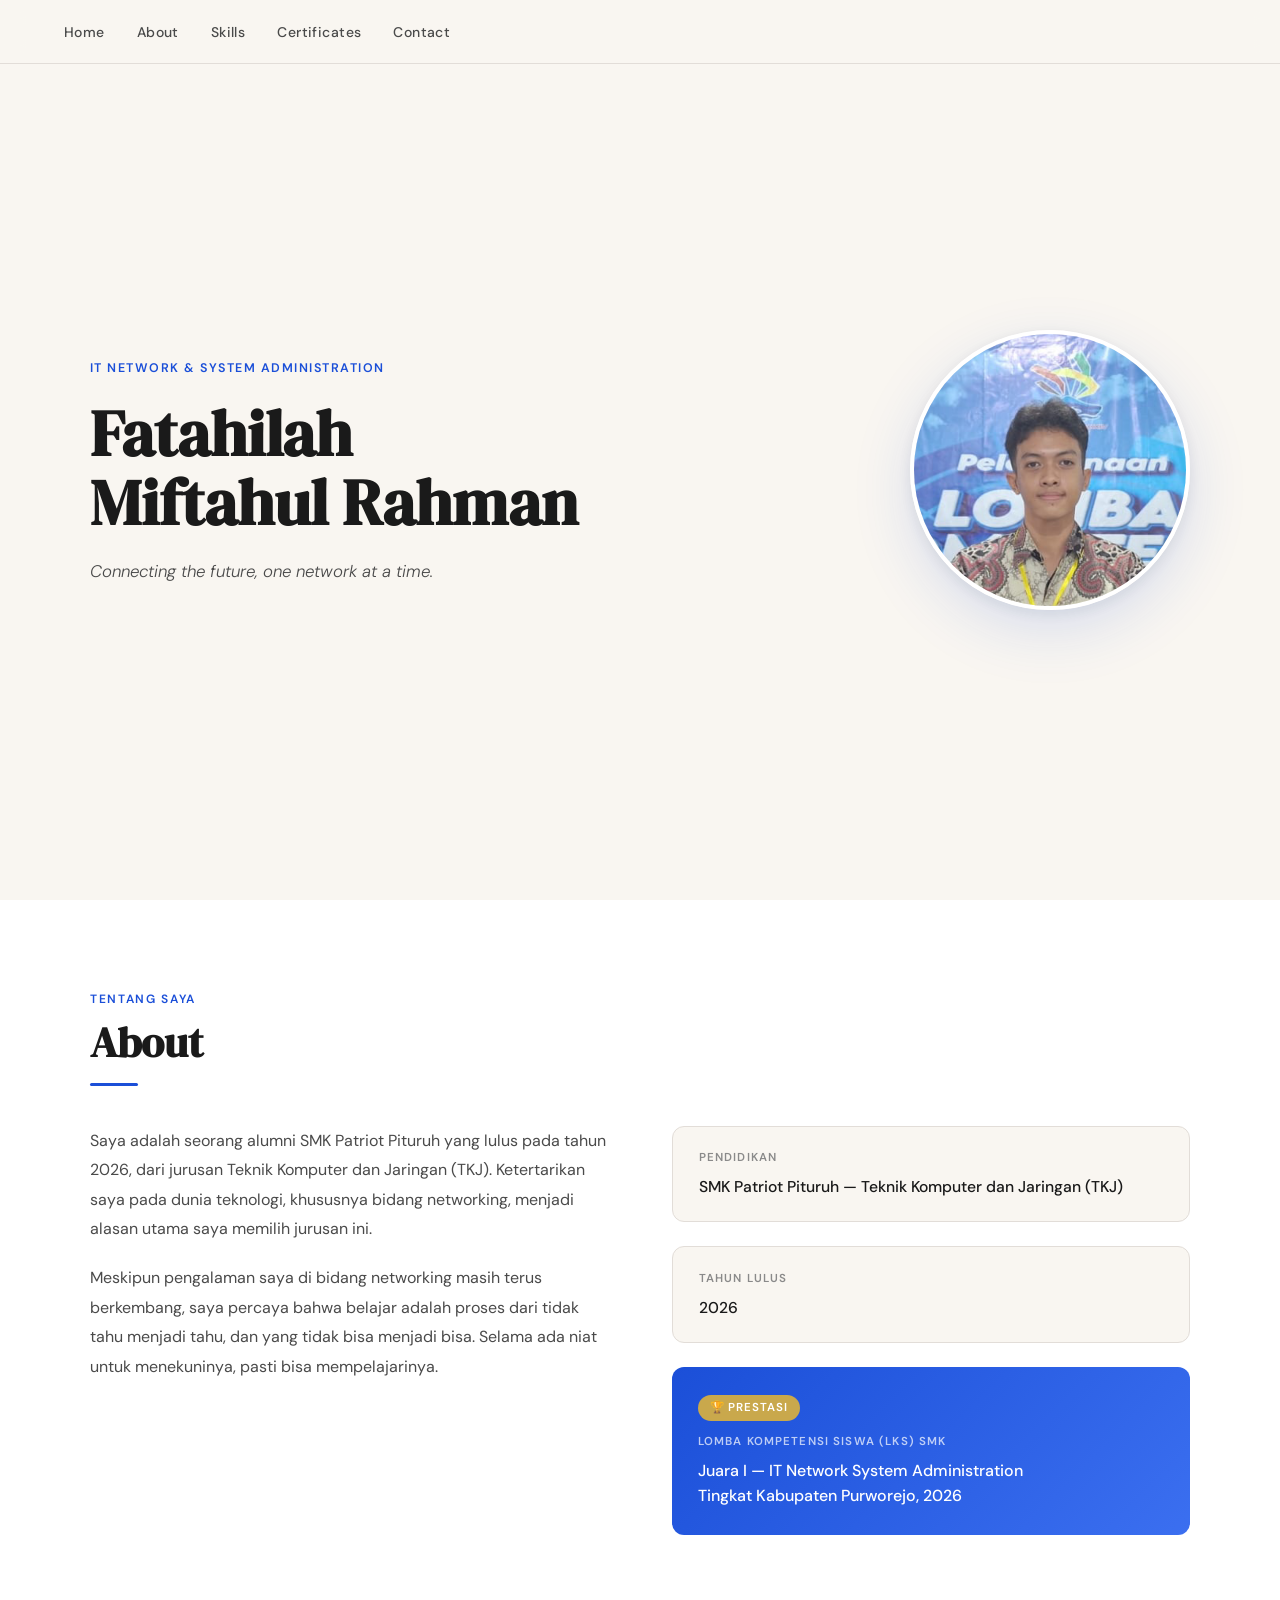
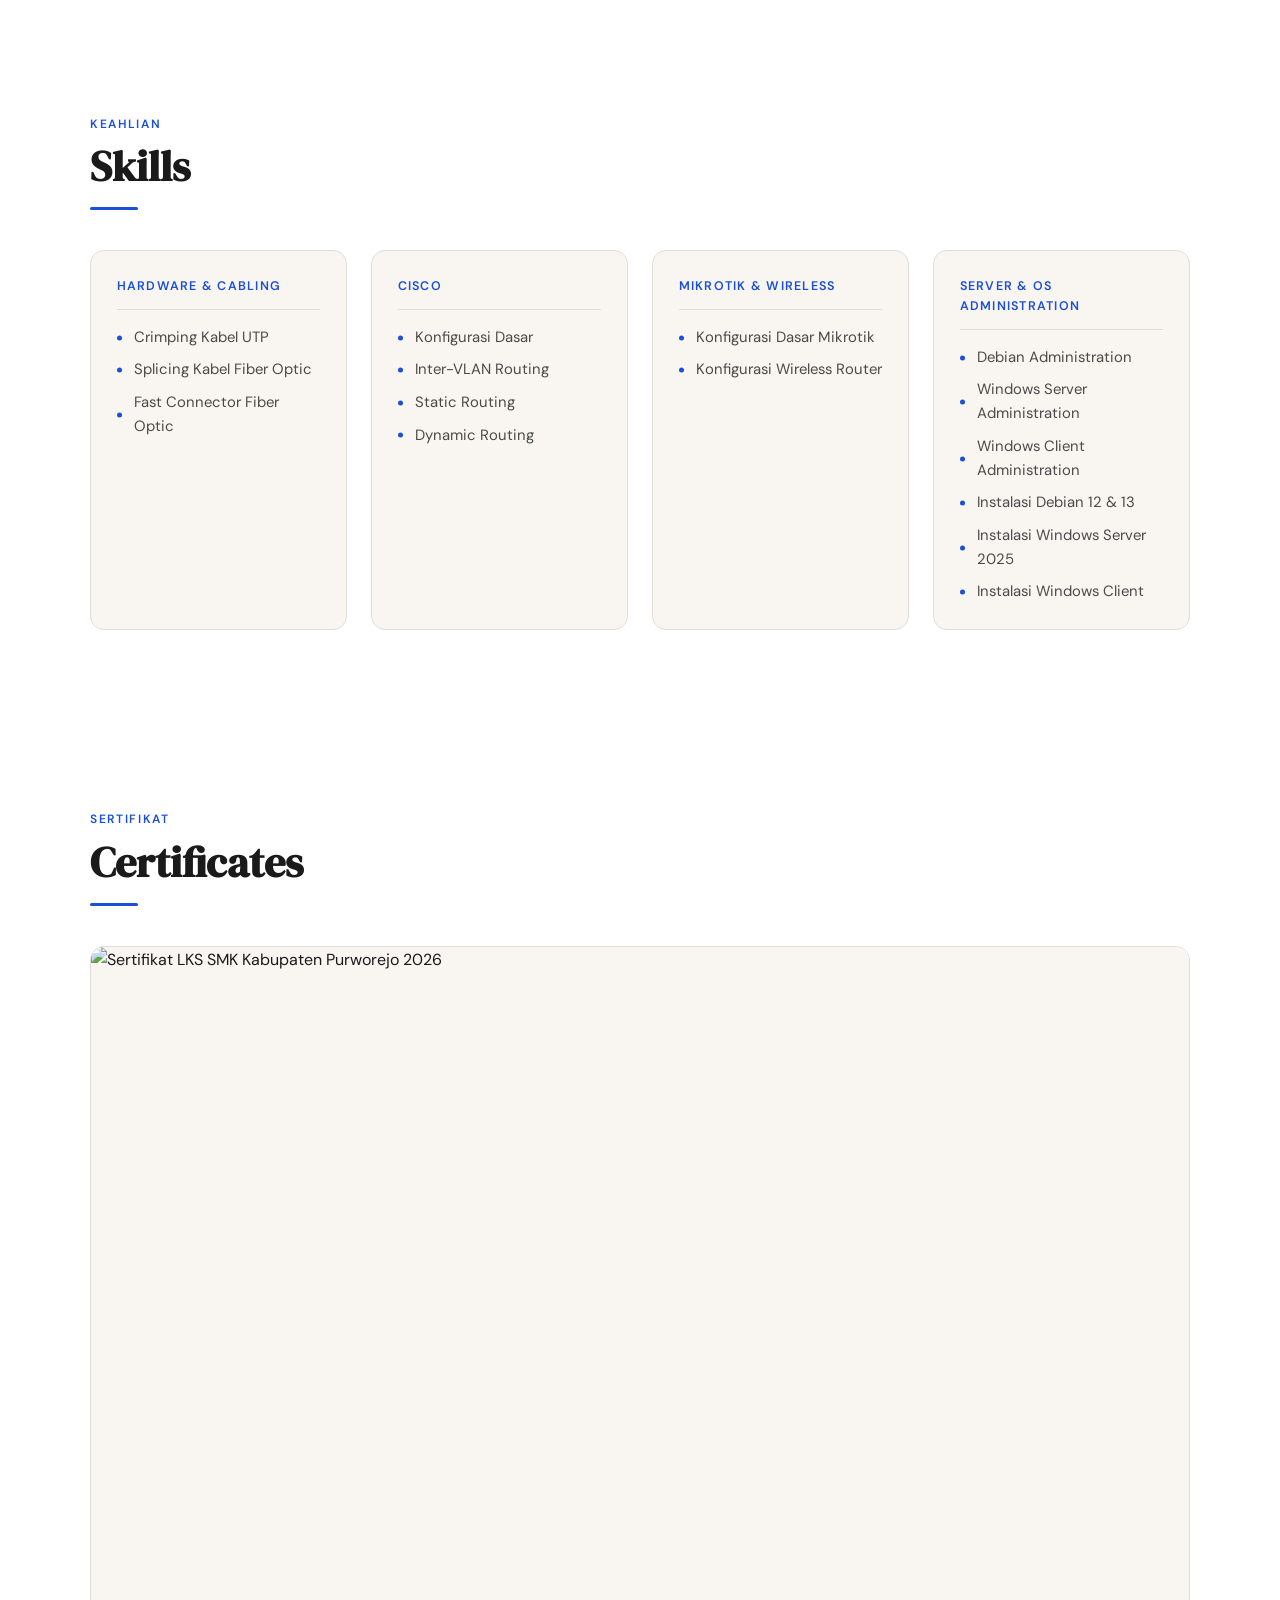
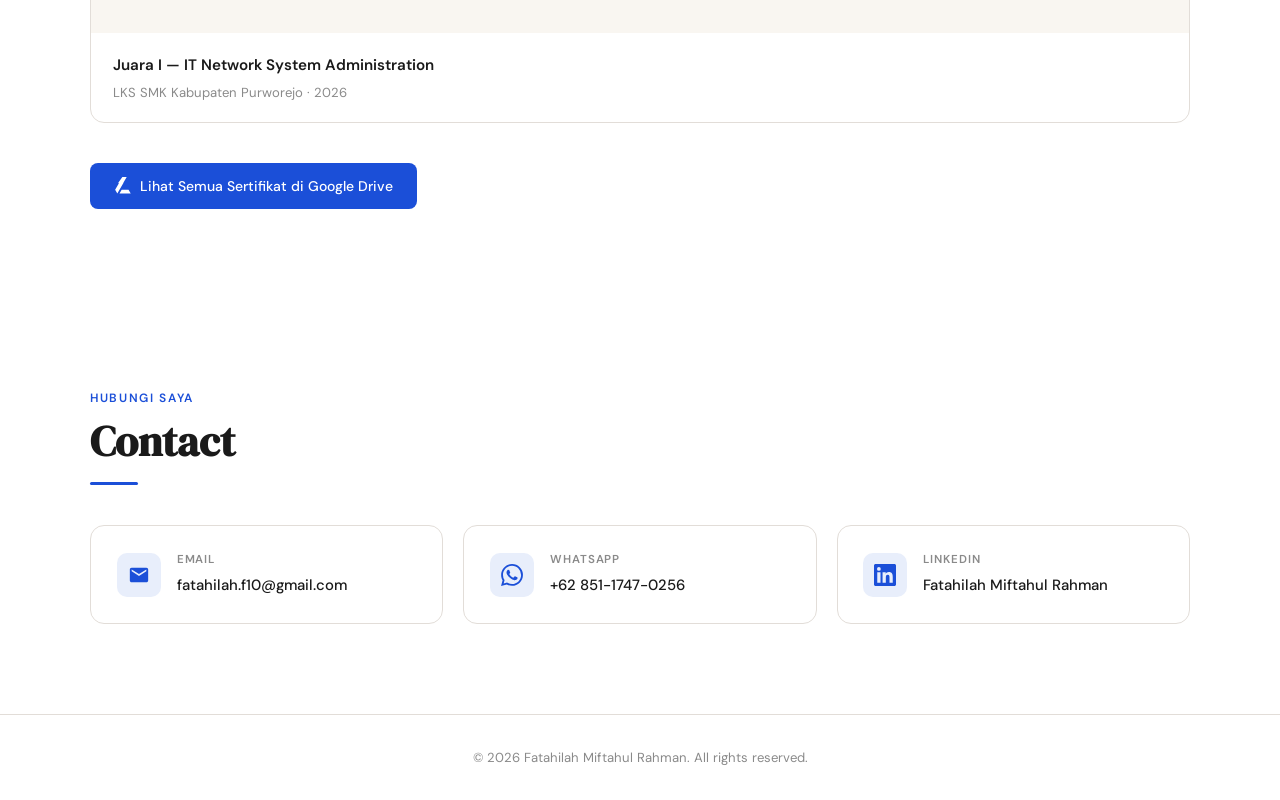
==== index.html @ d247dea3 "Update portfolio title in index.html" ====
<!DOCTYPE html>
<html lang="id">
<head>
  <meta charset="UTF-8" />
  <meta name="viewport" content="width=device-width, initial-scale=1.0" />
  <title>Fatahilah M.R — Portfolio</title>
  <link href="https://fonts.googleapis.com/css2?family=DM+Serif+Display:ital@0;1&family=DM+Sans:wght@300;400;500;600&display=swap" rel="stylesheet" />
  <style>
    *, *::before, *::after { box-sizing: border-box; margin: 0; padding: 0; }

    :root {
      --cream: #F9F6F1;
      --white: #FFFFFF;
      --ink: #1A1A1A;
      --ink-soft: #4A4A4A;
      --ink-muted: #8A8A8A;
      --accent: #1B4FD8;
      --accent-light: #E8EEFB;
      --accent-soft: #3B6FF0;
      --border: #E2DDD8;
      --gold: #C9A84C;
    }

    html { scroll-behavior: smooth; }

    body {
      font-family: 'DM Sans', sans-serif;
      background-color: var(--cream);
      color: var(--ink);
      line-height: 1.6;
      overflow-x: hidden;
    }

    /* NAVBAR */
    nav {
      position: fixed;
      top: 0; left: 0; right: 0;
      z-index: 100;
      background: rgba(249,246,241,0.88);
      backdrop-filter: blur(12px);
      border-bottom: 1px solid var(--border);
      padding: 0 5%;
      display: flex;
      align-items: center;
      justify-content: space-between;
      height: 64px;
    }

    .nav-logo {
      font-family: 'DM Serif Display', serif;
      font-size: 1.15rem;
      color: var(--ink);
      text-decoration: none;
    }

    .nav-links {
      display: flex;
      gap: 2rem;
      list-style: none;
    }

    .nav-links a {
      text-decoration: none;
      font-size: 0.875rem;
      font-weight: 500;
      color: var(--ink-soft);
      letter-spacing: 0.03em;
      transition: color 0.2s;
    }

    .nav-links a:hover { color: var(--accent); }

    /* HERO */
    #home {
      min-height: 100vh;
      display: flex;
      align-items: center;
      padding: 100px 5% 60px;
      position: relative;
      overflow: hidden;
    }

    .hero-bg-line { display: none; }

    .hero-content {
      position: relative;
      z-index: 1;
      display: flex;
      align-items: center;
      gap: 5rem;
      max-width: 1100px;
      margin: 0 auto;
      width: 100%;
    }

    .hero-text { flex: 1; }

    .hero-eyebrow {
      display: inline-block;
      font-size: 0.78rem;
      font-weight: 600;
      letter-spacing: 0.12em;
      text-transform: uppercase;
      color: var(--accent);
      margin-bottom: 1.25rem;
    }

    .hero-name {
      font-family: 'DM Serif Display', serif;
      font-size: clamp(2.8rem, 5vw, 4.2rem);
      line-height: 1.08;
      color: var(--ink);
      margin-bottom: 1.25rem;
    }

    .hero-tagline {
      font-size: 1.05rem;
      font-weight: 300;
      color: var(--ink-soft);
      max-width: 440px;
      line-height: 1.7;
      font-style: italic;
    }

    .hero-photo-wrap {
      flex-shrink: 0;
      width: 280px;
      height: 280px;
      border-radius: 50%;
      overflow: hidden;
      border: 4px solid var(--white);
      box-shadow: 0 20px 60px rgba(27,79,216,0.15), 0 4px 16px rgba(0,0,0,0.08);
      animation: floatUp 0.9s ease both;
    }

    .hero-photo-wrap img {
      width: 100%;
      height: 100%;
      object-fit: cover;
      object-position: center top;
      display: block;
    }

    @keyframes floatUp {
      from { opacity: 0; transform: translateY(30px); }
      to   { opacity: 1; transform: translateY(0); }
    }

    /* SECTION BASE */
    section { padding: 90px 5%; }

    .section-inner {
      max-width: 1100px;
      margin: 0 auto;
    }

    .section-label {
      font-size: 0.75rem;
      font-weight: 600;
      letter-spacing: 0.14em;
      text-transform: uppercase;
      color: var(--accent);
      margin-bottom: 0.6rem;
    }

    .section-title {
      font-family: 'DM Serif Display', serif;
      font-size: clamp(1.9rem, 3.5vw, 2.6rem);
      color: var(--ink);
      margin-bottom: 0;
      line-height: 1.15;
    }

    .divider {
      width: 48px;
      height: 3px;
      background: var(--accent);
      margin: 1rem 0 2.5rem;
      border-radius: 2px;
    }

    #about { background: var(--white); }
    #skills { background: var(--white); }
    #certificates { background: var(--white); }
    #contact { background: var(--white); }
    footer { background: var(--white); }

    .about-grid {
      display: grid;
      grid-template-columns: 1fr 1fr;
      gap: 4rem;
      align-items: start;
    }

    .about-body p {
      font-size: 1rem;
      color: var(--ink-soft);
      line-height: 1.85;
      margin-bottom: 1.2rem;
    }

    .about-meta {
      display: flex;
      flex-direction: column;
      gap: 1.5rem;
    }

    .meta-card {
      background: var(--cream);
      border: 1px solid var(--border);
      border-radius: 12px;
      padding: 1.4rem 1.6rem;
    }

    .meta-card-label {
      font-size: 0.72rem;
      font-weight: 600;
      letter-spacing: 0.1em;
      text-transform: uppercase;
      color: var(--ink-muted);
      margin-bottom: 0.4rem;
    }

    .meta-card-value {
      font-size: 0.98rem;
      font-weight: 500;
      color: var(--ink);
    }

    .achievement-card {
      background: linear-gradient(135deg, var(--accent) 0%, var(--accent-soft) 100%);
      border-radius: 12px;
      padding: 1.6rem;
      color: var(--white);
    }

    .achievement-card .meta-card-label { color: rgba(255,255,255,0.7); }
    .achievement-card .meta-card-value { color: var(--white); font-size: 1rem; }

    .achievement-badge {
      display: inline-block;
      background: var(--gold);
      color: var(--white);
      font-size: 0.72rem;
      font-weight: 600;
      letter-spacing: 0.08em;
      text-transform: uppercase;
      padding: 0.25rem 0.75rem;
      border-radius: 20px;
      margin-bottom: 0.75rem;
    }

    #skills { background: var(--white); }

    .skills-grid {
      display: grid;
      grid-template-columns: repeat(auto-fit, minmax(240px, 1fr));
      gap: 1.5rem;
    }

    .skill-category {
      background: var(--cream);
      border: 1px solid var(--border);
      border-radius: 14px;
      padding: 1.6rem;
      transition: box-shadow 0.25s, transform 0.25s;
    }

    .skill-category:hover {
      box-shadow: 0 8px 30px rgba(27,79,216,0.1);
      transform: translateY(-3px);
    }

    .skill-cat-title {
      font-size: 0.78rem;
      font-weight: 600;
      letter-spacing: 0.1em;
      text-transform: uppercase;
      color: var(--accent);
      margin-bottom: 1rem;
      padding-bottom: 0.75rem;
      border-bottom: 1px solid var(--border);
    }

    .skill-list {
      list-style: none;
      display: flex;
      flex-direction: column;
      gap: 0.55rem;
    }

    .skill-list li {
      font-size: 0.93rem;
      color: var(--ink-soft);
      padding-left: 1.1rem;
      position: relative;
    }

    .skill-list li::before {
      content: '';
      position: absolute;
      left: 0;
      top: 50%;
      transform: translateY(-50%);
      width: 5px;
      height: 5px;
      background: var(--accent);
      border-radius: 50%;
    }

    /* CERTIFICATES */
    #certificates { background: var(--white); }

    .cert-grid {
      display: grid;
      grid-template-columns: repeat(auto-fit, minmax(300px, 1fr));
      gap: 1.75rem;
      margin-bottom: 2.5rem;
    }

    .cert-card {
      border: 1px solid var(--border);
      border-radius: 14px;
      overflow: hidden;
      transition: box-shadow 0.25s, transform 0.25s;
      background: var(--white);
    }

    .cert-card:hover {
      box-shadow: 0 10px 36px rgba(0,0,0,0.1);
      transform: translateY(-4px);
    }

    .cert-img-wrap {
      width: 100%;
      aspect-ratio: 16/10;
      overflow: hidden;
      background: var(--cream);
    }

    .cert-img-wrap img {
      width: 100%;
      height: 100%;
      object-fit: cover;
      display: block;
      transition: transform 0.4s;
    }

    .cert-card:hover .cert-img-wrap img { transform: scale(1.03); }

    .cert-info {
      padding: 1.2rem 1.4rem;
    }

    .cert-name {
      font-weight: 600;
      font-size: 0.95rem;
      color: var(--ink);
      margin-bottom: 0.3rem;
    }

    .cert-year {
      font-size: 0.82rem;
      color: var(--ink-muted);
    }

    .cert-drive-btn {
      display: inline-flex;
      align-items: center;
      gap: 0.5rem;
      background: var(--accent);
      color: var(--white);
      text-decoration: none;
      font-size: 0.875rem;
      font-weight: 500;
      padding: 0.75rem 1.5rem;
      border-radius: 8px;
      transition: background 0.2s, transform 0.2s;
    }

    .cert-drive-btn:hover {
      background: var(--accent-soft);
      transform: translateY(-1px);
    }

    .cert-drive-btn svg {
      width: 18px;
      height: 18px;
      fill: currentColor;
    }

    /* CONTACT */
    #contact { background: var(--white); }

    .contact-grid {
      display: grid;
      grid-template-columns: repeat(auto-fit, minmax(260px, 1fr));
      gap: 1.25rem;
    }

    .contact-card {
      background: var(--white);
      border: 1px solid var(--border);
      border-radius: 14px;
      padding: 1.6rem;
      display: flex;
      align-items: center;
      gap: 1rem;
      text-decoration: none;
      color: var(--ink);
      transition: box-shadow 0.25s, transform 0.25s, border-color 0.25s;
    }

    .contact-card:hover {
      box-shadow: 0 8px 28px rgba(27,79,216,0.1);
      transform: translateY(-3px);
      border-color: var(--accent);
    }

    .contact-icon {
      width: 44px;
      height: 44px;
      border-radius: 10px;
      background: var(--accent-light);
      display: flex;
      align-items: center;
      justify-content: center;
      flex-shrink: 0;
    }

    .contact-icon svg {
      width: 22px;
      height: 22px;
      fill: var(--accent);
    }

    .contact-label {
      font-size: 0.72rem;
      font-weight: 600;
      letter-spacing: 0.08em;
      text-transform: uppercase;
      color: var(--ink-muted);
      margin-bottom: 0.25rem;
    }

    .contact-value {
      font-size: 0.93rem;
      font-weight: 500;
      color: var(--ink);
      word-break: break-all;
    }

    /* FOOTER */
    footer {
      text-align: center;
      padding: 2rem;
      font-size: 0.82rem;
      color: var(--ink-muted);
      border-top: 1px solid var(--border);
      background: var(--white);
    }

    /* RESPONSIVE */
    @media (max-width: 768px) {
      .hero-content { flex-direction: column-reverse; gap: 2.5rem; text-align: center; }
      .hero-tagline { margin: 0 auto; }
      .hero-photo-wrap { width: 200px; height: 200px; }
      .about-grid { grid-template-columns: 1fr; gap: 2rem; }
      .nav-links { gap: 1rem; }
    }
  </style>
</head>
<body>

  <nav>
    
    <ul class="nav-links">
      <li><a href="#home">Home</a></li>
      <li><a href="#about">About</a></li>
      <li><a href="#skills">Skills</a></li>
      <li><a href="#certificates">Certificates</a></li>
      <li><a href="#contact">Contact</a></li>
    </ul>
  </nav>

  <!-- HOME -->
  <section id="home">
    <div class="hero-bg-line"></div>
    <div class="hero-content">
      <div class="hero-text">
        <span class="hero-eyebrow">IT Network &amp; System Administration</span>
        <h1 class="hero-name">Fatahilah<br>Miftahul Rahman</h1>
        <p class="hero-tagline">Connecting the future, one network at a time.</p>
      </div>
      <div class="hero-photo-wrap">
        <img src="assets/profile.png" alt="Foto profil Fatahilah Miftahul Rahman" />
      </div>
    </div>
  </section>

  <!-- ABOUT -->
  <section id="about">
    <div class="section-inner">
      <p class="section-label">Tentang Saya</p>
      <h2 class="section-title">About</h2>
      <div class="divider"></div>
      <div class="about-grid">
        <div class="about-body">
          <p>Saya adalah seorang alumni SMK Patriot Pituruh yang lulus pada tahun 2026, dari jurusan Teknik Komputer dan Jaringan (TKJ). Ketertarikan saya pada dunia teknologi, khususnya bidang networking, menjadi alasan utama saya memilih jurusan ini.</p>
          <p>Meskipun pengalaman saya di bidang networking masih terus berkembang, saya percaya bahwa belajar adalah proses dari tidak tahu menjadi tahu, dan yang tidak bisa menjadi bisa. Selama ada niat untuk menekuninya, pasti bisa mempelajarinya.</p>
        </div>
        <div class="about-meta">
          <div class="meta-card">
            <div class="meta-card-label">Pendidikan</div>
            <div class="meta-card-value">SMK Patriot Pituruh — Teknik Komputer dan Jaringan (TKJ)</div>
          </div>
          <div class="meta-card">
            <div class="meta-card-label">Tahun Lulus</div>
            <div class="meta-card-value">2026</div>
          </div>
          <div class="achievement-card">
            <div class="achievement-badge">🏆 Prestasi</div>
            <div class="meta-card-label">Lomba Kompetensi Siswa (LKS) SMK</div>
            <div class="meta-card-value">Juara I — IT Network System Administration<br>Tingkat Kabupaten Purworejo, 2026</div>
          </div>
        </div>
      </div>
    </div>
  </section>

  <!-- SKILLS -->
  <section id="skills">
    <div class="section-inner">
      <p class="section-label">Keahlian</p>
      <h2 class="section-title">Skills</h2>
      <div class="divider"></div>
      <div class="skills-grid">
        <div class="skill-category">
          <div class="skill-cat-title">Hardware &amp; Cabling</div>
          <ul class="skill-list">
            <li>Crimping Kabel UTP</li>
            <li>Splicing Kabel Fiber Optic</li>
            <li>Fast Connector Fiber Optic</li>
          </ul>
        </div>
        <div class="skill-category">
          <div class="skill-cat-title">Cisco</div>
          <ul class="skill-list">
            <li>Konfigurasi Dasar</li>
            <li>Inter-VLAN Routing</li>
            <li>Static Routing</li>
            <li>Dynamic Routing</li>
          </ul>
        </div>
        <div class="skill-category">
          <div class="skill-cat-title">Mikrotik &amp; Wireless</div>
          <ul class="skill-list">
            <li>Konfigurasi Dasar Mikrotik</li>
            <li>Konfigurasi Wireless Router</li>
          </ul>
        </div>
        <div class="skill-category">
          <div class="skill-cat-title">Server &amp; OS Administration</div>
          <ul class="skill-list">
            <li>Debian Administration</li>
            <li>Windows Server Administration</li>
            <li>Windows Client Administration</li>
            <li>Instalasi Debian 12 &amp; 13</li>
            <li>Instalasi Windows Server 2025</li>
            <li>Instalasi Windows Client</li>
          </ul>
        </div>
      </div>
    </div>
  </section>

  <!-- CERTIFICATES -->
  <section id="certificates">
    <div class="section-inner">
      <p class="section-label">Sertifikat</p>
      <h2 class="section-title">Certificates</h2>
      <div class="divider"></div>
      <div class="cert-grid">
        <div class="cert-card">
          <div class="cert-img-wrap">
            <img src="assets/certificate-lks.jpg" alt="Sertifikat LKS SMK Kabupaten Purworejo 2026" />
          </div>
          <div class="cert-info">
            <div class="cert-name">Juara I — IT Network System Administration</div>
            <div class="cert-year">LKS SMK Kabupaten Purworejo · 2026</div>
          </div>
        </div>
      </div>
      <a class="cert-drive-btn" href="https://drive.google.com/drive/folders/1jxQi8S0QpUtACRlumbORdfEAGRturCqt" target="_blank" rel="noopener">
        <svg viewBox="0 0 24 24"><path d="M4.433 22l-2.9-5.02 5.4-9.35h5.8L4.433 22zm4.4-9.35L5.733 7.63 11.133 0h5.8l-5.4 9.35H8.833zm11.167 9.35H7.333l2.9-5H19.4l2.9 5h-2.3z"/></svg>
        Lihat Semua Sertifikat di Google Drive
      </a>
    </div>
  </section>

  <!-- CONTACT -->
  <section id="contact">
    <div class="section-inner">
      <p class="section-label">Hubungi Saya</p>
      <h2 class="section-title">Contact</h2>
      <div class="divider"></div>
      <div class="contact-grid">
        <a class="contact-card" href="mailto:fatahilah.f10@gmail.com">
          <div class="contact-icon">
            <svg viewBox="0 0 24 24"><path d="M20 4H4c-1.1 0-2 .9-2 2v12c0 1.1.9 2 2 2h16c1.1 0 2-.9 2-2V6c0-1.1-.9-2-2-2zm0 4l-8 5-8-5V6l8 5 8-5v2z"/></svg>
          </div>
          <div>
            <div class="contact-label">Email</div>
            <div class="contact-value">fatahilah.f10@gmail.com</div>
          </div>
        </a>
        <a class="contact-card" href="https://wa.me/6285117470256" target="_blank" rel="noopener">
          <div class="contact-icon">
            <svg viewBox="0 0 24 24"><path d="M17.472 14.382c-.297-.149-1.758-.867-2.03-.967-.273-.099-.471-.148-.67.15-.197.297-.767.966-.94 1.164-.173.199-.347.223-.644.075-.297-.15-1.255-.463-2.39-1.475-.883-.788-1.48-1.761-1.653-2.059-.173-.297-.018-.458.13-.606.134-.133.298-.347.446-.52.149-.174.198-.298.298-.497.099-.198.05-.371-.025-.52-.075-.149-.669-1.612-.916-2.207-.242-.579-.487-.5-.669-.51-.173-.008-.371-.01-.57-.01-.198 0-.52.074-.792.372-.272.297-1.04 1.016-1.04 2.479 0 1.462 1.065 2.875 1.213 3.074.149.198 2.096 3.2 5.077 4.487.709.306 1.262.489 1.694.625.712.227 1.36.195 1.871.118.571-.085 1.758-.719 2.006-1.413.248-.694.248-1.289.173-1.413-.074-.124-.272-.198-.57-.347m-5.421 7.403h-.004a9.87 9.87 0 01-5.031-1.378l-.361-.214-3.741.982.998-3.648-.235-.374a9.86 9.86 0 01-1.51-5.26c.001-5.45 4.436-9.884 9.888-9.884 2.64 0 5.122 1.03 6.988 2.898a9.825 9.825 0 012.893 6.994c-.003 5.45-4.437 9.884-9.885 9.884m8.413-18.297A11.815 11.815 0 0012.05 0C5.495 0 .16 5.335.157 11.892c0 2.096.547 4.142 1.588 5.945L.057 24l6.305-1.654a11.882 11.882 0 005.683 1.448h.005c6.554 0 11.89-5.335 11.893-11.893a11.821 11.821 0 00-3.48-8.413z"/></svg>
          </div>
          <div>
            <div class="contact-label">WhatsApp</div>
            <div class="contact-value">+62 851-1747-0256</div>
          </div>
        </a>
        <a class="contact-card" href="https://www.linkedin.com/in/fatahilah-miftahul-rahman-2522013a3" target="_blank" rel="noopener">
          <div class="contact-icon">
            <svg viewBox="0 0 24 24"><path d="M20.447 20.452h-3.554v-5.569c0-1.328-.027-3.037-1.852-3.037-1.853 0-2.136 1.445-2.136 2.939v5.667H9.351V9h3.414v1.561h.046c.477-.9 1.637-1.85 3.37-1.85 3.601 0 4.267 2.37 4.267 5.455v6.286zM5.337 7.433a2.062 2.062 0 01-2.063-2.065 2.064 2.064 0 112.063 2.065zm1.782 13.019H3.555V9h3.564v11.452zM22.225 0H1.771C.792 0 0 .774 0 1.729v20.542C0 23.227.792 24 1.771 24h20.451C23.2 24 24 23.227 24 22.271V1.729C24 .774 23.2 0 22.222 0h.003z"/></svg>
          </div>
          <div>
            <div class="contact-label">LinkedIn</div>
            <div class="contact-value">Fatahilah Miftahul Rahman</div>
          </div>
        </a>
      </div>
    </div>
  </section>

  <footer>
    &copy; 2026 Fatahilah Miftahul Rahman. All rights reserved.
  </footer>

</body>
</html>
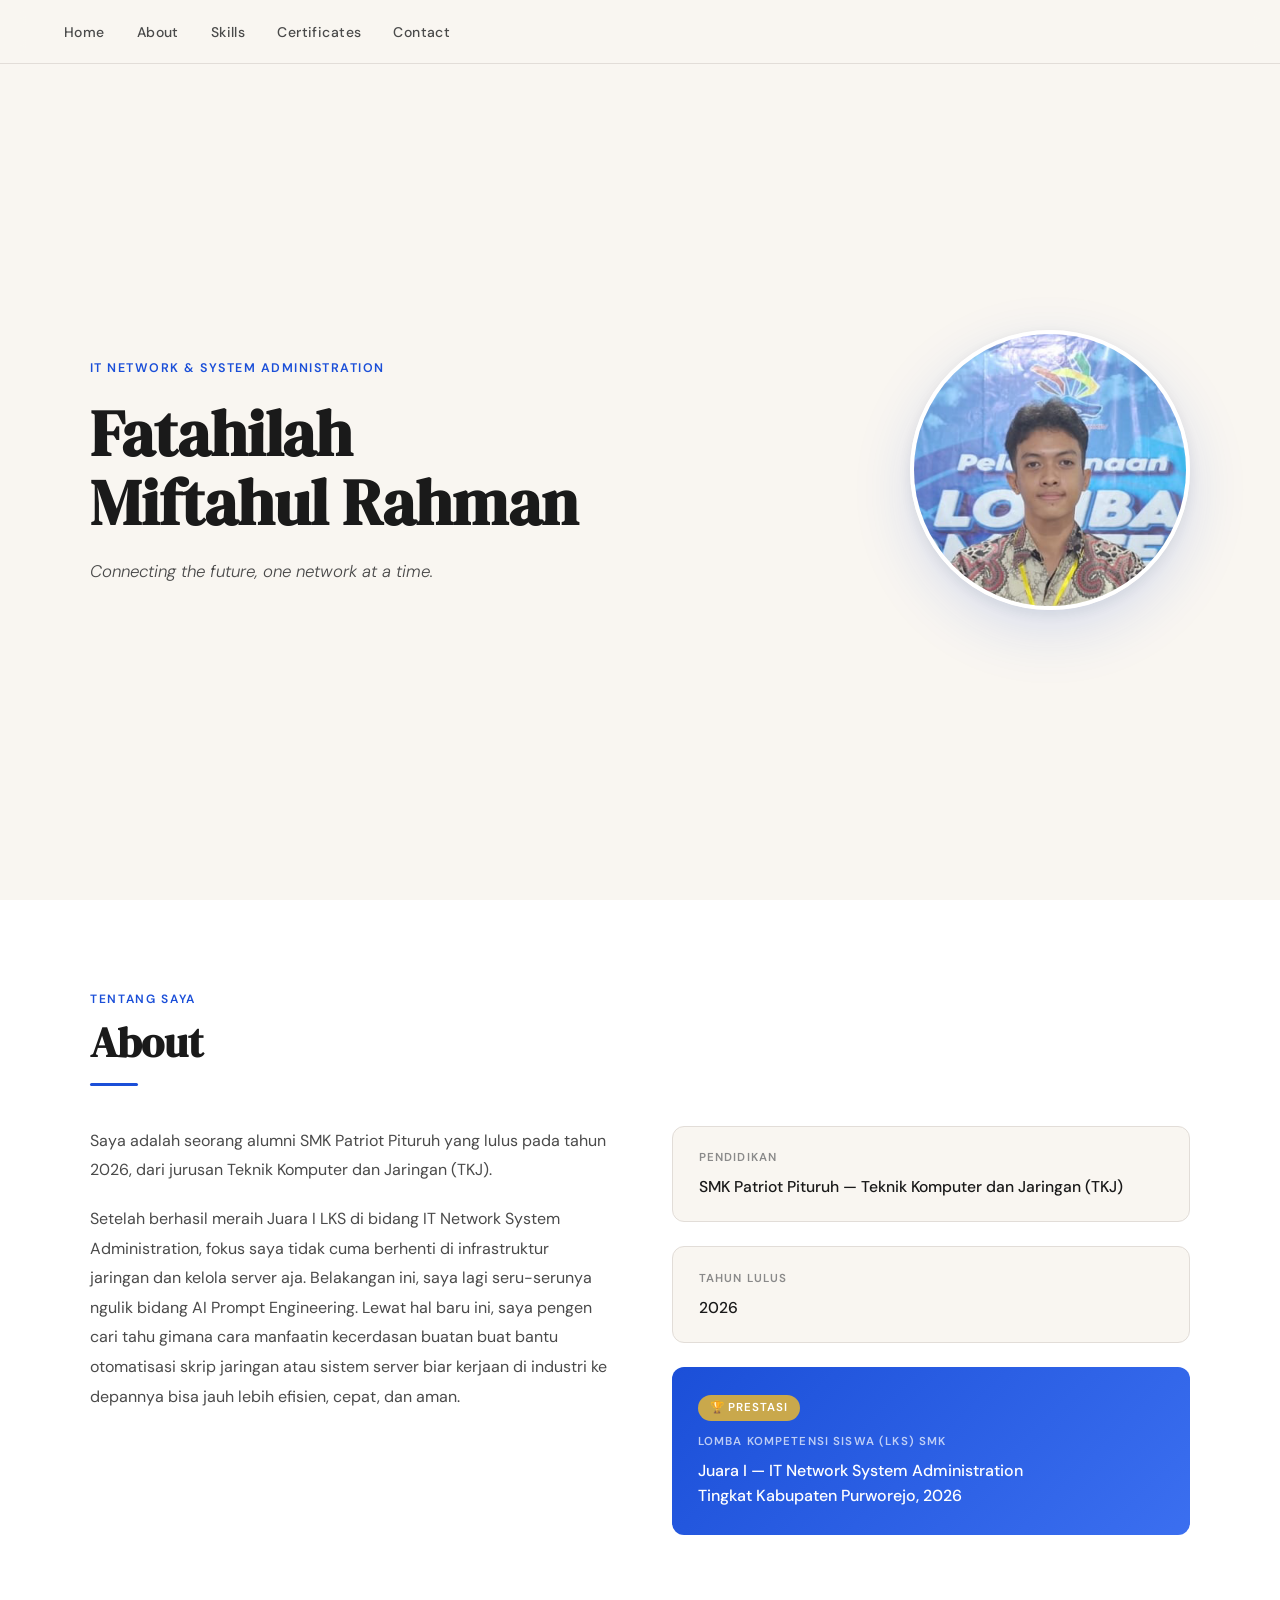
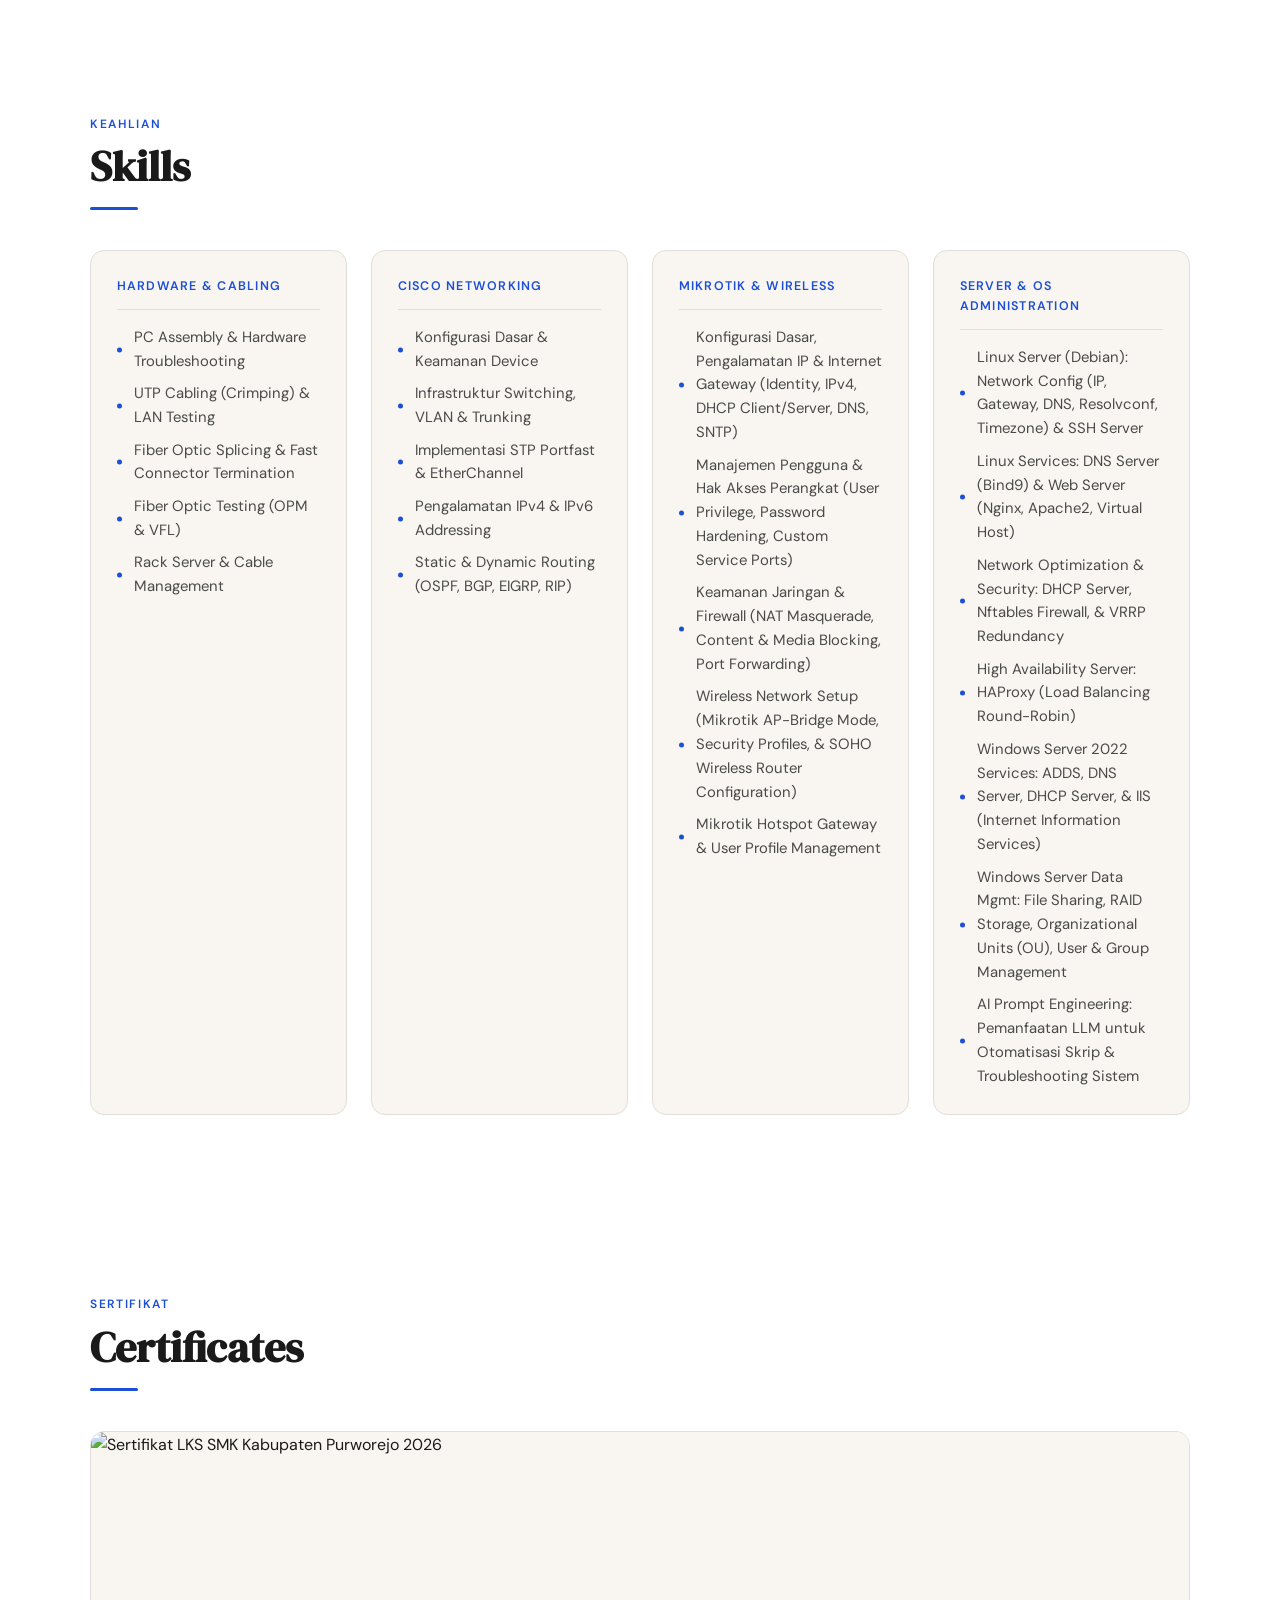
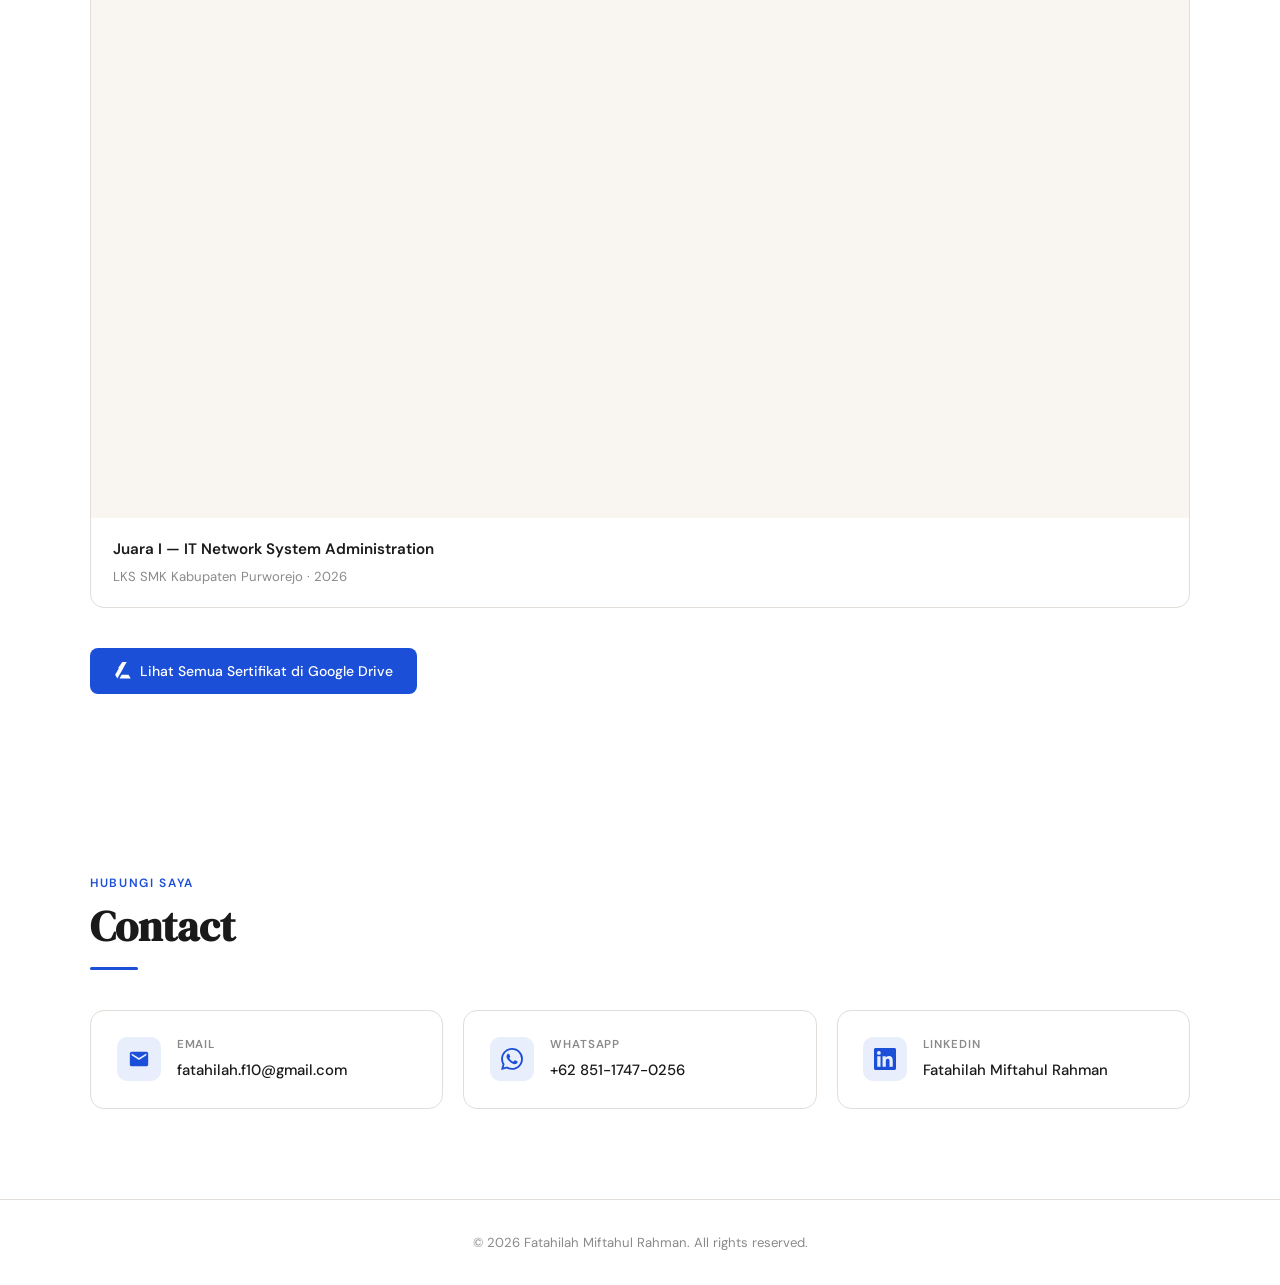
==== commit db101a54: "update the html" ====
--- a/index.html
+++ b/index.html
@@ -3,7 +3,7 @@
 <head>
   <meta charset="UTF-8" />
   <meta name="viewport" content="width=device-width, initial-scale=1.0" />
-  <title>Fatahilah M.R — Portfolio</title>
+  <title>Fatahilah Miftahul Rahman — Portfolio</title>
   <link href="https://fonts.googleapis.com/css2?family=DM+Serif+Display:ital@0;1&family=DM+Sans:wght@300;400;500;600&display=swap" rel="stylesheet" />
   <style>
     *, *::before, *::after { box-sizing: border-box; margin: 0; padding: 0; }
@@ -179,11 +179,7 @@
       border-radius: 2px;
     }
 
-    #about { background: var(--white); }
-    #skills { background: var(--white); }
-    #certificates { background: var(--white); }
-    #contact { background: var(--white); }
-    footer { background: var(--white); }
+    #about, #skills, #certificates, #contact, footer { background: var(--white); }
 
     .about-grid {
       display: grid;
@@ -250,8 +246,6 @@
       margin-bottom: 0.75rem;
     }
 
-    #skills { background: var(--white); }
-
     .skills-grid {
       display: grid;
       grid-template-columns: repeat(auto-fit, minmax(240px, 1fr));
@@ -309,8 +303,6 @@
     }
 
     /* CERTIFICATES */
-    #certificates { background: var(--white); }
-
     .cert-grid {
       display: grid;
       grid-template-columns: repeat(auto-fit, minmax(300px, 1fr));
@@ -348,9 +340,7 @@
 
     .cert-card:hover .cert-img-wrap img { transform: scale(1.03); }
 
-    .cert-info {
-      padding: 1.2rem 1.4rem;
-    }
+    .cert-info { padding: 1.2rem 1.4rem; }
 
     .cert-name {
       font-weight: 600;
@@ -359,10 +349,7 @@
       margin-bottom: 0.3rem;
     }
 
-    .cert-year {
-      font-size: 0.82rem;
-      color: var(--ink-muted);
-    }
+    .cert-year { font-size: 0.82rem; color: var(--ink-muted); }
 
     .cert-drive-btn {
       display: inline-flex;
@@ -383,15 +370,9 @@
       transform: translateY(-1px);
     }
 
-    .cert-drive-btn svg {
-      width: 18px;
-      height: 18px;
-      fill: currentColor;
-    }
+    .cert-drive-btn svg { width: 18px; height: 18px; fill: currentColor; }
 
     /* CONTACT */
-    #contact { background: var(--white); }
-
     .contact-grid {
       display: grid;
       grid-template-columns: repeat(auto-fit, minmax(260px, 1fr));
@@ -428,11 +409,7 @@
       flex-shrink: 0;
     }
 
-    .contact-icon svg {
-      width: 22px;
-      height: 22px;
-      fill: var(--accent);
-    }
+    .contact-icon svg { width: 22px; height: 22px; fill: var(--accent); }
 
     .contact-label {
       font-size: 0.72rem;
@@ -457,7 +434,6 @@
       font-size: 0.82rem;
       color: var(--ink-muted);
       border-top: 1px solid var(--border);
-      background: var(--white);
     }
 
     /* RESPONSIVE */
@@ -473,7 +449,7 @@
 <body>
 
   <nav>
-    
+    <!-- <a href="#home" class="nav-logo">Fatahilah M.R</a> -->
     <ul class="nav-links">
       <li><a href="#home">Home</a></li>
       <li><a href="#about">About</a></li>
@@ -506,8 +482,8 @@
       <div class="divider"></div>
       <div class="about-grid">
         <div class="about-body">
-          <p>Saya adalah seorang alumni SMK Patriot Pituruh yang lulus pada tahun 2026, dari jurusan Teknik Komputer dan Jaringan (TKJ). Ketertarikan saya pada dunia teknologi, khususnya bidang networking, menjadi alasan utama saya memilih jurusan ini.</p>
-          <p>Meskipun pengalaman saya di bidang networking masih terus berkembang, saya percaya bahwa belajar adalah proses dari tidak tahu menjadi tahu, dan yang tidak bisa menjadi bisa. Selama ada niat untuk menekuninya, pasti bisa mempelajarinya.</p>
+          <p>Saya adalah seorang alumni SMK Patriot Pituruh yang lulus pada tahun 2026, dari jurusan Teknik Komputer dan Jaringan (TKJ).</p>
+          <p>Setelah berhasil meraih Juara I LKS di bidang IT Network System Administration, fokus saya tidak cuma berhenti di infrastruktur jaringan dan kelola server aja. Belakangan ini, saya lagi seru-serunya ngulik bidang AI Prompt Engineering. Lewat hal baru ini, saya pengen cari tahu gimana cara manfaatin kecerdasan buatan buat bantu otomatisasi skrip jaringan atau sistem server biar kerjaan di industri ke depannya bisa jauh lebih efisien, cepat, dan aman.</p>
         </div>
         <div class="about-meta">
           <div class="meta-card">
@@ -538,36 +514,43 @@
         <div class="skill-category">
           <div class="skill-cat-title">Hardware &amp; Cabling</div>
           <ul class="skill-list">
-            <li>Crimping Kabel UTP</li>
-            <li>Splicing Kabel Fiber Optic</li>
-            <li>Fast Connector Fiber Optic</li>
+            <li>PC Assembly &amp; Hardware Troubleshooting</li>
+            <li>UTP Cabling (Crimping) &amp; LAN Testing</li>
+            <li>Fiber Optic Splicing &amp; Fast Connector Termination</li>
+            <li>Fiber Optic Testing (OPM &amp; VFL)</li>
+            <li>Rack Server &amp; Cable Management</li>
           </ul>
         </div>
         <div class="skill-category">
-          <div class="skill-cat-title">Cisco</div>
+          <div class="skill-cat-title">Cisco Networking</div>
           <ul class="skill-list">
-            <li>Konfigurasi Dasar</li>
-            <li>Inter-VLAN Routing</li>
-            <li>Static Routing</li>
-            <li>Dynamic Routing</li>
+            <li>Konfigurasi Dasar &amp; Keamanan Device</li>
+            <li>Infrastruktur Switching, VLAN &amp; Trunking</li>
+            <li>Implementasi STP Portfast &amp; EtherChannel</li>
+            <li>Pengalamatan IPv4 &amp; IPv6 Addressing</li>
+            <li>Static &amp; Dynamic Routing (OSPF, BGP, EIGRP, RIP)</li>
           </ul>
         </div>
         <div class="skill-category">
           <div class="skill-cat-title">Mikrotik &amp; Wireless</div>
           <ul class="skill-list">
-            <li>Konfigurasi Dasar Mikrotik</li>
-            <li>Konfigurasi Wireless Router</li>
+            <li>Konfigurasi Dasar, Pengalamatan IP &amp; Internet Gateway (Identity, IPv4, DHCP Client/Server, DNS, SNTP)</li>
+            <li>Manajemen Pengguna &amp; Hak Akses Perangkat (User Privilege, Password Hardening, Custom Service Ports)</li>
+            <li>Keamanan Jaringan &amp; Firewall (NAT Masquerade, Content &amp; Media Blocking, Port Forwarding)</li>
+            <li>Wireless Network Setup (Mikrotik AP-Bridge Mode, Security Profiles, &amp; SOHO Wireless Router Configuration)</li>
+            <li>Mikrotik Hotspot Gateway &amp; User Profile Management</li>
           </ul>
         </div>
         <div class="skill-category">
           <div class="skill-cat-title">Server &amp; OS Administration</div>
           <ul class="skill-list">
-            <li>Debian Administration</li>
-            <li>Windows Server Administration</li>
-            <li>Windows Client Administration</li>
-            <li>Instalasi Debian 12 &amp; 13</li>
-            <li>Instalasi Windows Server 2025</li>
-            <li>Instalasi Windows Client</li>
+            <li>Linux Server (Debian): Network Config (IP, Gateway, DNS, Resolvconf, Timezone) &amp; SSH Server</li>
+            <li>Linux Services: DNS Server (Bind9) &amp; Web Server (Nginx, Apache2, Virtual Host)</li>
+            <li>Network Optimization &amp; Security: DHCP Server, Nftables Firewall, &amp; VRRP Redundancy</li>
+            <li>High Availability Server: HAProxy (Load Balancing Round-Robin)</li>
+            <li>Windows Server 2022 Services: ADDS, DNS Server, DHCP Server, &amp; IIS (Internet Information Services)</li>
+            <li>Windows Server Data Mgmt: File Sharing, RAID Storage, Organizational Units (OU), User &amp; Group Management</li>
+            <li>AI Prompt Engineering: Pemanfaatan LLM untuk Otomatisasi Skrip &amp; Troubleshooting Sistem</li>
           </ul>
         </div>
       </div>
@@ -623,7 +606,7 @@
             <div class="contact-value">+62 851-1747-0256</div>
           </div>
         </a>
-        <a class="contact-card" href="https://www.linkedin.com/in/fatahilah-miftahul-rahman-2522013a3" target="_blank" rel="noopener">
+        <a class="contact-card" href="https://www.linkedin.com/in/fatahilah-miftahul-rahman" target="_blank" rel="noopener">
           <div class="contact-icon">
             <svg viewBox="0 0 24 24"><path d="M20.447 20.452h-3.554v-5.569c0-1.328-.027-3.037-1.852-3.037-1.853 0-2.136 1.445-2.136 2.939v5.667H9.351V9h3.414v1.561h.046c.477-.9 1.637-1.85 3.37-1.85 3.601 0 4.267 2.37 4.267 5.455v6.286zM5.337 7.433a2.062 2.062 0 01-2.063-2.065 2.064 2.064 0 112.063 2.065zm1.782 13.019H3.555V9h3.564v11.452zM22.225 0H1.771C.792 0 0 .774 0 1.729v20.542C0 23.227.792 24 1.771 24h20.451C23.2 24 24 23.227 24 22.271V1.729C24 .774 23.2 0 22.222 0h.003z"/></svg>
           </div>
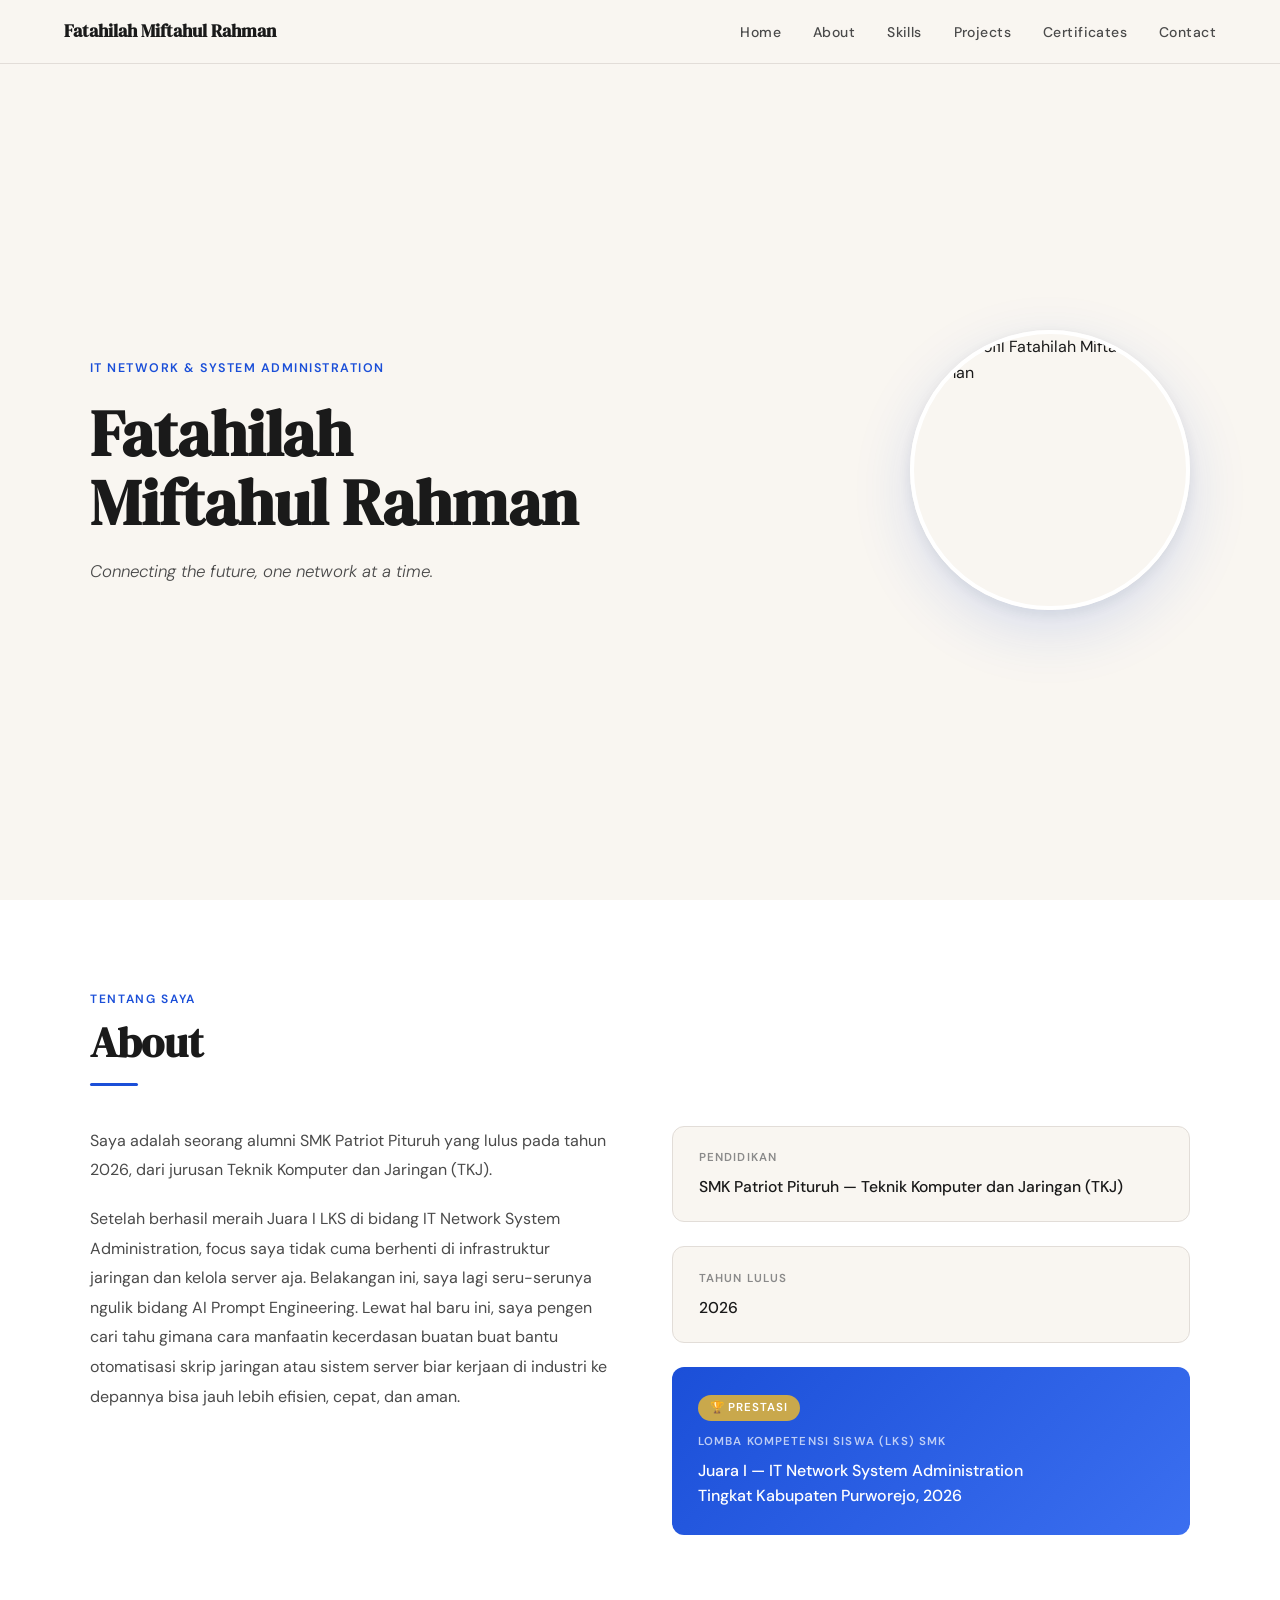
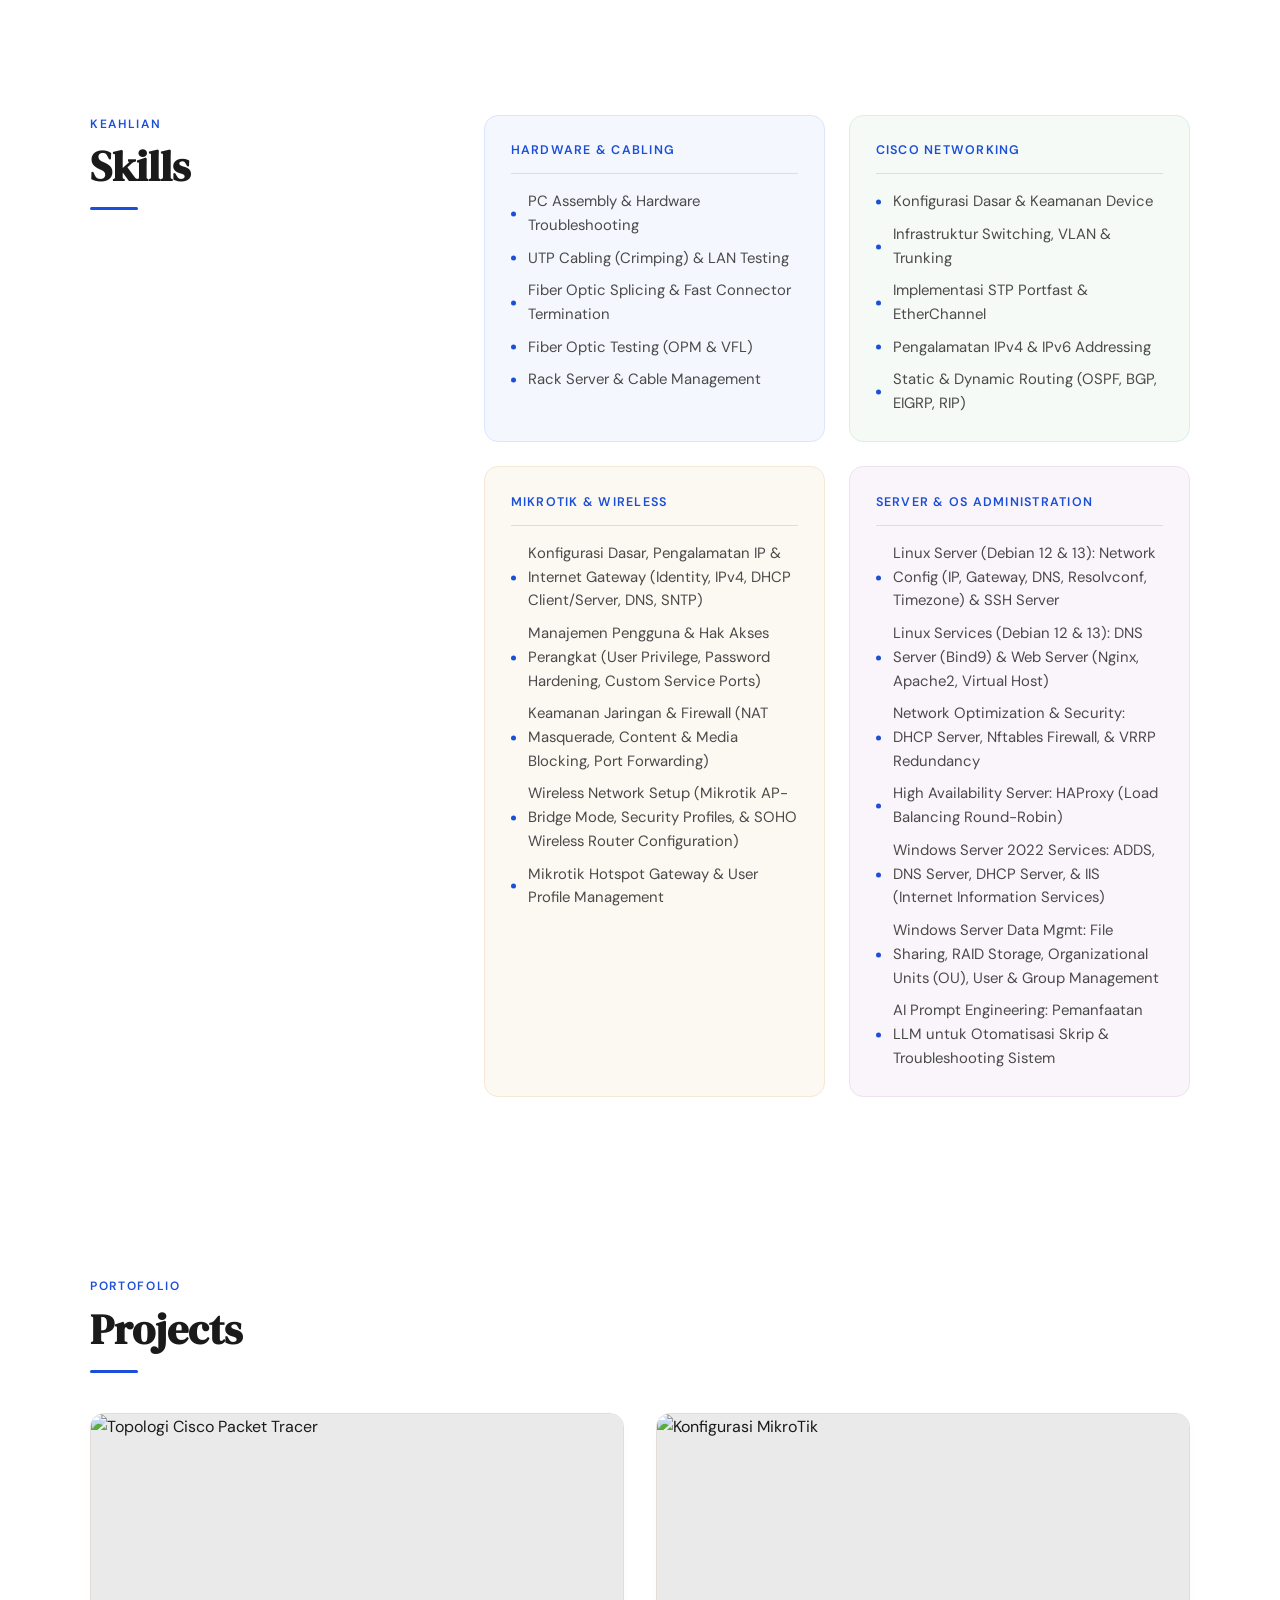
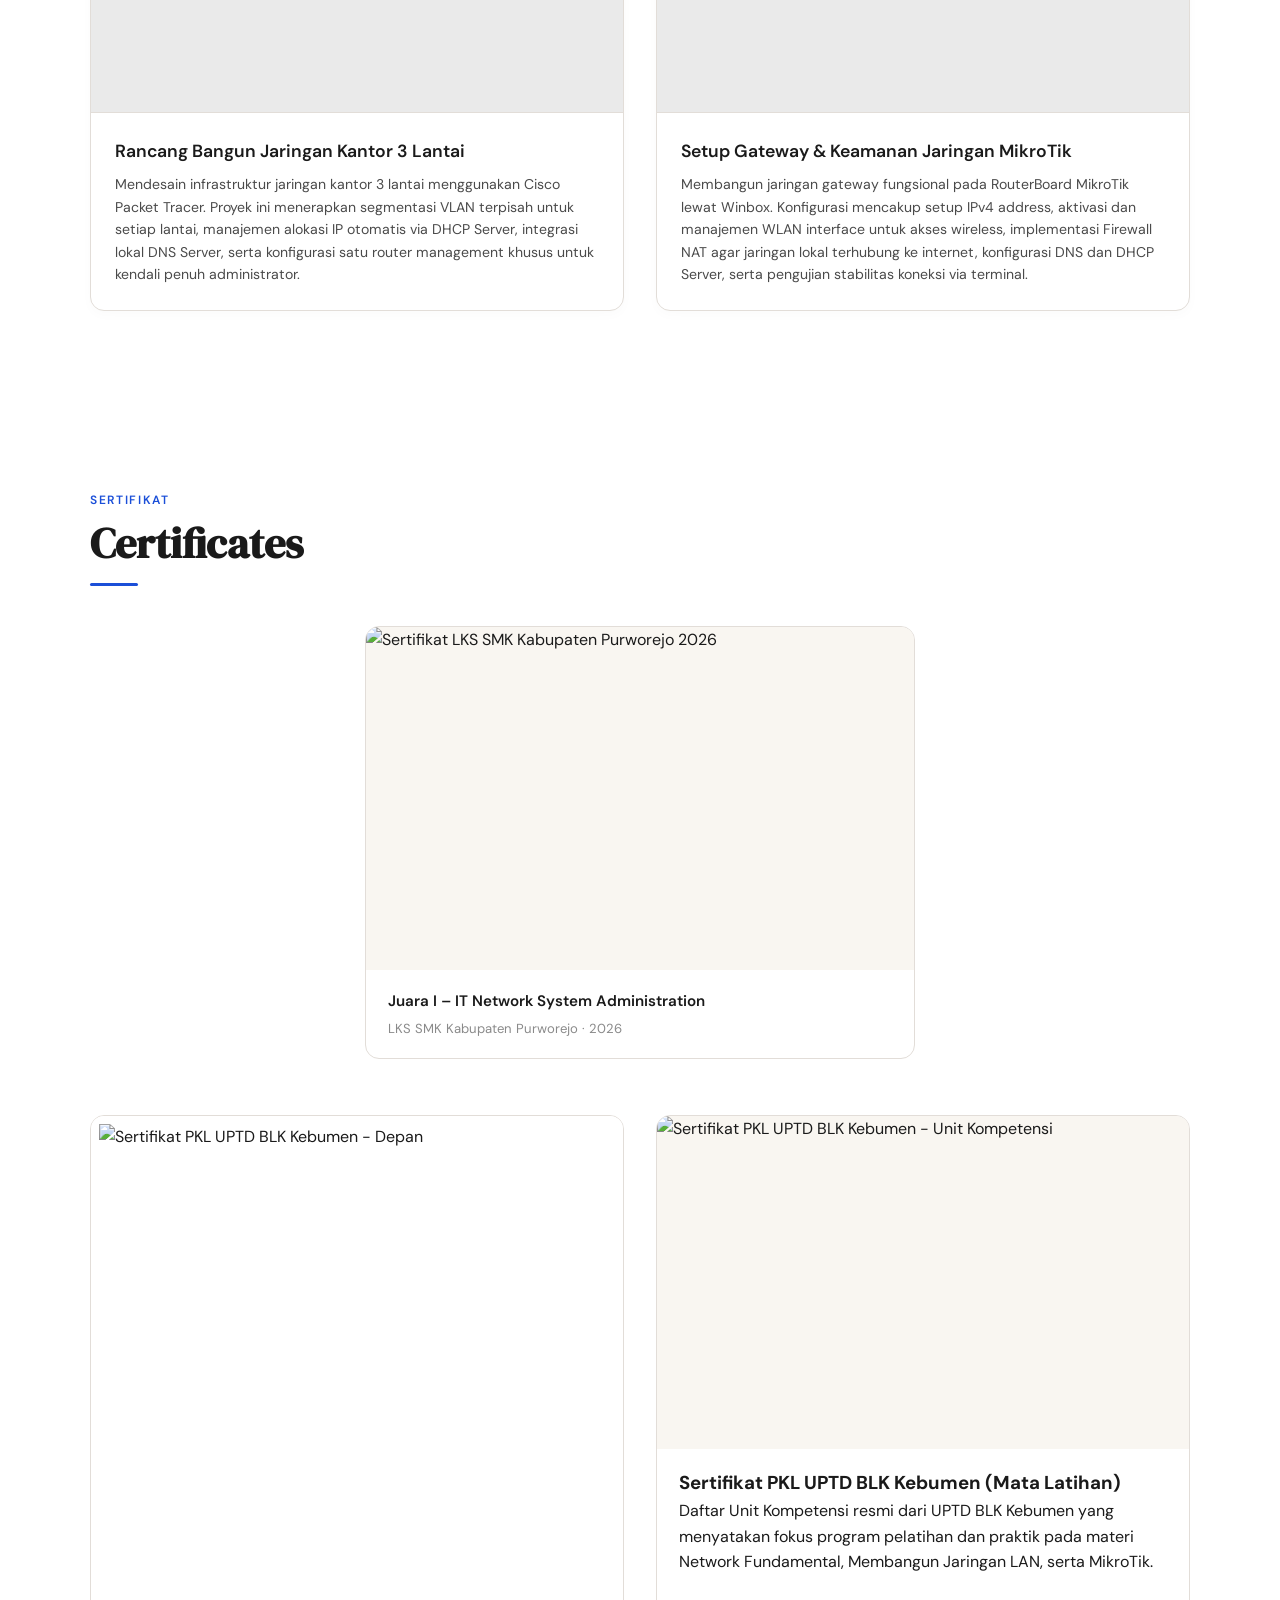
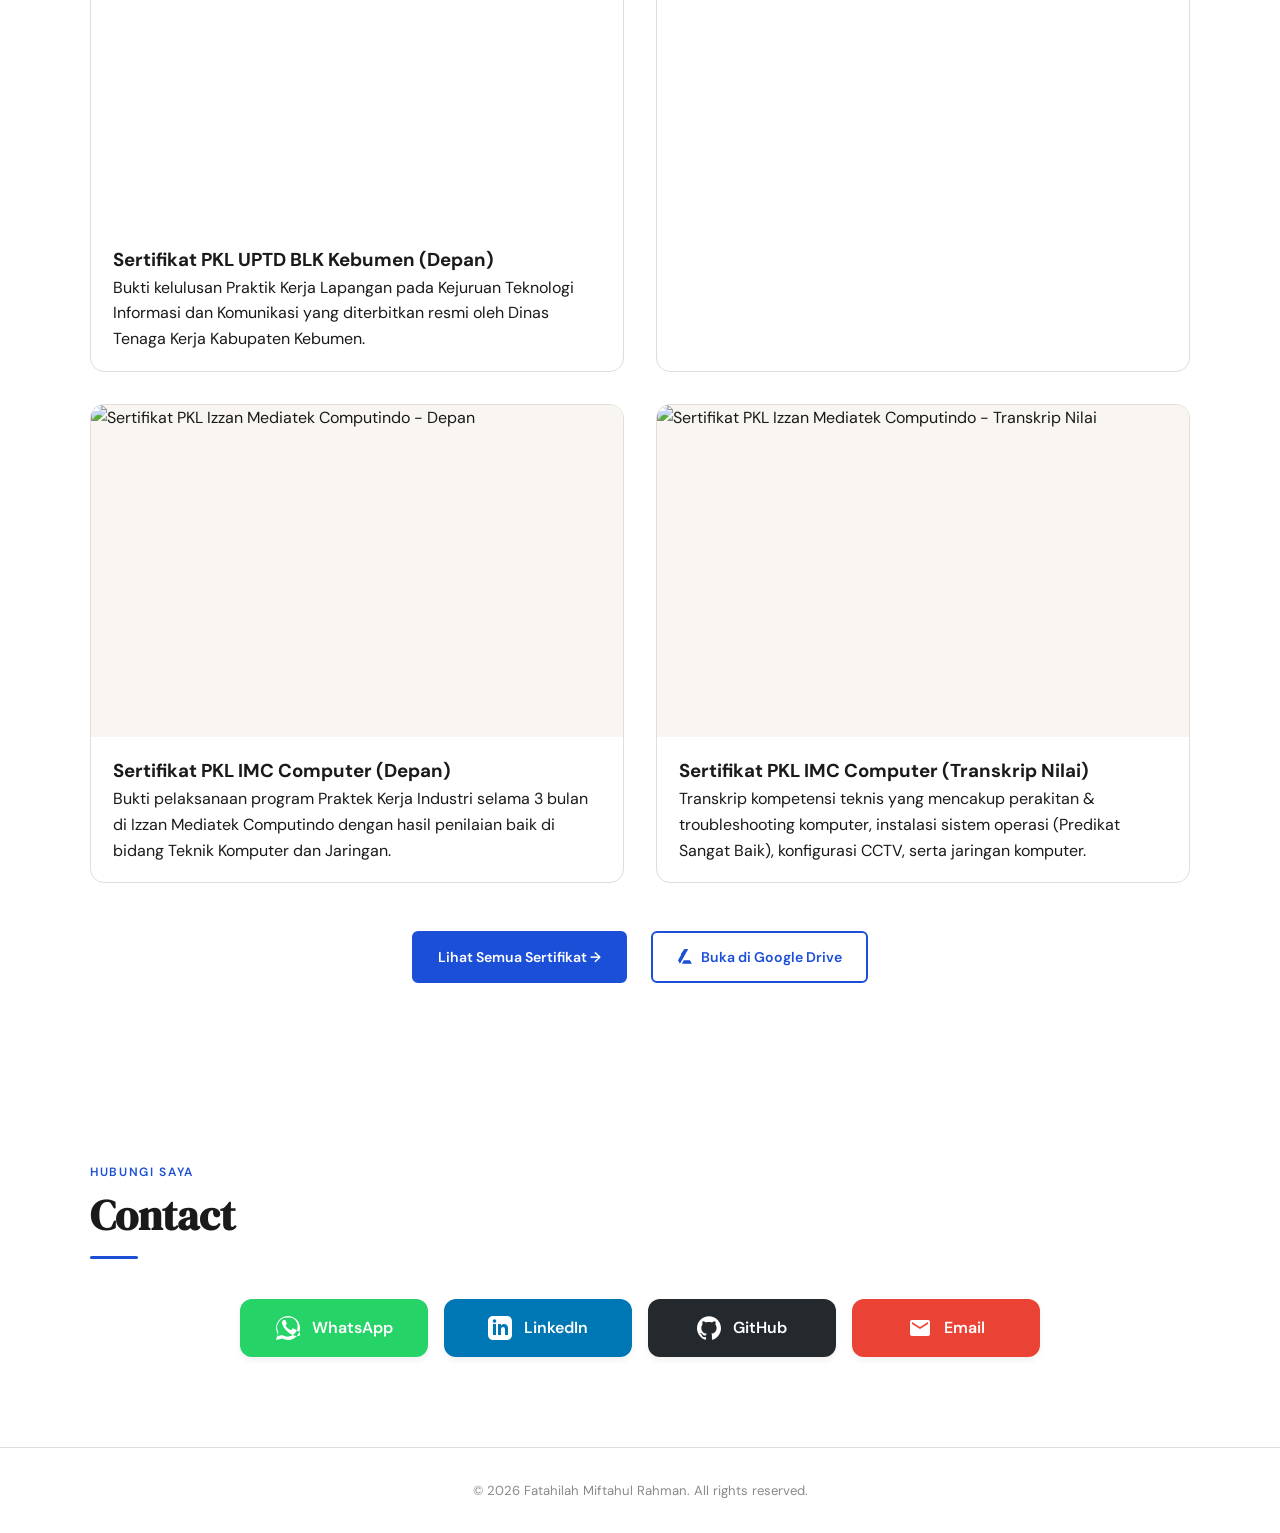
==== commit dc45f848: "Add files via upload" ====
--- a/index.html
+++ b/index.html
@@ -2,464 +2,41 @@
 <html lang="id">
 <head>
   <meta charset="UTF-8" />
+  <meta name="description" content="Portofolio profesional Fatahilah Miftahul Rahman, spesialis IT Network &amp; System Administration. Kumpulan proyek lab infrastruktur, jaringan komputer, dan sertifikasi digital terverifikasi." />
+<meta name="keywords" content="Fatahilah Miftahul Rahman, IT Network, System Administration, Network Engineer, Portofolio IT, Susun Lab Jaringan, Cisco, MikroTik" />
+<meta name="author" content="Fatahilah Miftahul Rahman" />
+<meta name="robots" content="index, follow" />
   <meta name="viewport" content="width=device-width, initial-scale=1.0" />
   <title>Fatahilah Miftahul Rahman — Portfolio</title>
   <link href="https://fonts.googleapis.com/css2?family=DM+Serif+Display:ital@0;1&family=DM+Sans:wght@300;400;500;600&display=swap" rel="stylesheet" />
-  <style>
-    *, *::before, *::after { box-sizing: border-box; margin: 0; padding: 0; }
-
-    :root {
-      --cream: #F9F6F1;
-      --white: #FFFFFF;
-      --ink: #1A1A1A;
-      --ink-soft: #4A4A4A;
-      --ink-muted: #8A8A8A;
-      --accent: #1B4FD8;
-      --accent-light: #E8EEFB;
-      --accent-soft: #3B6FF0;
-      --border: #E2DDD8;
-      --gold: #C9A84C;
-    }
-
-    html { scroll-behavior: smooth; }
-
-    body {
-      font-family: 'DM Sans', sans-serif;
-      background-color: var(--cream);
-      color: var(--ink);
-      line-height: 1.6;
-      overflow-x: hidden;
-    }
-
-    /* NAVBAR */
-    nav {
-      position: fixed;
-      top: 0; left: 0; right: 0;
-      z-index: 100;
-      background: rgba(249,246,241,0.88);
-      backdrop-filter: blur(12px);
-      border-bottom: 1px solid var(--border);
-      padding: 0 5%;
-      display: flex;
-      align-items: center;
-      justify-content: space-between;
-      height: 64px;
-    }
-
-    .nav-logo {
-      font-family: 'DM Serif Display', serif;
-      font-size: 1.15rem;
-      color: var(--ink);
-      text-decoration: none;
-    }
-
-    .nav-links {
-      display: flex;
-      gap: 2rem;
-      list-style: none;
-    }
-
-    .nav-links a {
-      text-decoration: none;
-      font-size: 0.875rem;
-      font-weight: 500;
-      color: var(--ink-soft);
-      letter-spacing: 0.03em;
-      transition: color 0.2s;
-    }
-
-    .nav-links a:hover { color: var(--accent); }
-
-    /* HERO */
-    #home {
-      min-height: 100vh;
-      display: flex;
-      align-items: center;
-      padding: 100px 5% 60px;
-      position: relative;
-      overflow: hidden;
-    }
-
-    .hero-bg-line { display: none; }
-
-    .hero-content {
-      position: relative;
-      z-index: 1;
-      display: flex;
-      align-items: center;
-      gap: 5rem;
-      max-width: 1100px;
-      margin: 0 auto;
-      width: 100%;
-    }
-
-    .hero-text { flex: 1; }
-
-    .hero-eyebrow {
-      display: inline-block;
-      font-size: 0.78rem;
-      font-weight: 600;
-      letter-spacing: 0.12em;
-      text-transform: uppercase;
-      color: var(--accent);
-      margin-bottom: 1.25rem;
-    }
-
-    .hero-name {
-      font-family: 'DM Serif Display', serif;
-      font-size: clamp(2.8rem, 5vw, 4.2rem);
-      line-height: 1.08;
-      color: var(--ink);
-      margin-bottom: 1.25rem;
-    }
-
-    .hero-tagline {
-      font-size: 1.05rem;
-      font-weight: 300;
-      color: var(--ink-soft);
-      max-width: 440px;
-      line-height: 1.7;
-      font-style: italic;
-    }
-
-    .hero-photo-wrap {
-      flex-shrink: 0;
-      width: 280px;
-      height: 280px;
-      border-radius: 50%;
-      overflow: hidden;
-      border: 4px solid var(--white);
-      box-shadow: 0 20px 60px rgba(27,79,216,0.15), 0 4px 16px rgba(0,0,0,0.08);
-      animation: floatUp 0.9s ease both;
-    }
-
-    .hero-photo-wrap img {
-      width: 100%;
-      height: 100%;
-      object-fit: cover;
-      object-position: center top;
-      display: block;
-    }
-
-    @keyframes floatUp {
-      from { opacity: 0; transform: translateY(30px); }
-      to   { opacity: 1; transform: translateY(0); }
-    }
-
-    /* SECTION BASE */
-    section { padding: 90px 5%; }
-
-    .section-inner {
-      max-width: 1100px;
-      margin: 0 auto;
-    }
-
-    .section-label {
-      font-size: 0.75rem;
-      font-weight: 600;
-      letter-spacing: 0.14em;
-      text-transform: uppercase;
-      color: var(--accent);
-      margin-bottom: 0.6rem;
-    }
-
-    .section-title {
-      font-family: 'DM Serif Display', serif;
-      font-size: clamp(1.9rem, 3.5vw, 2.6rem);
-      color: var(--ink);
-      margin-bottom: 0;
-      line-height: 1.15;
-    }
-
-    .divider {
-      width: 48px;
-      height: 3px;
-      background: var(--accent);
-      margin: 1rem 0 2.5rem;
-      border-radius: 2px;
-    }
-
-    #about, #skills, #certificates, #contact, footer { background: var(--white); }
-
-    .about-grid {
-      display: grid;
-      grid-template-columns: 1fr 1fr;
-      gap: 4rem;
-      align-items: start;
-    }
-
-    .about-body p {
-      font-size: 1rem;
-      color: var(--ink-soft);
-      line-height: 1.85;
-      margin-bottom: 1.2rem;
-    }
-
-    .about-meta {
-      display: flex;
-      flex-direction: column;
-      gap: 1.5rem;
-    }
-
-    .meta-card {
-      background: var(--cream);
-      border: 1px solid var(--border);
-      border-radius: 12px;
-      padding: 1.4rem 1.6rem;
-    }
-
-    .meta-card-label {
-      font-size: 0.72rem;
-      font-weight: 600;
-      letter-spacing: 0.1em;
-      text-transform: uppercase;
-      color: var(--ink-muted);
-      margin-bottom: 0.4rem;
-    }
-
-    .meta-card-value {
-      font-size: 0.98rem;
-      font-weight: 500;
-      color: var(--ink);
-    }
-
-    .achievement-card {
-      background: linear-gradient(135deg, var(--accent) 0%, var(--accent-soft) 100%);
-      border-radius: 12px;
-      padding: 1.6rem;
-      color: var(--white);
-    }
-
-    .achievement-card .meta-card-label { color: rgba(255,255,255,0.7); }
-    .achievement-card .meta-card-value { color: var(--white); font-size: 1rem; }
-
-    .achievement-badge {
-      display: inline-block;
-      background: var(--gold);
-      color: var(--white);
-      font-size: 0.72rem;
-      font-weight: 600;
-      letter-spacing: 0.08em;
-      text-transform: uppercase;
-      padding: 0.25rem 0.75rem;
-      border-radius: 20px;
-      margin-bottom: 0.75rem;
-    }
-
-    .skills-grid {
-      display: grid;
-      grid-template-columns: repeat(auto-fit, minmax(240px, 1fr));
-      gap: 1.5rem;
-    }
-
-    .skill-category {
-      background: var(--cream);
-      border: 1px solid var(--border);
-      border-radius: 14px;
-      padding: 1.6rem;
-      transition: box-shadow 0.25s, transform 0.25s;
-    }
-
-    .skill-category:hover {
-      box-shadow: 0 8px 30px rgba(27,79,216,0.1);
-      transform: translateY(-3px);
-    }
-
-    .skill-cat-title {
-      font-size: 0.78rem;
-      font-weight: 600;
-      letter-spacing: 0.1em;
-      text-transform: uppercase;
-      color: var(--accent);
-      margin-bottom: 1rem;
-      padding-bottom: 0.75rem;
-      border-bottom: 1px solid var(--border);
-    }
-
-    .skill-list {
-      list-style: none;
-      display: flex;
-      flex-direction: column;
-      gap: 0.55rem;
-    }
-
-    .skill-list li {
-      font-size: 0.93rem;
-      color: var(--ink-soft);
-      padding-left: 1.1rem;
-      position: relative;
-    }
-
-    .skill-list li::before {
-      content: '';
-      position: absolute;
-      left: 0;
-      top: 50%;
-      transform: translateY(-50%);
-      width: 5px;
-      height: 5px;
-      background: var(--accent);
-      border-radius: 50%;
-    }
-
-    /* CERTIFICATES */
-    .cert-grid {
-      display: grid;
-      grid-template-columns: repeat(auto-fit, minmax(300px, 1fr));
-      gap: 1.75rem;
-      margin-bottom: 2.5rem;
-    }
-
-    .cert-card {
-      border: 1px solid var(--border);
-      border-radius: 14px;
-      overflow: hidden;
-      transition: box-shadow 0.25s, transform 0.25s;
-      background: var(--white);
-    }
-
-    .cert-card:hover {
-      box-shadow: 0 10px 36px rgba(0,0,0,0.1);
-      transform: translateY(-4px);
-    }
-
-    .cert-img-wrap {
-      width: 100%;
-      aspect-ratio: 16/10;
-      overflow: hidden;
-      background: var(--cream);
-    }
-
-    .cert-img-wrap img {
-      width: 100%;
-      height: 100%;
-      object-fit: cover;
-      display: block;
-      transition: transform 0.4s;
-    }
-
-    .cert-card:hover .cert-img-wrap img { transform: scale(1.03); }
-
-    .cert-info { padding: 1.2rem 1.4rem; }
-
-    .cert-name {
-      font-weight: 600;
-      font-size: 0.95rem;
-      color: var(--ink);
-      margin-bottom: 0.3rem;
-    }
-
-    .cert-year { font-size: 0.82rem; color: var(--ink-muted); }
-
-    .cert-drive-btn {
-      display: inline-flex;
-      align-items: center;
-      gap: 0.5rem;
-      background: var(--accent);
-      color: var(--white);
-      text-decoration: none;
-      font-size: 0.875rem;
-      font-weight: 500;
-      padding: 0.75rem 1.5rem;
-      border-radius: 8px;
-      transition: background 0.2s, transform 0.2s;
-    }
-
-    .cert-drive-btn:hover {
-      background: var(--accent-soft);
-      transform: translateY(-1px);
-    }
-
-    .cert-drive-btn svg { width: 18px; height: 18px; fill: currentColor; }
-
-    /* CONTACT */
-    .contact-grid {
-      display: grid;
-      grid-template-columns: repeat(auto-fit, minmax(260px, 1fr));
-      gap: 1.25rem;
-    }
-
-    .contact-card {
-      background: var(--white);
-      border: 1px solid var(--border);
-      border-radius: 14px;
-      padding: 1.6rem;
-      display: flex;
-      align-items: center;
-      gap: 1rem;
-      text-decoration: none;
-      color: var(--ink);
-      transition: box-shadow 0.25s, transform 0.25s, border-color 0.25s;
-    }
-
-    .contact-card:hover {
-      box-shadow: 0 8px 28px rgba(27,79,216,0.1);
-      transform: translateY(-3px);
-      border-color: var(--accent);
-    }
-
-    .contact-icon {
-      width: 44px;
-      height: 44px;
-      border-radius: 10px;
-      background: var(--accent-light);
-      display: flex;
-      align-items: center;
-      justify-content: center;
-      flex-shrink: 0;
-    }
-
-    .contact-icon svg { width: 22px; height: 22px; fill: var(--accent); }
-
-    .contact-label {
-      font-size: 0.72rem;
-      font-weight: 600;
-      letter-spacing: 0.08em;
-      text-transform: uppercase;
-      color: var(--ink-muted);
-      margin-bottom: 0.25rem;
-    }
-
-    .contact-value {
-      font-size: 0.93rem;
-      font-weight: 500;
-      color: var(--ink);
-      word-break: break-all;
-    }
-
-    /* FOOTER */
-    footer {
-      text-align: center;
-      padding: 2rem;
-      font-size: 0.82rem;
-      color: var(--ink-muted);
-      border-top: 1px solid var(--border);
-    }
-
-    /* RESPONSIVE */
-    @media (max-width: 768px) {
-      .hero-content { flex-direction: column-reverse; gap: 2.5rem; text-align: center; }
-      .hero-tagline { margin: 0 auto; }
-      .hero-photo-wrap { width: 200px; height: 200px; }
-      .about-grid { grid-template-columns: 1fr; gap: 2rem; }
-      .nav-links { gap: 1rem; }
-    }
-  </style>
+  <link rel="stylesheet" href="style.css" />
 </head>
 <body>
 
-  <nav>
-    <!-- <a href="#home" class="nav-logo">Fatahilah M.R</a> -->
-    <ul class="nav-links">
-      <li><a href="#home">Home</a></li>
-      <li><a href="#about">About</a></li>
-      <li><a href="#skills">Skills</a></li>
-      <li><a href="#certificates">Certificates</a></li>
-      <li><a href="#contact">Contact</a></li>
-    </ul>
+  <nav id="main-nav">
+    <a href="#home" class="nav-logo">Fatahilah Miftahul Rahman</a>
+    <div class="menu-toggle" id="mobile-menu">
+      <span></span>
+      <span></span>
+      <span></span>
+    </div>
+    
+    <div class="nav-overlay" id="nav-overlay">
+      <div class="overlay-header">
+        <span class="overlay-title">Menu</span>
+        <div class="close-btn" id="close-menu">&times;</div>
+      </div>
+      <ul class="overlay-links">
+        <li><a href="#home">Home</a></li>
+        <li><a href="#about">About</a></li>
+        <li><a href="#skills">Skills</a></li>
+        <li><a href="#projects">Projects</a></li>
+        <li><a href="#certificates">Certificates</a></li>
+        <li><a href="#contact">Contact</a></li>
+      </ul>
+    </div>
   </nav>
 
-  <!-- HOME -->
   <section id="home">
     <div class="hero-bg-line"></div>
     <div class="hero-content">
@@ -469,12 +46,11 @@
         <p class="hero-tagline">Connecting the future, one network at a time.</p>
       </div>
       <div class="hero-photo-wrap">
-        <img src="assets/profile.png" alt="Foto profil Fatahilah Miftahul Rahman" />
-      </div>
-    </div>
-  </section>
-
-  <!-- ABOUT -->
+        <img src="assets/profile.webp" alt="Foto profil Fatahilah Miftahul Rahman" />
+      </div>
+    </div>
+  </section>
+
   <section id="about">
     <div class="section-inner">
       <p class="section-label">Tentang Saya</p>
@@ -483,7 +59,7 @@
       <div class="about-grid">
         <div class="about-body">
           <p>Saya adalah seorang alumni SMK Patriot Pituruh yang lulus pada tahun 2026, dari jurusan Teknik Komputer dan Jaringan (TKJ).</p>
-          <p>Setelah berhasil meraih Juara I LKS di bidang IT Network System Administration, fokus saya tidak cuma berhenti di infrastruktur jaringan dan kelola server aja. Belakangan ini, saya lagi seru-serunya ngulik bidang AI Prompt Engineering. Lewat hal baru ini, saya pengen cari tahu gimana cara manfaatin kecerdasan buatan buat bantu otomatisasi skrip jaringan atau sistem server biar kerjaan di industri ke depannya bisa jauh lebih efisien, cepat, dan aman.</p>
+          <p>Setelah berhasil meraih Juara I LKS di bidang IT Network System Administration, focus saya tidak cuma berhenti di infrastruktur jaringan dan kelola server aja. Belakangan ini, saya lagi seru-serunya ngulik bidang AI Prompt Engineering. Lewat hal baru ini, saya pengen cari tahu gimana cara manfaatin kecerdasan buatan buat bantu otomatisasi skrip jaringan atau sistem server biar kerjaan di industri ke depannya bisa jauh lebih efisien, cepat, dan aman.</p>
         </div>
         <div class="about-meta">
           <div class="meta-card">
@@ -504,12 +80,13 @@
     </div>
   </section>
 
-  <!-- SKILLS -->
   <section id="skills">
     <div class="section-inner">
-      <p class="section-label">Keahlian</p>
-      <h2 class="section-title">Skills</h2>
-      <div class="divider"></div>
+      <div>
+        <p class="section-label">Keahlian</p>
+        <h2 class="section-title">Skills</h2>
+        <div class="divider"></div>
+      </div>
       <div class="skills-grid">
         <div class="skill-category">
           <div class="skill-cat-title">Hardware &amp; Cabling</div>
@@ -544,8 +121,8 @@
         <div class="skill-category">
           <div class="skill-cat-title">Server &amp; OS Administration</div>
           <ul class="skill-list">
-            <li>Linux Server (Debian): Network Config (IP, Gateway, DNS, Resolvconf, Timezone) &amp; SSH Server</li>
-            <li>Linux Services: DNS Server (Bind9) &amp; Web Server (Nginx, Apache2, Virtual Host)</li>
+            <li>Linux Server (Debian 12 &amp; 13): Network Config (IP, Gateway, DNS, Resolvconf, Timezone) &amp; SSH Server</li>
+            <li>Linux Services (Debian 12 &amp; 13): DNS Server (Bind9) &amp; Web Server (Nginx, Apache2, Virtual Host)</li>
             <li>Network Optimization &amp; Security: DHCP Server, Nftables Firewall, &amp; VRRP Redundancy</li>
             <li>High Availability Server: HAProxy (Load Balancing Round-Robin)</li>
             <li>Windows Server 2022 Services: ADDS, DNS Server, DHCP Server, &amp; IIS (Internet Information Services)</li>
@@ -557,63 +134,131 @@
     </div>
   </section>
 
-  <!-- CERTIFICATES -->
+  <section id="projects">
+    <div class="section-inner">
+      <p class="section-label">Portofolio</p>
+      <h2 class="section-title">Projects</h2>
+      <div class="divider"></div>
+      
+      <div class="projects-grid">
+        <div class="project-card">
+          <div class="project-img-wrap">
+            <img src="assets/Topologi-Cisco-PT-01.webp" alt="Topologi Cisco Packet Tracer" loading="lazy" />
+          </div>
+          <div class="project-info">
+            <h3 class="project-card-title">Rancang Bangun Jaringan Kantor 3 Lantai</h3>
+            <p class="project-desc">Mendesain infrastruktur jaringan kantor 3 lantai menggunakan Cisco Packet Tracer. Proyek ini menerapkan segmentasi VLAN terpisah untuk setiap lantai, manajemen alokasi IP otomatis via DHCP Server, integrasi lokal DNS Server, serta konfigurasi satu router management khusus untuk kendali penuh administrator.</p>
+          </div>
+        </div>
+
+        <div class="project-card">
+          <div class="project-img-wrap">
+            <img src="assets/Mikrotik-01.webp" alt="Konfigurasi MikroTik" loading="lazy" />
+          </div>
+          <div class="project-info">
+            <h3 class="project-card-title">Setup Gateway &amp; Keamanan Jaringan MikroTik</h3>
+            <p class="project-desc">Membangun jaringan gateway fungsional pada RouterBoard MikroTik lewat Winbox. Konfigurasi mencakup setup IPv4 address, aktivasi dan manajemen WLAN interface untuk akses wireless, implementasi Firewall NAT agar jaringan lokal terhubung ke internet, konfigurasi DNS dan DHCP Server, serta pengujian stabilitas koneksi via terminal.</p>
+          </div>
+        </div>
+      </div>
+    </div>
+  </section>
+
   <section id="certificates">
     <div class="section-inner">
       <p class="section-label">Sertifikat</p>
       <h2 class="section-title">Certificates</h2>
       <div class="divider"></div>
       <div class="cert-grid">
+        
+        <div class="cert-card lks-featured">
+          <div class="cert-img-wrap">
+            <img src="assets/certificates/certificate-lks.webp" alt="Sertifikat LKS SMK Kabupaten Purworejo 2026" loading="lazy" />
+          </div>
+          <div class="cert-info">
+            <div class="cert-name">Juara I – IT Network System Administration</div>
+            <div class="cert-year">LKS SMK Kabupaten Purworejo · 2026</div>
+          </div>
+        </div>
+
+        <div class="cert-card pkl-vertical">
+          <div class="cert-img-wrap">
+            <img src="assets/certificates/Sertifikat-PKL-UPTD-BLK-Kebumen-depan.webp" alt="Sertifikat PKL UPTD BLK Kebumen - Depan" loading="lazy" />
+          </div>
+          <div class="cert-info">
+            <h3 class="cert-card-title">Sertifikat PKL UPTD BLK Kebumen (Depan)</h3>
+            <p class="cert-desc">Bukti kelulusan Praktik Kerja Lapangan pada Kejuruan Teknologi Informasi dan Komunikasi yang diterbitkan resmi oleh Dinas Tenaga Kerja Kabupaten Kebumen.</p>
+          </div>
+        </div>
+
         <div class="cert-card">
           <div class="cert-img-wrap">
-            <img src="assets/certificate-lks.jpg" alt="Sertifikat LKS SMK Kabupaten Purworejo 2026" />
-          </div>
-          <div class="cert-info">
-            <div class="cert-name">Juara I — IT Network System Administration</div>
-            <div class="cert-year">LKS SMK Kabupaten Purworejo · 2026</div>
-          </div>
-        </div>
-      </div>
-      <a class="cert-drive-btn" href="https://drive.google.com/drive/folders/1jxQi8S0QpUtACRlumbORdfEAGRturCqt" target="_blank" rel="noopener">
-        <svg viewBox="0 0 24 24"><path d="M4.433 22l-2.9-5.02 5.4-9.35h5.8L4.433 22zm4.4-9.35L5.733 7.63 11.133 0h5.8l-5.4 9.35H8.833zm11.167 9.35H7.333l2.9-5H19.4l2.9 5h-2.3z"/></svg>
-        Lihat Semua Sertifikat di Google Drive
-      </a>
-    </div>
-  </section>
-
-  <!-- CONTACT -->
+            <img src="assets/certificates/Sertifikat-PKL-UPTD-BLK-Kebumen-belakang.webp" alt="Sertifikat PKL UPTD BLK Kebumen - Unit Kompetensi" loading="lazy" />
+          </div>
+          <div class="cert-info">
+            <h3 class="cert-card-title">Sertifikat PKL UPTD BLK Kebumen (Mata Latihan)</h3>
+            <p class="cert-desc">Daftar Unit Kompetensi resmi dari UPTD BLK Kebumen yang menyatakan fokus program pelatihan dan praktik pada materi Network Fundamental, Membangun Jaringan LAN, serta MikroTik.</p>
+          </div>
+        </div>
+
+        <div class="cert-card">
+          <div class="cert-img-wrap">
+            <img src="assets/certificates/Sertifikat-PKL-IMC-Computer-depan.webp" alt="Sertifikat PKL Izzan Mediatek Computindo - Depan" loading="lazy" />
+          </div>
+          <div class="cert-info">
+            <h3 class="cert-card-title">Sertifikat PKL IMC Computer (Depan)</h3>
+            <p class="cert-desc">Bukti pelaksanaan program Praktek Kerja Industri selama 3 bulan di Izzan Mediatek Computindo dengan hasil penilaian baik di bidang Teknik Komputer dan Jaringan.</p>
+          </div>
+        </div>
+
+        <div class="cert-card">
+          <div class="cert-img-wrap">
+            <img src="assets/certificates/Sertifikat-PKL-IMC-Computer-belakang.webp" alt="Sertifikat PKL Izzan Mediatek Computindo - Transkrip Nilai" loading="lazy" />
+          </div>
+          <div class="cert-info">
+            <h3 class="cert-card-title">Sertifikat PKL IMC Computer (Transkrip Nilai)</h3>
+            <p class="cert-desc">Transkrip kompetensi teknis yang mencakup perakitan & troubleshooting komputer, instalasi sistem operasi (Predikat Sangat Baik), konfigurasi CCTV, serta jaringan komputer.</p>
+          </div>
+        </div>
+      </div>
+      
+      <div class="cert-buttons-wrapper">
+        <a href="certificates.html" class="cert-btn btn-primary">
+          Lihat Semua Sertifikat →
+        </a>
+        <a href="https://drive.google.com/drive/folders/1jxQi8S0QpUtACRlumbORdfEAGRturCqt" target="_blank" rel="noopener" class="cert-btn btn-secondary">
+          <svg viewBox="0 0 24 24" width="16" height="16" fill="currentColor"><path d="M4.433 22l-2.9-5.02 5.4-9.35h5.8L4.433 22zm4.4-9.35L5.733 7.63 11.133 0h5.8l-5.4 9.35H8.833zm11.167 9.35H7.333l2.9-5H19.4l2.9 5h-2.3z"/></svg>
+          Buka di Google Drive
+        </a>
+      </div>
+    </div>
+  </section>
+
   <section id="contact">
     <div class="section-inner">
       <p class="section-label">Hubungi Saya</p>
       <h2 class="section-title">Contact</h2>
       <div class="divider"></div>
+      
       <div class="contact-grid">
-        <a class="contact-card" href="mailto:fatahilah.f10@gmail.com">
-          <div class="contact-icon">
-            <svg viewBox="0 0 24 24"><path d="M20 4H4c-1.1 0-2 .9-2 2v12c0 1.1.9 2 2 2h16c1.1 0 2-.9 2-2V6c0-1.1-.9-2-2-2zm0 4l-8 5-8-5V6l8 5 8-5v2z"/></svg>
-          </div>
-          <div>
-            <div class="contact-label">Email</div>
-            <div class="contact-value">fatahilah.f10@gmail.com</div>
-          </div>
-        </a>
-        <a class="contact-card" href="https://wa.me/6285117470256" target="_blank" rel="noopener">
-          <div class="contact-icon">
-            <svg viewBox="0 0 24 24"><path d="M17.472 14.382c-.297-.149-1.758-.867-2.03-.967-.273-.099-.471-.148-.67.15-.197.297-.767.966-.94 1.164-.173.199-.347.223-.644.075-.297-.15-1.255-.463-2.39-1.475-.883-.788-1.48-1.761-1.653-2.059-.173-.297-.018-.458.13-.606.134-.133.298-.347.446-.52.149-.174.198-.298.298-.497.099-.198.05-.371-.025-.52-.075-.149-.669-1.612-.916-2.207-.242-.579-.487-.5-.669-.51-.173-.008-.371-.01-.57-.01-.198 0-.52.074-.792.372-.272.297-1.04 1.016-1.04 2.479 0 1.462 1.065 2.875 1.213 3.074.149.198 2.096 3.2 5.077 4.487.709.306 1.262.489 1.694.625.712.227 1.36.195 1.871.118.571-.085 1.758-.719 2.006-1.413.248-.694.248-1.289.173-1.413-.074-.124-.272-.198-.57-.347m-5.421 7.403h-.004a9.87 9.87 0 01-5.031-1.378l-.361-.214-3.741.982.998-3.648-.235-.374a9.86 9.86 0 01-1.51-5.26c.001-5.45 4.436-9.884 9.888-9.884 2.64 0 5.122 1.03 6.988 2.898a9.825 9.825 0 012.893 6.994c-.003 5.45-4.437 9.884-9.885 9.884m8.413-18.297A11.815 11.815 0 0012.05 0C5.495 0 .16 5.335.157 11.892c0 2.096.547 4.142 1.588 5.945L.057 24l6.305-1.654a11.882 11.882 0 005.683 1.448h.005c6.554 0 11.89-5.335 11.893-11.893a11.821 11.821 0 00-3.48-8.413z"/></svg>
-          </div>
-          <div>
-            <div class="contact-label">WhatsApp</div>
-            <div class="contact-value">+62 851-1747-0256</div>
-          </div>
-        </a>
-        <a class="contact-card" href="https://www.linkedin.com/in/fatahilah-miftahul-rahman" target="_blank" rel="noopener">
-          <div class="contact-icon">
-            <svg viewBox="0 0 24 24"><path d="M20.447 20.452h-3.554v-5.569c0-1.328-.027-3.037-1.852-3.037-1.853 0-2.136 1.445-2.136 2.939v5.667H9.351V9h3.414v1.561h.046c.477-.9 1.637-1.85 3.37-1.85 3.601 0 4.267 2.37 4.267 5.455v6.286zM5.337 7.433a2.062 2.062 0 01-2.063-2.065 2.064 2.064 0 112.063 2.065zm1.782 13.019H3.555V9h3.564v11.452zM22.225 0H1.771C.792 0 0 .774 0 1.729v20.542C0 23.227.792 24 1.771 24h20.451C23.2 24 24 23.227 24 22.271V1.729C24 .774 23.2 0 22.222 0h.003z"/></svg>
-          </div>
-          <div>
-            <div class="contact-label">LinkedIn</div>
-            <div class="contact-value">Fatahilah Miftahul Rahman</div>
-          </div>
+        <a href="https://wa.me/6285117470256" target="_blank" rel="noopener" class="contact-btn wa-color">
+          <svg viewBox="0 0 24 24" width="24" height="24"><path fill="currentColor" d="M.057 24l1.687-6.163c-1.041-1.804-1.588-3.849-1.587-5.946C.06 5.348 5.397.01 12.008.01c3.202.001 6.212 1.246 8.477 3.514 2.266 2.268 3.507 5.28 3.505 8.484-.004 6.657-5.34 11.997-11.953 11.997-2.005-.001-3.973-.502-5.713-1.455L0 24zm6.59-4.846c1.642.973 3.298 1.485 4.93 1.486 5.532 0 10.033-4.505 10.036-10.042.002-2.684-1.038-5.207-2.93-7.101C16.34 1.599 13.82 1.554 11.14 1.554 5.607 1.554 1.105 6.058 1.102 11.595c-.001 1.748.469 3.454 1.359 4.96l-.982 3.59 3.68-.966zm13.107-5.597c-.36-.18-2.126-1.05-2.456-1.17-.33-.12-.57-.18-.81.18-.24.36-.93 1.17-1.14 1.41-.21.24-.42.27-.78.09-.36-.18-1.52-.56-2.894-1.784-1.07-.955-1.793-2.134-2.004-2.494-.21-.36-.02-.555.16-.735.16-.16.36-.42.54-.63.18-.21.24-.36.36-.6.12-.24.06-.45-.03-.63-.09-.18-.81-1.95-1.11-2.672-.293-.703-.592-.609-.81-.62-.21-.01-.45-.01-.69-.01-.24 0-.63.09-.96.45-.33.36-1.26 1.23-1.26 3l1.83 3.84c.18.36 3.54 5.401 8.58 7.581 1.2.519 2.139.83 2.872 1.062 1.203.381 2.297.328 3.162.2s1.926-.78 2.196-1.5c.27-.72.27-1.35.19-1.47-.08-.12-.3-.21-.66-.39z"/></svg>
+          <span>WhatsApp</span>
+        </a>
+
+        <a href="https://www.linkedin.com/in/fatahilah-miftahul-rahman" target="_blank" rel="noopener" class="contact-btn linkedin-color">
+          <svg viewBox="0 0 24 24" width="24" height="24"><path fill="currentColor" d="M19 0h-14c-2.761 0-5 2.239-5 5v14c0 2.761 2.239 5 5 5h14c2.762 0 5-2.239 5-5v-14c0-2.761-2.238-5-5-5zm-11 19h-3v-11h3v11zm-1.5-12.268c-.966 0-1.75-.79-1.75-1.764s.784-1.764 1.75-1.764 1.75.79 1.75 1.764-.783 1.764-1.75 1.764zm13.5 12.268h-3v-5.604c0-3.368-4-3.113-4 0v5.604h-3v-11h3v1.765c1.396-2.586 7-2.777 7 2.476v6.759z"/></svg>
+          <span>LinkedIn</span>
+        </a>
+
+        <a href="https://github.com/fatahilah-tkj" target="_blank" rel="noopener" class="contact-btn github-color">
+          <svg viewBox="0 0 24 24" width="24" height="24"><path fill="currentColor" d="M12 .297c-6.63 0-12 5.373-12 12 0 5.303 3.438 9.8 8.205 11.385.6.113.82-.258.82-.577 0-.285-.01-1.04-.015-2.04-3.338.724-4.042-1.61-4.042-1.61C4.422 18.07 3.633 17.7 3.633 17.7c-1.087-.744.084-.729.084-.729 1.205.084 1.838 1.236 1.838 1.236 1.07 1.835 2.809 1.305 3.495.998.108-.776.417-1.305.76-1.605-2.665-.3-5.466-1.332-5.466-5.93 0-1.31.465-2.38 1.235-3.22-.135-.303-.54-1.523.105-3.176 0 0 1.005-.322 3.3 1.23.96-.267 1.98-.399 3-.405 1.02.006 2.04.138 3 .405 2.28-1.552 3.285-1.23 3.285-1.23.645 1.653.24 2.873.12 3.176.765.84 1.23 1.91 1.23 3.22 0 4.61-2.805 5.625-5.475 5.92.42.36.81 1.096.81 2.22 0 1.606-.015 2.896-.015 3.286 0 .315.21.69.825.57C20.565 22.092 24 17.592 24 12.297c0-6.627-5.373-12-12-12"/></svg>
+          <span>GitHub</span>
+        </a>
+
+        <a href="mailto:fatahilah.f10@gmail.com" class="contact-btn email-color">
+          <svg viewBox="0 0 24 24" width="24" height="24"><path fill="currentColor" d="M20 4H4c-1.1 0-1.99.9-1.99 2L2 18c0 1.1.9 2 2 2h16c1.1 0 2-.9 2-2V6c0-1.1-.9-2-2-2zm0 4l-8 5-8-5V6l8 5 8-5v2z"/></svg>
+          <span>Email</span>
         </a>
       </div>
     </div>
@@ -623,5 +268,6 @@
     &copy; 2026 Fatahilah Miftahul Rahman. All rights reserved.
   </footer>
 
+  <script src="script.js"></script>
 </body>
 </html>
--- a/style.css
+++ b/style.css
@@ -0,0 +1,929 @@
+/* ==========================================================================
+   RESET & VARIABEL UTAMA
+   ========================================================================== */
+*, *::before, *::after { 
+  box-sizing: border-box; 
+  margin: 0; 
+  padding: 0; 
+}
+
+:root {
+  --cream: #F9F6F1;
+  --white: #FFFFFF;
+  --ink: #1A1A1A;
+  --ink-soft: #4A4A4A;
+  --ink-muted: #8A8A8A;
+  --accent: #1B4FD8;
+  --accent-light: #E8EEFB;
+  --accent-soft: #3B6FF0;
+  --border: #E2DDD8;
+  --gold: #C9A84C;
+}
+
+html { 
+  scroll-behavior: smooth; 
+}
+
+body {
+  font-family: 'DM Sans', sans-serif;
+  background-color: var(--cream);
+  color: var(--ink);
+  line-height: 1.6;
+  overflow-x: hidden;
+}
+
+/* ==========================================================================
+   OPTIMASI INTERAKSI SENTUH GLOBAL (ANTI-HIGHLIGHT BIRU HP)
+   ========================================================================== */
+a, button, .menu-toggle, .close-btn, .close-modal, .contact-btn, .btn-transkrip, .cert-drive-btn {
+  -webkit-tap-highlight-color: transparent;
+}
+
+/* --- OPSI 3 (SCALE + FADE) UNTUK ELEMEN TEKS & NAVIGASI --- */
+.nav-logo,
+.overlay-links a,
+.back-btn,
+.menu-toggle,
+.close-btn,
+.close-modal {
+  transition: transform 0.15s cubic-bezier(0.4, 0, 0.2, 1), opacity 0.15s ease;
+}
+
+.nav-logo:active,
+.overlay-links a:active,
+.back-btn:active,
+.menu-toggle:active,
+.close-btn:active,
+.close-modal:active {
+  transform: scale(0.96); /* Membal menyusut 4% */
+  opacity: 0.75;           /* Pudar halus 25% */
+}
+
+/* --- OPSI 2 (BACKGROUND SHIFT) UNTUK TOMBOL BERLATAR SOLID --- */
+.contact-btn,
+.btn-transkrip,
+.cert-drive-btn {
+  transition: filter 0.15s ease, transform 0.15s ease;
+}
+
+.contact-btn:active,
+.btn-transkrip:active,
+.cert-drive-btn:active {
+  filter: brightness(0.85); /* Blok warna menggelap 15% */
+  transform: scale(0.98);    /* Efek tekanan mekanis sedalam 2% */
+}
+
+/* ==========================================================================
+   NAVBAR UTAMA
+   ========================================================================== */
+nav {
+  position: fixed;
+  top: 0; left: 0; right: 0;
+  z-index: 100;
+  background: rgba(249, 246, 241, 0.95);
+  backdrop-filter: blur(12px);
+  border-bottom: 1px solid var(--border);
+  padding: 0 5%;
+  display: flex;
+  align-items: center;
+  justify-content: space-between;
+  height: 64px;
+  opacity: 1;
+  transform: translateY(0);
+  transition: opacity 0.4s ease, transform 0.4s ease;
+}
+
+nav.nav-hidden {
+  opacity: 0;
+  transform: translateY(-10px);
+  pointer-events: none;
+}
+
+.nav-logo {
+  font-family: 'DM Serif Display', serif;
+  font-size: 1.1rem;
+  color: var(--ink);
+  text-decoration: none;
+  font-weight: bold;
+}
+
+.menu-toggle {
+  display: none;
+  flex-direction: column;
+  gap: 5px;
+  cursor: pointer;
+  padding: 5px;
+}
+
+.menu-toggle span {
+  display: block;
+  width: 24px;
+  height: 2px;
+  background-color: var(--ink);
+  transition: 0.3s;
+}
+
+.nav-overlay {
+  display: flex;
+  align-items: center;
+}
+
+.overlay-links {
+  list-style: none;
+  display: flex;
+  flex-direction: row;
+  gap: 2rem;
+}
+
+.overlay-links a {
+  text-decoration: none;
+  font-size: 0.875rem;
+  font-weight: 500;
+  color: var(--ink-soft);
+  letter-spacing: 0.03em;
+  transition: color 0.2s;
+}
+
+.overlay-links a:hover {
+  color: var(--accent);
+}
+
+.overlay-header {
+  display: none;
+}
+
+/* ==========================================================================
+   HERO SECTION
+   ========================================================================== */
+#home {
+  min-height: 100vh;
+  display: flex;
+  align-items: center;
+  padding: 100px 5% 60px;
+  position: relative;
+  overflow: hidden;
+}
+
+.hero-bg-line { 
+  display: none; 
+}
+
+.hero-content {
+  position: relative;
+  z-index: 1;
+  display: flex;
+  align-items: center;
+  gap: 5rem;
+  max-width: 1100px;
+  margin: 0 auto;
+  width: 100%;
+}
+
+.hero-text { 
+  flex: 1; 
+}
+
+.hero-eyebrow {
+  display: inline-block;
+  font-size: 0.78rem;
+  font-weight: 600;
+  letter-spacing: 0.12em;
+  text-transform: uppercase;
+  color: var(--accent);
+  margin-bottom: 1.25rem;
+}
+
+.hero-name {
+  font-family: 'DM Serif Display', serif;
+  font-size: clamp(2.8rem, 5vw, 4.2rem);
+  line-height: 1.08;
+  color: var(--ink);
+  margin-bottom: 1.25rem;
+}
+
+.hero-tagline {
+  font-size: 1.05rem;
+  font-weight: 300;
+  color: var(--ink-soft);
+  max-width: 440px;
+  line-height: 1.7;
+  font-style: italic;
+}
+
+.hero-photo-wrap {
+  flex-shrink: 0;
+  width: 280px;
+  height: 280px;
+  border-radius: 50%;
+  overflow: hidden;
+  border: 4px solid var(--white);
+  box-shadow: 0 20px 60px rgba(27,79,216,0.15), 0 4px 16px rgba(0,0,0,0.08);
+  animation: floatUp 0.9s ease both;
+}
+
+.hero-photo-wrap img {
+  width: 100%;
+  height: 100%;
+  object-fit: cover;
+  object-position: center top;
+  display: block;
+}
+
+@keyframes floatUp {
+  from { opacity: 0; transform: translateY(30px); }
+  to   { opacity: 1; transform: translateY(0); }
+}
+
+/* ==========================================================================
+   SECTION BASE & ABOUT
+   ========================================================================== */
+section { 
+  padding: 90px 5%; 
+}
+
+.section-inner {
+  max-width: 1100px;
+  margin: 0 auto;
+}
+
+.section-label {
+  font-size: 0.75rem;
+  font-weight: 600;
+  letter-spacing: 0.14em;
+  text-transform: uppercase;
+  color: var(--accent);
+  margin-bottom: 0.6rem;
+}
+
+.section-title {
+  font-family: 'DM Serif Display', serif;
+  font-size: clamp(1.9rem, 3.5vw, 2.6rem);
+  color: var(--ink);
+  margin-bottom: 0;
+  line-height: 1.15;
+}
+
+.divider {
+  width: 48px;
+  height: 3px;
+  background: var(--accent);
+  margin: 1rem 0 2.5rem;
+  border-radius: 2px;
+}
+
+#about, #skills, #projects, #certificates, #contact, footer { 
+  background: var(--white); 
+}
+
+.about-grid {
+  display: grid;
+  grid-template-columns: 1fr 1fr;
+  gap: 4rem;
+  align-items: start;
+}
+
+.about-body p {
+  font-size: 1rem;
+  color: var(--ink-soft);
+  line-height: 1.85;
+  margin-bottom: 1.2rem;
+}
+
+.about-meta {
+  display: flex;
+  flex-direction: column;
+  gap: 1.5rem;
+}
+
+.meta-card {
+  background: var(--cream);
+  border: 1px solid var(--border);
+  border-radius: 12px;
+  padding: 1.4rem 1.6rem;
+}
+
+.meta-card-label {
+  font-size: 0.72rem;
+  font-weight: 600;
+  letter-spacing: 0.1em;
+  text-transform: uppercase;
+  color: var(--ink-muted);
+  margin-bottom: 0.4rem;
+}
+
+.meta-card-value {
+  font-size: 0.98rem;
+  font-weight: 500;
+  color: var(--ink);
+}
+
+.achievement-card {
+  background: linear-gradient(135deg, var(--accent) 0%, var(--accent-soft) 100%);
+  border-radius: 12px;
+  padding: 1.6rem;
+  color: var(--white);
+}
+
+.achievement-card .meta-card-label { 
+  color: rgba(255,255,255,0.7); 
+}
+
+.achievement-card .meta-card-value { 
+  color: var(--white); 
+  font-size: 1rem; 
+}
+
+.achievement-badge {
+  display: inline-block;
+  background: var(--gold);
+  color: var(--white);
+  font-size: 0.72rem;
+  font-weight: 600;
+  letter-spacing: 0.08em;
+  text-transform: uppercase;
+  padding: 0.25rem 0.75rem;
+  border-radius: 20px;
+  margin-bottom: 0.75rem;
+}
+
+/* ==========================================================================
+   SEKSI SKILLS
+   ========================================================================== */
+.skills-grid {
+  display: grid;
+  grid-template-columns: repeat(auto-fit, minmax(240px, 1fr));
+  gap: 1.5rem;
+}
+
+.skill-category {
+  background: var(--white);
+  border: 1px solid var(--border);
+  border-radius: 14px;
+  padding: 1.6rem;
+  transition: box-shadow 0.25s, transform 0.25s;
+}
+
+.skill-category:hover {
+  box-shadow: 0 8px 30px rgba(27,79,216,0.1);
+  transform: translateY(-3px);
+}
+
+.skills-grid .skill-category:nth-child(1) { background: #F4F7FE; border-color: #DCE5FD; }
+.skills-grid .skill-category:nth-child(2) { background: #F5FAF6; border-color: #DCEFE3; }
+.skills-grid .skill-category:nth-child(3) { background: #FCF8F2; border-color: #F5E9D6; }
+.skills-grid .skill-category:nth-child(4) { background: #FAF5FA; border-color: #EFE2EF; }
+
+.skill-cat-title {
+  font-size: 0.78rem;
+  font-weight: 600;
+  letter-spacing: 0.1em;
+  text-transform: uppercase;
+  color: var(--accent);
+  margin-bottom: 1rem;
+  padding-bottom: 0.75rem;
+  border-bottom: 1px solid var(--border);
+}
+
+.skill-list {
+  list-style: none;
+  display: flex;
+  flex-direction: column;
+  gap: 0.55rem;
+}
+
+.skill-list li {
+  font-size: 0.93rem;
+  color: var(--ink-soft);
+  padding-left: 1.1rem;
+  position: relative;
+}
+
+.skill-list li::before {
+  content: '';
+  position: absolute;
+  left: 0;
+  top: 50%;
+  transform: translateY(-50%);
+  width: 5px;
+  height: 5px;
+  background: var(--accent);
+  border-radius: 50%;
+}
+
+/* ==========================================================================
+   SEKSI PROJECTS
+   ========================================================================== */
+.projects-grid {
+  display: grid;
+  grid-template-columns: repeat(auto-fit, minmax(280px, 1fr));
+  gap: 2rem;
+}
+
+.project-card {
+  background: var(--white);
+  border: 1px solid var(--border);
+  border-radius: 14px;
+  overflow: hidden;
+  box-shadow: 0 4px 12px rgba(0,0,0,0.02);
+  transition: transform 0.3s ease, box-shadow 0.3s ease;
+}
+
+.project-card:hover {
+  transform: translateY(-5px);
+  box-shadow: 0 12px 30px rgba(27,79,216,0.08);
+}
+
+.project-img-wrap {
+  width: 100%;
+  aspect-ratio: 16/9;
+  background: #EAEAEA;
+  overflow: hidden;
+  border-bottom: 1px solid var(--border);
+}
+
+.project-img-wrap img {
+  width: 100%;
+  height: 100%;
+  object-fit: cover;
+}
+
+.project-info { 
+  padding: 1.5rem; 
+}
+
+.project-card-title { 
+  font-size: 1.1rem; 
+  font-weight: 600; 
+  color: var(--ink); 
+  margin-bottom: 0.5rem; 
+}
+
+.project-desc { 
+  font-size: 0.88rem; 
+  color: var(--ink-soft); 
+  line-height: 1.6; 
+}
+
+/* ==========================================================================
+   SEKSI CERTIFICATES (KARTU & GRID)
+   ========================================================================== */
+.cert-grid {
+  display: grid;
+  grid-template-columns: repeat(auto-fit, minmax(300px, 1fr));
+  gap: 1.75rem;
+  margin-bottom: 2.5rem;
+}
+
+.cert-card {
+  border: 1px solid var(--border);
+  border-radius: 14px;
+  overflow: hidden;
+  transition: box-shadow 0.25s, transform 0.25s;
+  background: var(--white);
+}
+
+.cert-card:hover {
+  box-shadow: 0 10px 36px rgba(0,0,0,0.1);
+  transform: translateY(-4px);
+}
+
+.cert-img-wrap {
+  width: 100%;
+  aspect-ratio: 16/10;
+  overflow: hidden;
+  background: var(--cream);
+}
+
+.cert-img-wrap img {
+  width: 100%;
+  height: 100%;
+  object-fit: cover;
+  display: block;
+  transition: transform 0.4s;
+}
+
+.cert-card:hover .cert-img-wrap img { 
+  transform: scale(1.03); 
+}
+
+.cert-info { 
+  padding: 1.2rem 1.4rem; 
+}
+
+.cert-name { 
+  font-weight: 600; 
+  font-size: 0.95rem; 
+  color: var(--ink); 
+  margin-bottom: 0.3rem; 
+}
+
+.cert-year { 
+  font-size: 0.82rem; 
+  color: var(--ink-muted); 
+}
+
+/* OPTIMASI KARTU SERTIFIKAT VERTIKAL (PORTRAIT) */
+.cert-card.pkl-vertical .cert-img-wrap {
+  height: auto;
+  aspect-ratio: 3 / 4;
+  background-color: #fff;
+}
+
+.cert-card.pkl-vertical .cert-img-wrap img {
+  object-fit: contain;
+  padding: 0.5rem;
+}
+
+/* CONTAINER TOMBOL UTAMA BERDAMPINGAN/SIMETRIS DI INDEX */
+.cert-buttons-wrapper {
+  display: flex;
+  flex-direction: column;
+  gap: 1rem;
+  align-items: center;
+  justify-content: center;
+  margin-top: 3rem;
+  padding: 0 1rem;
+}
+
+.cert-btn {
+  display: inline-flex;
+  align-items: center;
+  justify-content: center;
+  gap: 0.5rem;
+  width: 100%;
+  max-width: 320px;
+  padding: 0.8rem 1.5rem;
+  font-family: 'DM Sans', sans-serif;
+  font-size: 0.88rem;
+  text-align: center;
+  font-weight: 600;
+  text-decoration: none;
+  border-radius: 6px;
+  transition: all 0.2s ease;
+  cursor: pointer;
+}
+
+.cert-btn.btn-primary {
+  background-color: var(--accent);
+  color: #ffffff;
+  border: 2px solid var(--accent);
+}
+
+.cert-btn.btn-primary:hover {
+  background-color: transparent;
+  color: var(--accent);
+}
+
+.cert-btn.btn-secondary {
+  background-color: transparent;
+  color: var(--accent);
+  border: 2px solid var(--accent);
+}
+
+.cert-btn.btn-secondary:hover {
+  background-color: var(--accent);
+  color: #ffffff;
+}
+
+/* TOMBOL INTERNAL KARTU (LIHAT TRANSKRIP) */
+.btn-transkrip {
+  display: inline-flex;
+  align-items: center;
+  gap: 0.4rem;
+  margin-top: 0.8rem;
+  padding: 0.5rem 1rem;
+  background-color: transparent;
+  color: var(--accent);
+  border: 1.5px solid var(--accent);
+  border-radius: 4px;
+  font-size: 0.85rem;
+  font-weight: 600;
+  cursor: pointer;
+  transition: all 0.2s;
+}
+
+.btn-transkrip:hover {
+  background-color: var(--accent);
+  color: #fff;
+}
+
+/* ==========================================================================
+   OPTIMASI TOMBOL GOOGLE DRIVE (CENTERED & RESPONSIVE)
+   ========================================================================== */
+.cert-drive-btn {
+  display: flex;
+  align-items: center;
+  justify-content: center;
+  gap: 0.6rem;
+  width: calc(100% - 2rem);
+  max-width: 340px;
+  margin: 3.5rem auto 0 auto;
+  padding: 0.8rem 1.2rem;
+  background-color: transparent;
+  color: var(--accent);
+  border: 2px solid var(--accent);
+  border-radius: 6px;
+  font-family: 'DM Sans', sans-serif;
+  font-size: 0.85rem;
+  font-weight: 600;
+  text-decoration: none;
+  white-space: nowrap;
+  cursor: pointer;
+}
+
+.cert-drive-btn:hover {
+  background-color: var(--accent);
+  color: #ffffff;
+}
+
+.cert-drive-btn svg {
+  width: 18px;
+  height: 18px;
+  flex-shrink: 0;
+}
+
+.cert-drive-btn svg path {
+  fill: var(--accent);
+  transition: fill 0.2s ease;
+}
+
+.cert-drive-btn:hover svg path {
+  fill: #ffffff;
+}
+
+/* ==========================================================================
+   HALAMAN KHUSUS ARSIP SERTIFIKAT LENGKAP
+   ========================================================================== */
+.certificates-page {
+  padding-top: 120px;
+}
+
+.back-btn-wrap {
+  margin-bottom: 2rem;
+}
+
+.back-btn {
+  display: inline-flex;
+  align-items: center;
+  gap: 0.5rem;
+  text-decoration: none;
+  color: var(--accent);
+  font-weight: 600;
+  font-size: 0.95rem;
+}
+
+/* ==========================================================================
+   SISTEM POP-UP MODAL TRANSKRIP
+   ========================================================================== */
+.modal {
+  display: flex;
+  position: fixed;
+  z-index: 9999;
+  top: 0; left: 0;
+  width: 100%; height: 100%;
+  background-color: rgba(0, 0, 0, 0.85);
+  align-items: center;
+  justify-content: center;
+  opacity: 0;
+  visibility: hidden;
+  pointer-events: none;
+  transition: opacity 0.3s ease-in-out, visibility 0.3s ease-in-out;
+}
+
+.modal.show {
+  opacity: 1;
+  visibility: visible;
+  pointer-events: auto;
+}
+
+.modal-content {
+  max-width: 90%;
+  max-height: 85vh;
+  border-radius: 8px;
+  box-shadow: 0 5px 25px rgba(0,0,0,0.5);
+  transform: scale(0.7);
+  transition: transform 0.3s cubic-bezier(0.34, 1.56, 0.64, 1);
+  object-fit: contain;
+  border: 2px solid rgba(255, 255, 255, 0.1);
+}
+
+.modal.show .modal-content {
+  transform: scale(1);
+}
+
+.close-modal {
+  position: absolute;
+  top: 15px;
+  right: 20px;
+  background: rgba(250, 250, 250, 0.2);
+  width: 45px;
+  height: 45px;
+  display: flex;
+  align-items: center;
+  justify-content: center;
+  border-radius: 50%;
+  font-size: 28px;
+  line-height: 1;
+  color: #fff;
+  cursor: pointer;
+}
+
+/* ==========================================================================
+   CONTACT SECTION MINIMALIS
+   ========================================================================== */
+.contact-grid {
+  display: flex;
+  flex-direction: column;
+  gap: 1rem;
+  width: 100%;
+  max-width: 500px;
+  margin: 2rem auto 0 auto;
+}
+
+.contact-btn {
+  display: flex;
+  align-items: center;
+  justify-content: center;
+  gap: 0.75rem;
+  padding: 1rem;
+  border-radius: 12px;
+  text-decoration: none;
+  font-weight: 600;
+  font-size: 1rem;
+  color: #ffffff;
+  box-shadow: 0 4px 6px rgba(0,0,0,0.05);
+}
+
+.wa-color { background-color: #25D366; }
+.linkedin-color { background-color: #0077B5; }
+.github-color { background-color: #24292e; }
+.email-color { background-color: #EA4335; }
+
+/* ==========================================================================
+   FOOTER
+   ========================================================================== */
+footer {
+  text-align: center;
+  padding: 2rem;
+  font-size: 0.82rem;
+  color: var(--ink-muted);
+  border-top: 1px solid var(--border);
+}
+
+/* ==========================================================================
+   MEDIA QUERIES (RESPONSIF LAPTOP / DESKTOP)
+   ========================================================================== */
+@media (min-width: 769px) {
+  #skills .section-inner {
+    display: flex;
+    align-items: flex-start;
+    gap: 4rem;
+  }
+
+  #skills .section-inner > div:first-child {
+    position: sticky;
+    top: 100px;
+    width: 30%;
+    flex-shrink: 0;
+  }
+
+  .skills-grid {
+    flex-grow: 1;
+    grid-template-columns: repeat(2, 1fr); 
+    gap: 1.5rem;
+  }
+
+  .cert-grid {
+    grid-template-columns: repeat(2, 1fr);
+    gap: 2rem;
+  }
+
+  .lks-featured {
+    grid-column: span 2;
+    justify-self: center;
+    width: 100%;
+    max-width: 550px;
+    margin-bottom: 1.5rem;
+  }
+
+  .cert-buttons-wrapper {
+    flex-direction: row;
+    gap: 1.5rem;
+  }
+  
+  .cert-btn {
+    width: auto;
+    max-width: none;
+  }
+
+  .cert-drive-btn {
+    font-size: 0.9rem;
+    max-width: 360px;
+  }
+
+  .contact-grid {
+    flex-direction: row;
+    max-width: 800px;
+  }
+
+  .contact-btn {
+    flex: 1;
+  }
+}
+
+/* ==========================================================================
+   MEDIA QUERIES (RESPONSIF HP BERLAYAR SEMPIT)
+   ========================================================================== */
+@media (max-width: 768px) {
+  .hero-content { 
+    flex-direction: column-reverse; 
+    gap: 2.5rem; 
+    text-align: center; 
+  }
+  
+  .hero-tagline { 
+    margin: 0 auto; 
+  }
+  
+  .hero-photo-wrap { 
+    width: 200px; 
+    height: 200px; 
+  }
+  
+  .about-grid { 
+    grid-template-columns: 1fr; 
+    gap: 2rem; 
+  }
+
+  .menu-toggle { 
+    display: flex; 
+  }
+
+  .nav-overlay {
+    position: fixed;
+    top: 0; right: -100%;
+    width: 190px;
+    height: 100vh;
+    background: var(--white);
+    box-shadow: -5px 0 30px rgba(0,0,0,0.05);
+    z-index: 200;
+    padding: 16px 20px;
+    flex-direction: column;
+    justify-content: flex-start;
+    align-items: flex-start;
+    gap: 1.2rem;
+    transition: right 0.4s cubic-bezier(0.16, 1, 0.3, 1);
+  }
+
+  .nav-overlay.open { 
+    right: 0; 
+  }
+  
+  .overlay-header { 
+    display: flex; 
+    align-items: center; 
+    justify-content: space-between; 
+    width: 100%; 
+    border-bottom: 1px solid var(--border); 
+    padding-bottom: 0.5rem; 
+  }
+  
+  .close-btn { 
+    font-size: 2rem; 
+    color: var(--ink-soft); 
+    cursor: pointer; 
+    line-height: 1; 
+  }
+  
+  .overlay-title { 
+    display: block; 
+    font-size: 0.85rem; 
+    font-weight: 600; 
+    letter-spacing: 0.05em; 
+    text-transform: uppercase; 
+    color: var(--ink-muted); 
+  }
+  
+  .overlay-links { 
+    flex-direction: column; 
+    gap: 1rem; 
+    align-items: flex-start; 
+    width: 100%; 
+  }
+  
+  .overlay-links a { 
+    font-size: 1.05rem; 
+    width: 100%; 
+  }
+}
+
+@media (max-width: 360px) {
+  .cert-drive-btn {
+    font-size: 0.78rem;
+    gap: 0.4rem;
+  }
+  .cert-drive-btn svg {
+    width: 16px;
+    height: 16px;
+  }
+}
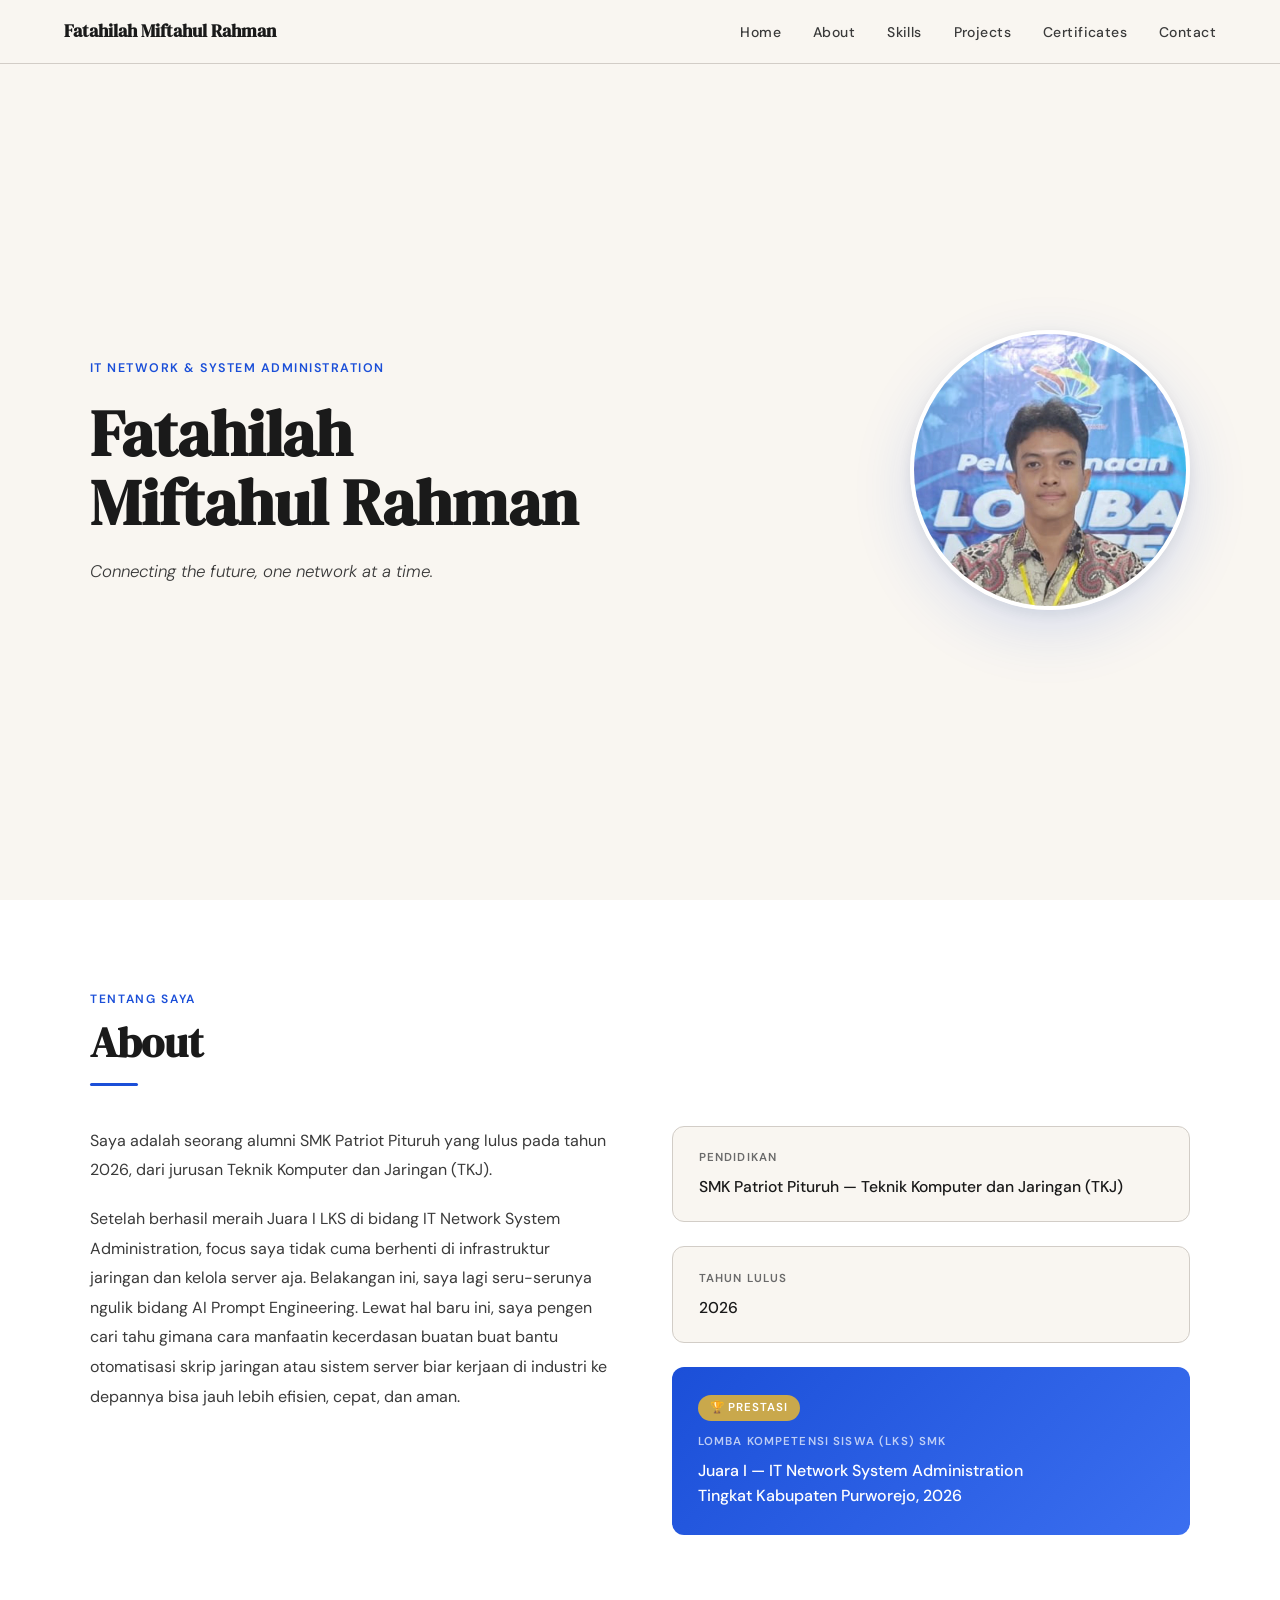
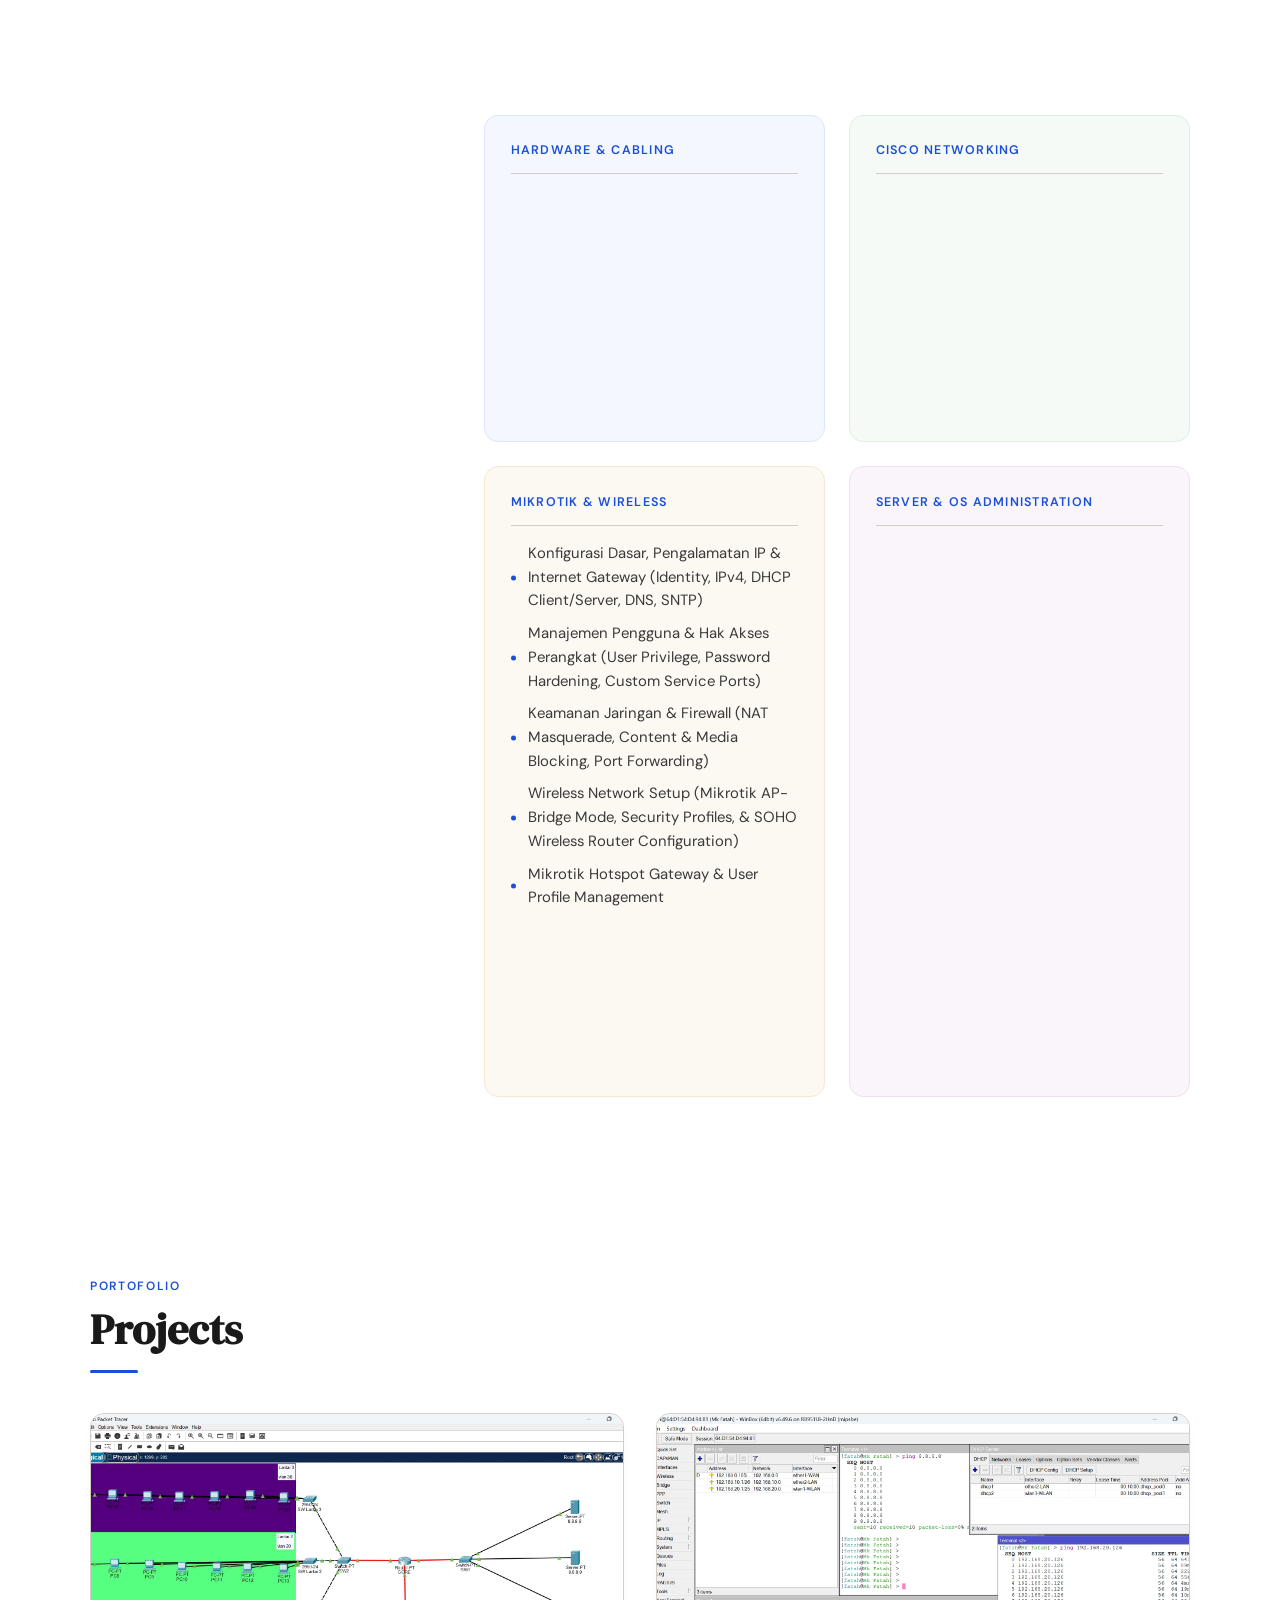
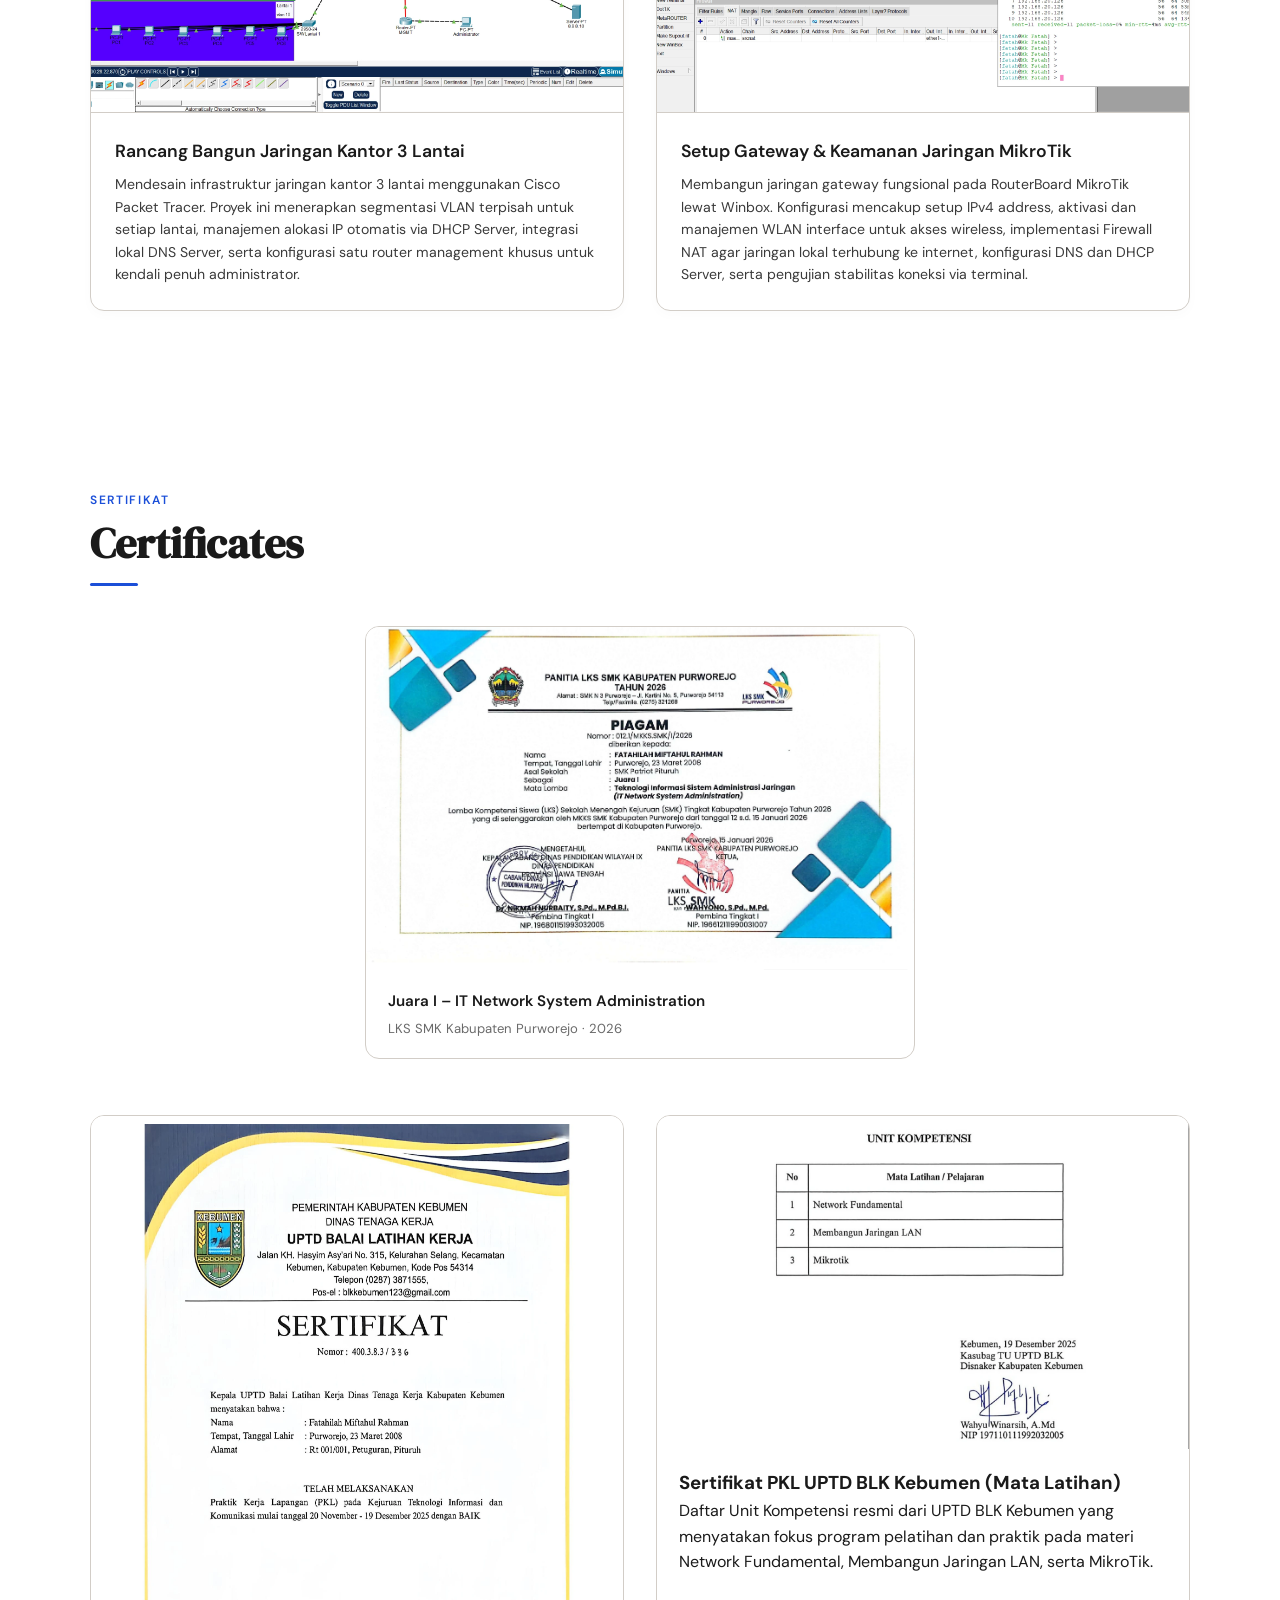
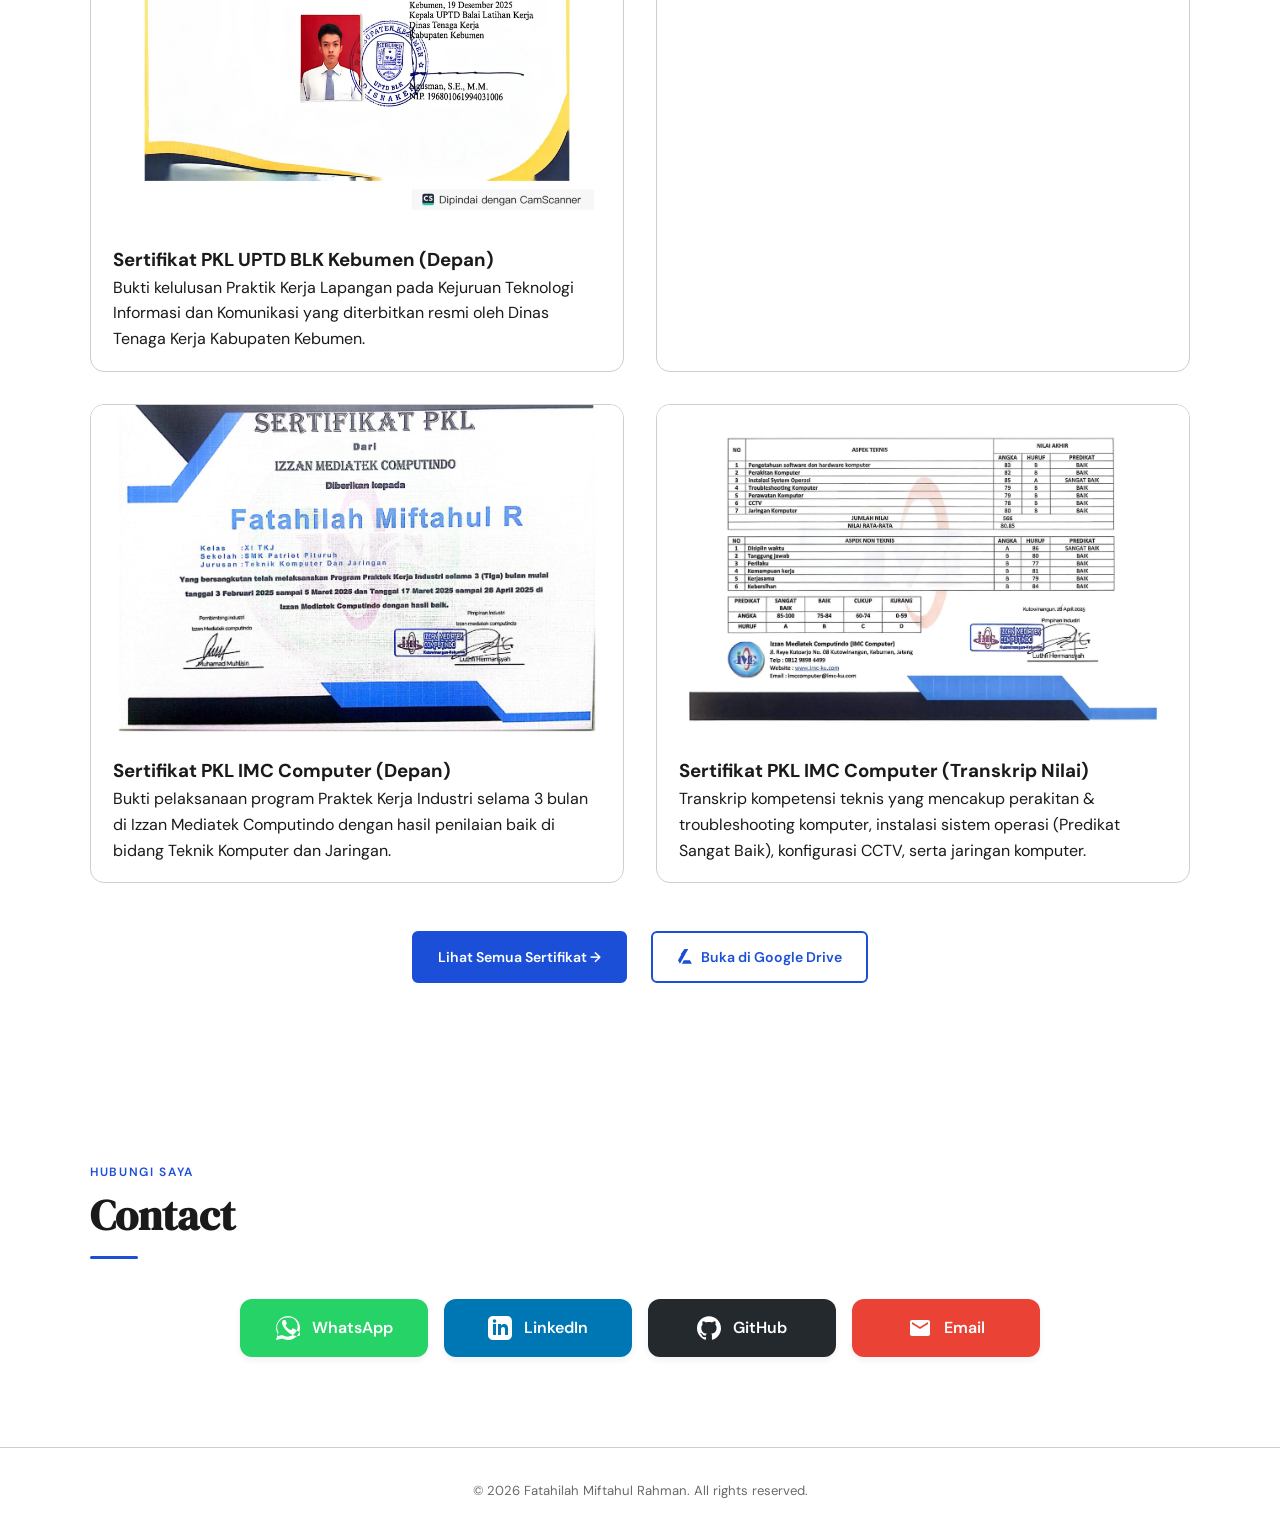
==== commit d2f02988: "Add files via upload" ====
--- a/index.html
+++ b/index.html
@@ -8,6 +8,9 @@
 <meta name="robots" content="index, follow" />
   <meta name="viewport" content="width=device-width, initial-scale=1.0" />
   <title>Fatahilah Miftahul Rahman — Portfolio</title>
+  <!-- Preconnect untuk mempercepat loading font (Anti-Blocking Render) -->
+  <link rel="preconnect" href="https://fonts.googleapis.com" />
+  <link rel="preconnect" href="https://fonts.gstatic.com" crossorigin />
   <link href="https://fonts.googleapis.com/css2?family=DM+Serif+Display:ital@0;1&family=DM+Sans:wght@300;400;500;600&display=swap" rel="stylesheet" />
   <link rel="stylesheet" href="style.css" />
 </head>
--- a/style.css
+++ b/style.css
@@ -11,14 +11,15 @@
   --cream: #F9F6F1;
   --white: #FFFFFF;
   --ink: #1A1A1A;
-  --ink-soft: #4A4A4A;
-  --ink-muted: #8A8A8A;
+  --ink-soft: #3A3A3A;   /* Diperpekat dari #4A4A4A agar kontrasnya lolos audit */
+  --ink-muted: #6A6A6A;  /* Diperpekat dari #8A8A8A agar teks kecil terbaca jelas */
   --accent: #1B4FD8;
   --accent-light: #E8EEFB;
   --accent-soft: #3B6FF0;
-  --border: #E2DDD8;
+  --border: #D2CDC7;     /* Dipertegas sedikit agar pembatas kartu terlihat tegas */
   --gold: #C9A84C;
 }
+
 
 html { 
   scroll-behavior: smooth; 
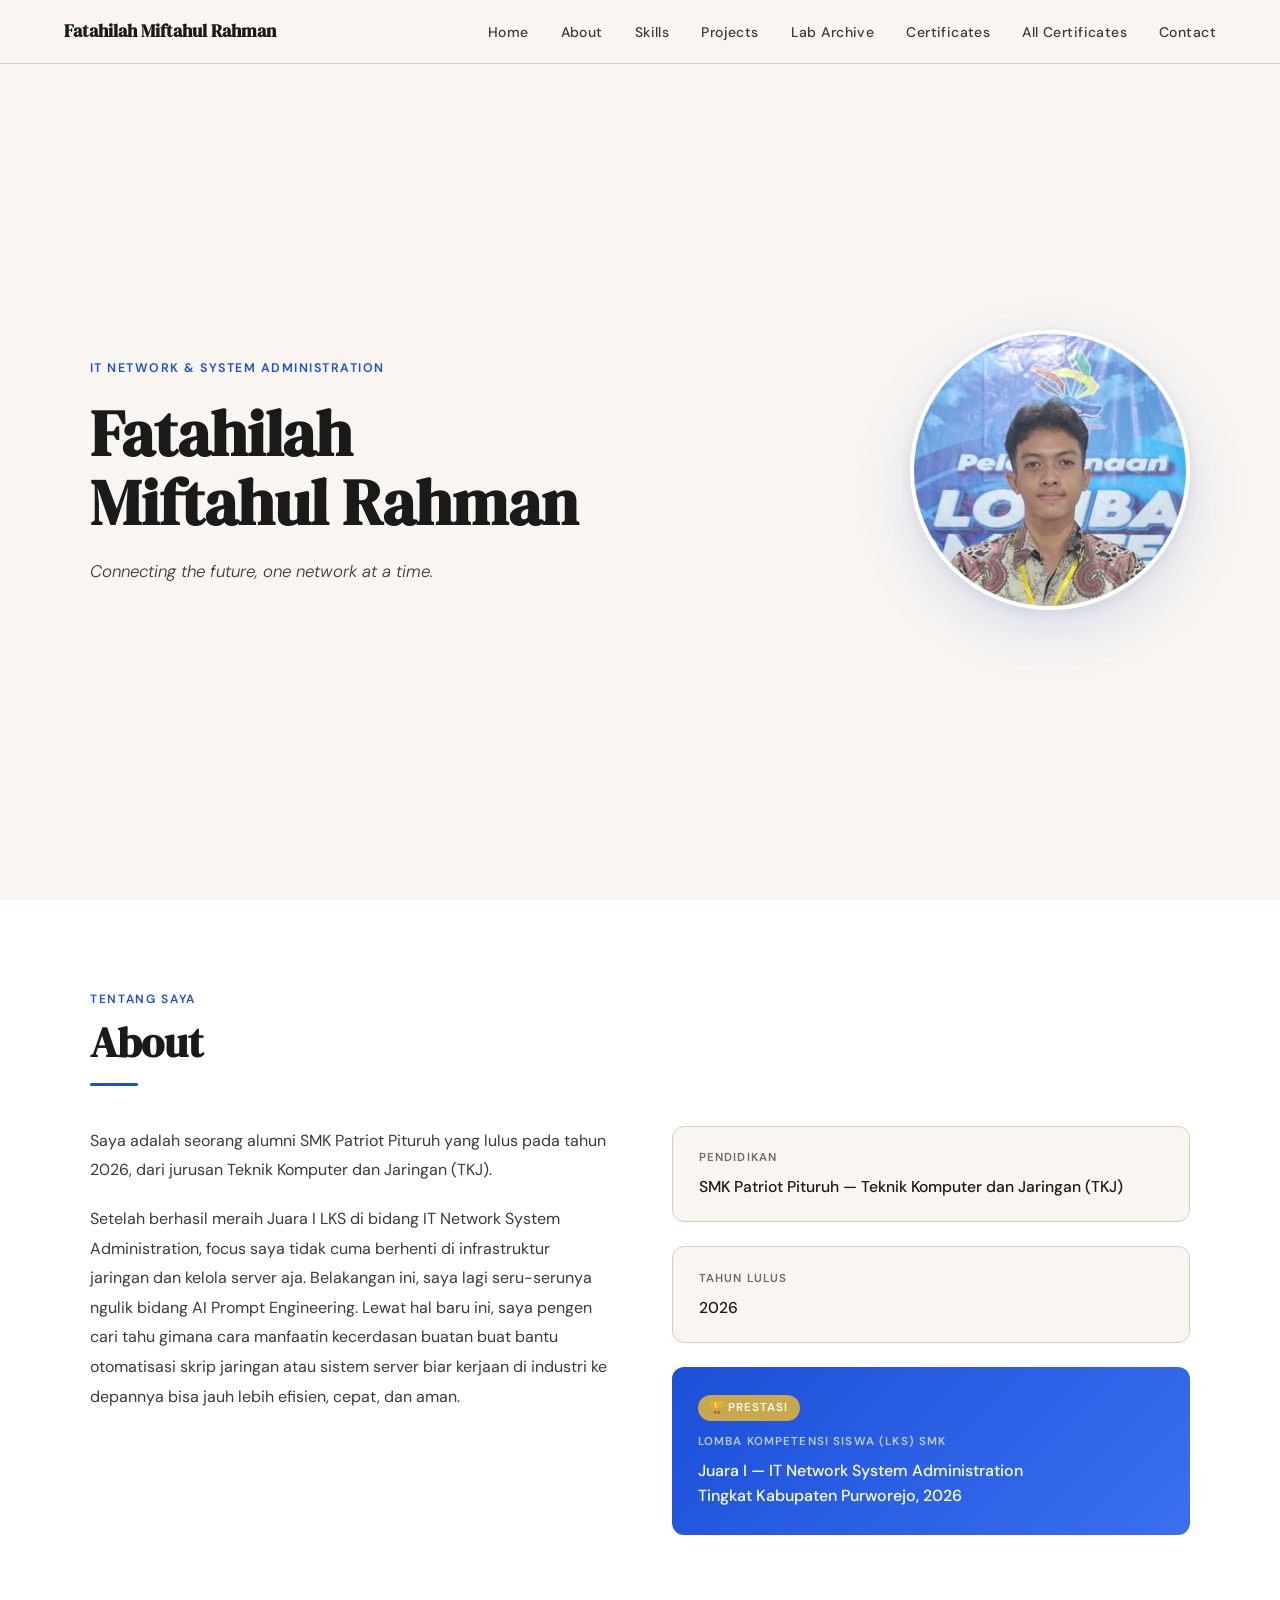
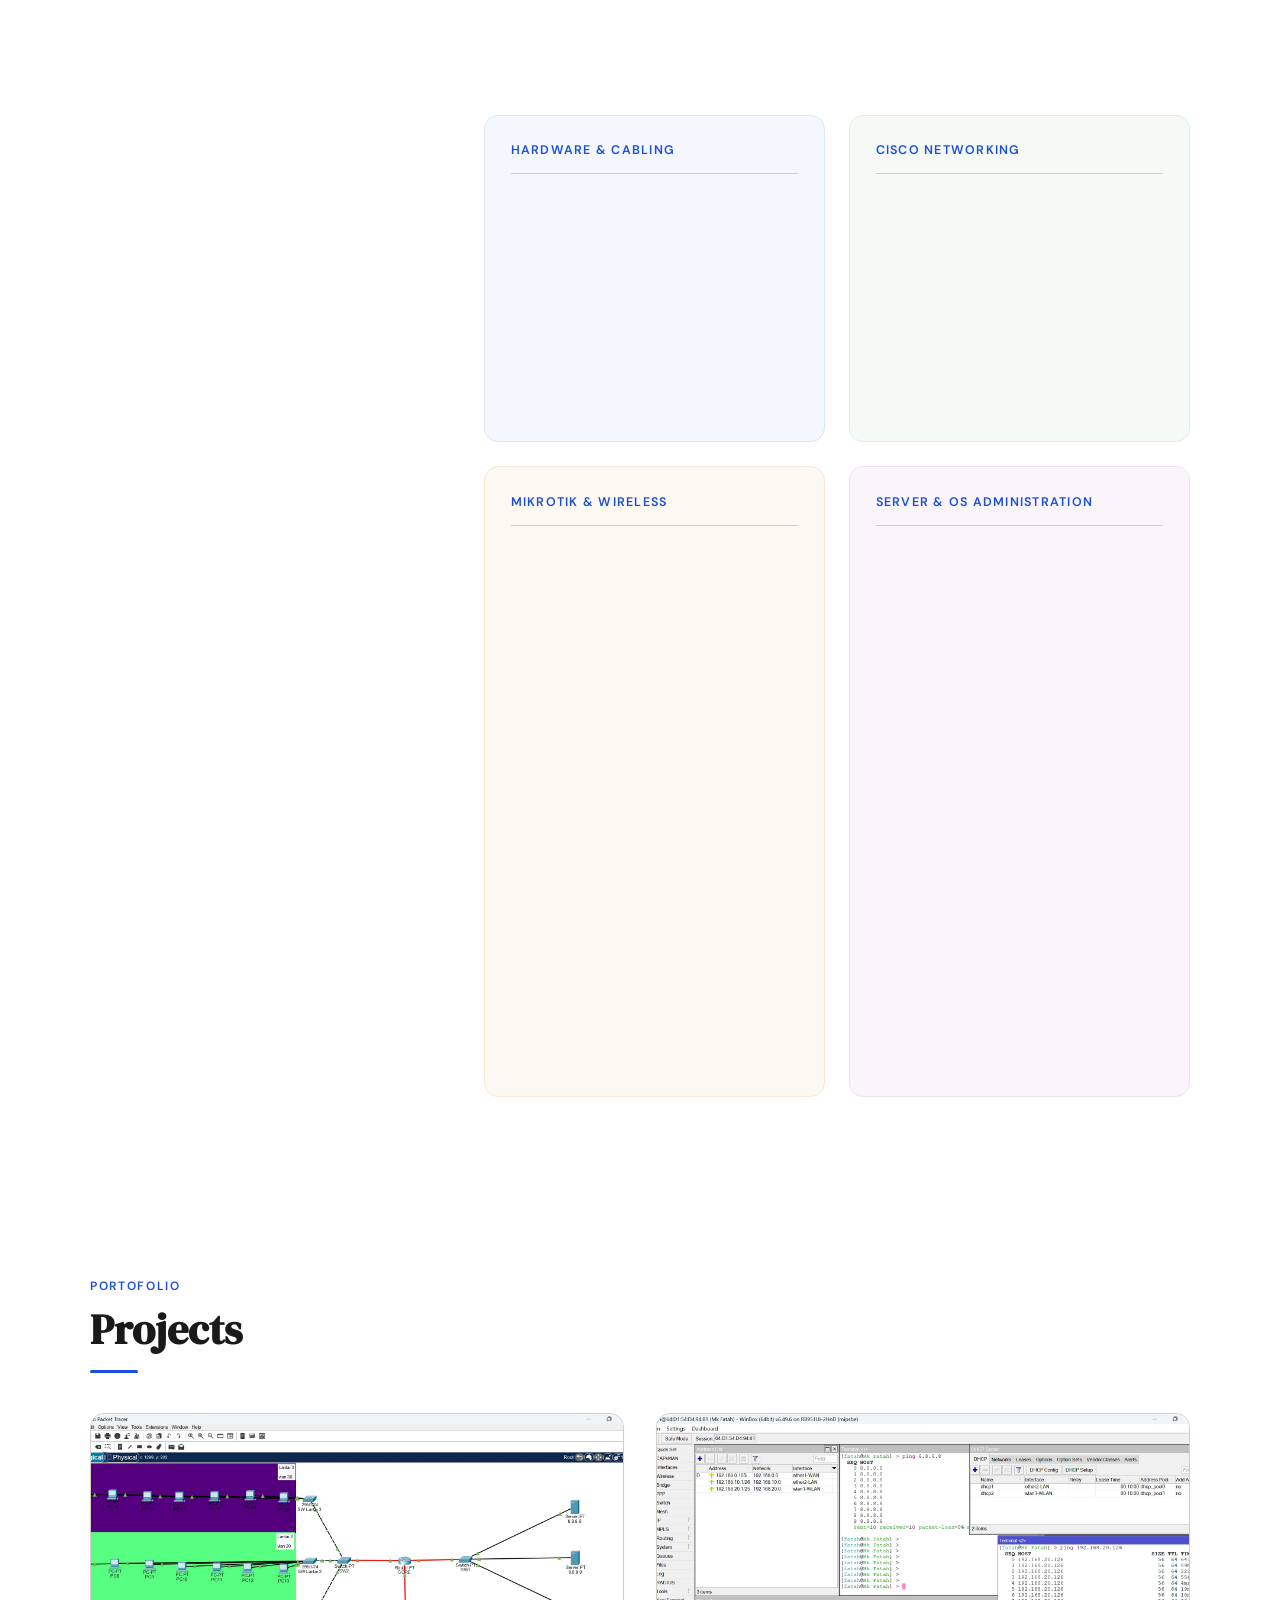
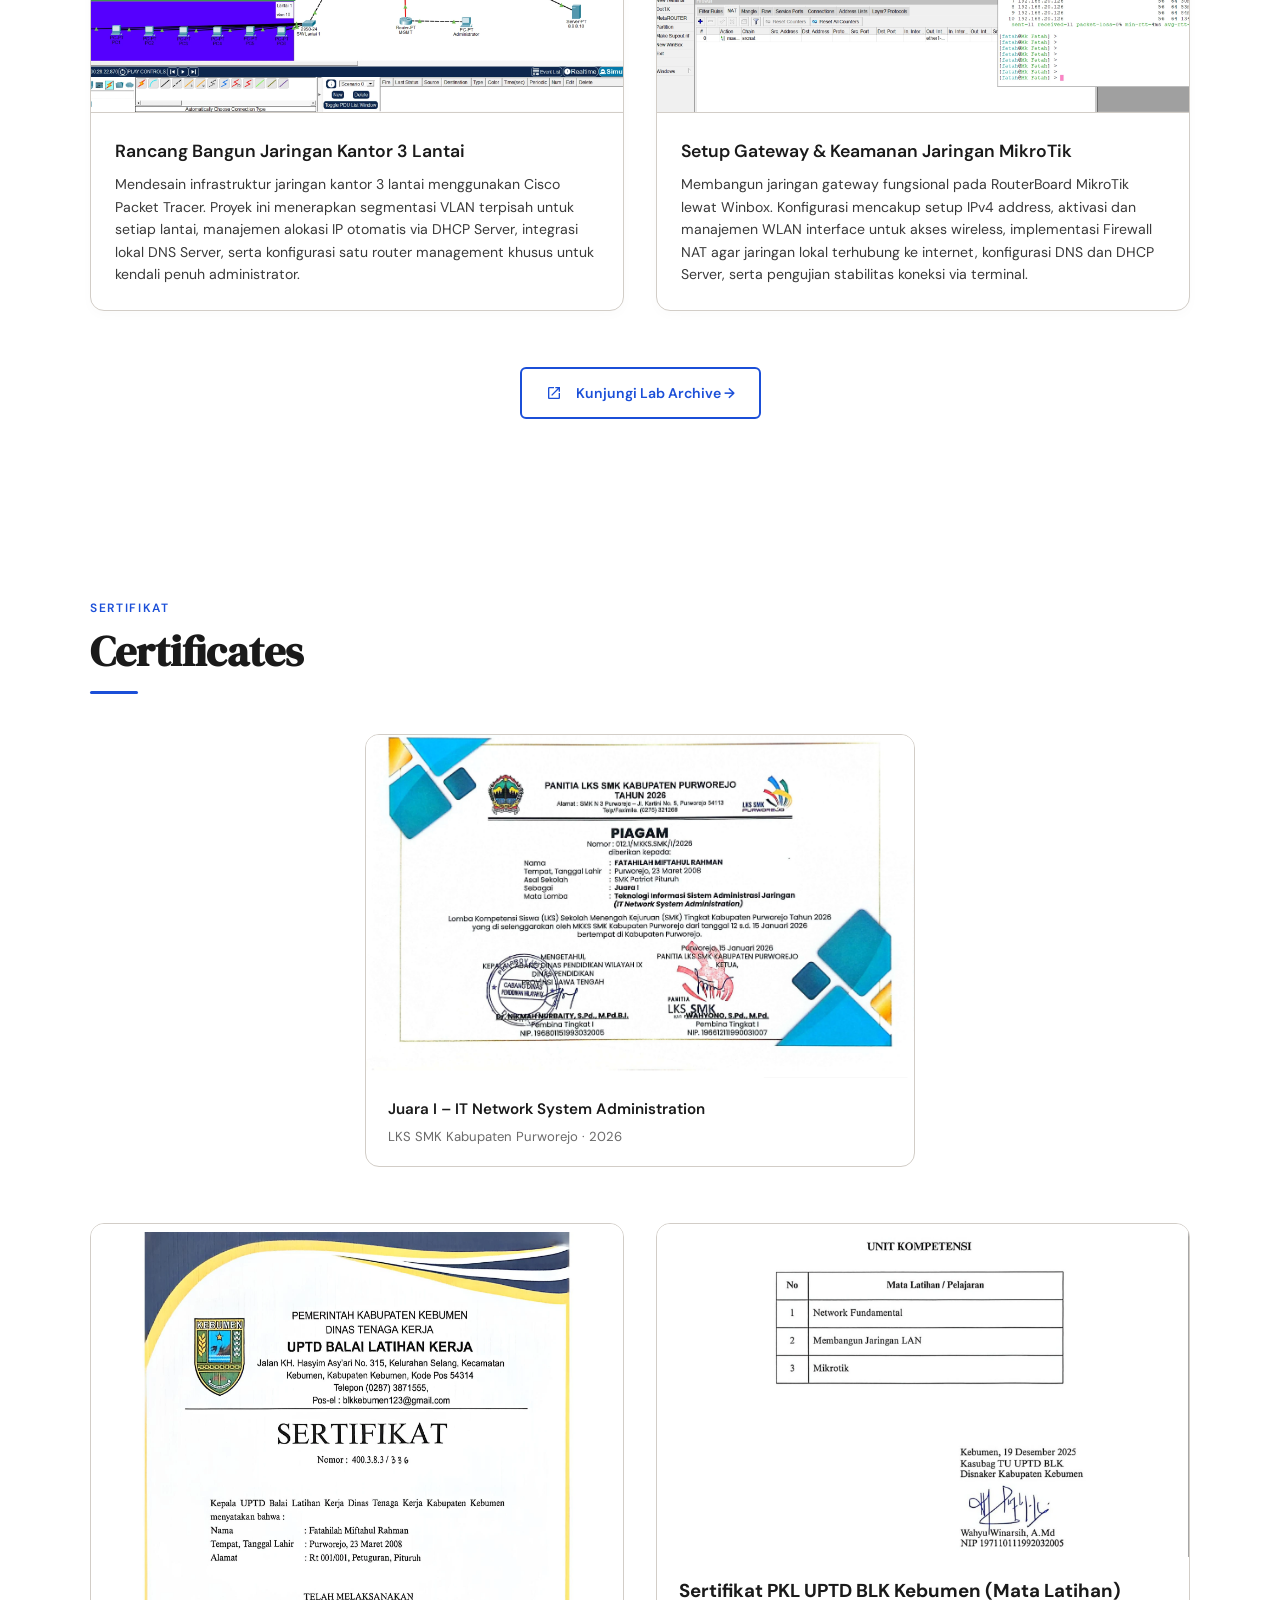
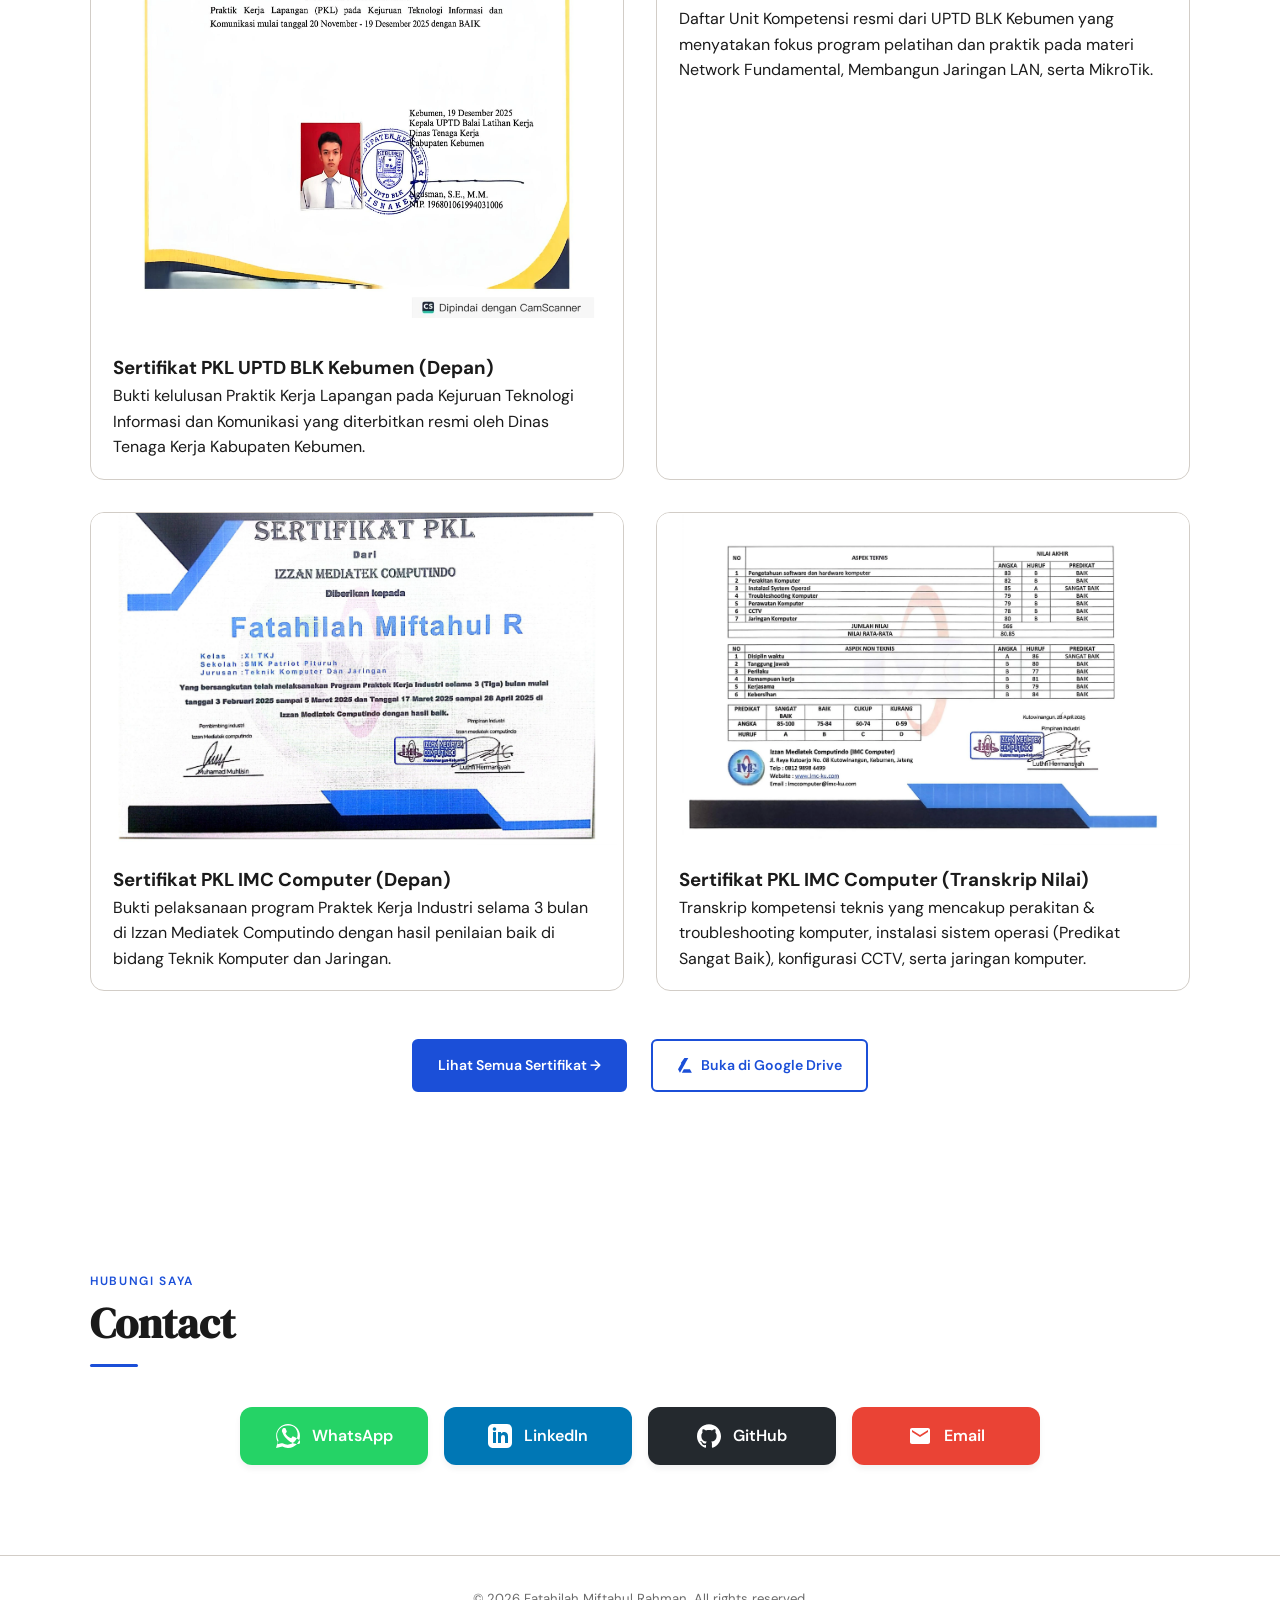
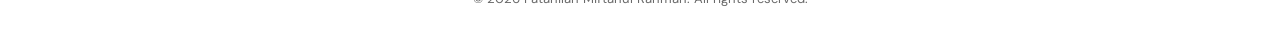
==== commit e6dff358: "Remove target='_blank' from Lab Archive links" ====
--- a/index.html
+++ b/index.html
@@ -2,270 +2,298 @@
 <html lang="id">
 <head>
   <meta charset="UTF-8" />
-  <meta name="description" content="Portofolio profesional Fatahilah Miftahul Rahman, spesialis IT Network &amp; System Administration. Kumpulan proyek lab infrastruktur, jaringan komputer, dan sertifikasi digital terverifikasi." />
-<meta name="keywords" content="Fatahilah Miftahul Rahman, IT Network, System Administration, Network Engineer, Portofolio IT, Susun Lab Jaringan, Cisco, MikroTik" />
-<meta name="author" content="Fatahilah Miftahul Rahman" />
-<meta name="robots" content="index, follow" />
+  <meta name="description" content="Portofolio profesional Fatahilah Miftahul Rahman, spesialis IT Network &amp; System Administration dan Juara LKS. Kumpulan proyek lab infrastruktur, jaringan komputer, dan sertifikasi digital terverifikasi." />
+  <meta name="keywords" content="Fatahilah Miftahul Rahman, fatahilah lks, IT Network, System Administration, Network Engineer, Portofolio IT, Susun Lab Jaringan, Cisco, MikroTik" />
+  <meta name="author" content="Fatahilah Miftahul Rahman" />
+  <meta name="robots" content="index, follow" />
+  <meta name="google-site-verification" content="Aoz5LKtkZVpfiiYihN88qZSN1OQKcmd6wLHYbKKLfgU" />
   <meta name="viewport" content="width=device-width, initial-scale=1.0" />
   <title>Fatahilah Miftahul Rahman — Portfolio</title>
-  <!-- Preconnect untuk mempercepat loading font (Anti-Blocking Render) -->
+  
+  <!-- 1. Amankan koneksi ke server font lebih awal -->
   <link rel="preconnect" href="https://fonts.googleapis.com" />
   <link rel="preconnect" href="https://fonts.gstatic.com" crossorigin />
-  <link href="https://fonts.googleapis.com/css2?family=DM+Serif+Display:ital@0;1&family=DM+Sans:wght@300;400;500;600&display=swap" rel="stylesheet" />
+
+  <!-- 2. Panggil font secara Asynchronous (Tidak memblokir layar) -->
+  <link rel="stylesheet" href="https://fonts.googleapis.com/css2?family=DM+Serif+Display:ital@0;1&family=DM+Sans:wght@300;400;500;600&display=swap" media="print" onload="this.media='all'" />
+
+  <!-- 3. Antisipasi jika browser pengunjung tidak mendukung skrip di atas -->
+  <noscript>
+    <link rel="stylesheet" href="https://fonts.googleapis.com/css2?family=DM+Serif+Display:ital@0;1&family=DM+Sans:wght@300;400;500;600&display=swap" />
+  </noscript>
+
   <link rel="stylesheet" href="style.css" />
 </head>
 <body>
 
-  <nav id="main-nav">
-    <a href="#home" class="nav-logo">Fatahilah Miftahul Rahman</a>
-    <div class="menu-toggle" id="mobile-menu">
-      <span></span>
-      <span></span>
-      <span></span>
-    </div>
-    
-    <div class="nav-overlay" id="nav-overlay">
-      <div class="overlay-header">
-        <span class="overlay-title">Menu</span>
-        <div class="close-btn" id="close-menu">&times;</div>
-      </div>
-      <ul class="overlay-links">
-        <li><a href="#home">Home</a></li>
-        <li><a href="#about">About</a></li>
-        <li><a href="#skills">Skills</a></li>
-        <li><a href="#projects">Projects</a></li>
-        <li><a href="#certificates">Certificates</a></li>
-        <li><a href="#contact">Contact</a></li>
-      </ul>
-    </div>
-  </nav>
-
-  <section id="home">
-    <div class="hero-bg-line"></div>
-    <div class="hero-content">
-      <div class="hero-text">
-        <span class="hero-eyebrow">IT Network &amp; System Administration</span>
-        <h1 class="hero-name">Fatahilah<br>Miftahul Rahman</h1>
-        <p class="hero-tagline">Connecting the future, one network at a time.</p>
-      </div>
-      <div class="hero-photo-wrap">
-        <img src="assets/profile.webp" alt="Foto profil Fatahilah Miftahul Rahman" />
-      </div>
-    </div>
-  </section>
-
-  <section id="about">
-    <div class="section-inner">
-      <p class="section-label">Tentang Saya</p>
-      <h2 class="section-title">About</h2>
-      <div class="divider"></div>
-      <div class="about-grid">
-        <div class="about-body">
-          <p>Saya adalah seorang alumni SMK Patriot Pituruh yang lulus pada tahun 2026, dari jurusan Teknik Komputer dan Jaringan (TKJ).</p>
-          <p>Setelah berhasil meraih Juara I LKS di bidang IT Network System Administration, focus saya tidak cuma berhenti di infrastruktur jaringan dan kelola server aja. Belakangan ini, saya lagi seru-serunya ngulik bidang AI Prompt Engineering. Lewat hal baru ini, saya pengen cari tahu gimana cara manfaatin kecerdasan buatan buat bantu otomatisasi skrip jaringan atau sistem server biar kerjaan di industri ke depannya bisa jauh lebih efisien, cepat, dan aman.</p>
-        </div>
-        <div class="about-meta">
-          <div class="meta-card">
-            <div class="meta-card-label">Pendidikan</div>
-            <div class="meta-card-value">SMK Patriot Pituruh — Teknik Komputer dan Jaringan (TKJ)</div>
-          </div>
-          <div class="meta-card">
-            <div class="meta-card-label">Tahun Lulus</div>
-            <div class="meta-card-value">2026</div>
-          </div>
-          <div class="achievement-card">
-            <div class="achievement-badge">🏆 Prestasi</div>
-            <div class="meta-card-label">Lomba Kompetensi Siswa (LKS) SMK</div>
-            <div class="meta-card-value">Juara I — IT Network System Administration<br>Tingkat Kabupaten Purworejo, 2026</div>
-          </div>
-        </div>
-      </div>
-    </div>
-  </section>
-
-  <section id="skills">
-    <div class="section-inner">
-      <div>
-        <p class="section-label">Keahlian</p>
-        <h2 class="section-title">Skills</h2>
+  <!-- LANDMARK HEADER: Memperbaiki aksesibilitas navigasi utama -->
+  <header>
+    <nav id="main-nav">
+      <a href="#home" class="nav-logo">Fatahilah Miftahul Rahman</a>
+      <div class="menu-toggle" id="mobile-menu">
+        <span></span>
+        <span></span>
+        <span></span>
+      </div>
+      
+      <div class="nav-overlay" id="nav-overlay">
+        <div class="overlay-header">
+          <span class="overlay-title">Menu</span>
+          <div class="close-btn" id="close-menu">&times;</div>
+        </div>
+        <ul class="overlay-links">
+          <li><a href="#home">Home</a></li>
+          <li><a href="#about">About</a></li>
+          <li><a href="#skills">Skills</a></li>
+          <li><a href="#projects">Projects</a></li>
+          <li><a href="https://fatahilah-lab.vercel.app/">Lab Archive</a></li>
+          <li><a href="#certificates">Certificates</a></li>
+          <li><a href="certificates.html">All Certificates</a></li>
+          <li><a href="#contact">Contact</a></li>
+        </ul>
+      </div>
+    </nav>
+  </header>
+
+  <!-- LANDMARK MAIN: Membantu screen reader mengenali konten inti halaman -->
+  <main>
+    <section id="home">
+      <div class="hero-bg-line"></div>
+      <div class="hero-content">
+        <div class="hero-text">
+          <span class="hero-eyebrow">IT Network &amp; System Administration</span>
+          <h1 class="hero-name">Fatahilah<br>Miftahul Rahman</h1>
+          <p class="hero-tagline">Connecting the future, one network at a time.</p>
+        </div>
+        <div class="hero-photo-wrap">
+          <!-- OPTIMASI LCP: Menambahkan fetchpriority high agar langsung di-load -->
+          <img src="assets/profile.webp" alt="Foto Profil Fatahilah Miftahul Rahman" width="150" height="150" fetchpriority="high" />
+        </div>
+      </div>
+    </section>
+
+    <section id="about">
+      <div class="section-inner">
+        <p class="section-label">Tentang Saya</p>
+        <h2 class="section-title">About</h2>
         <div class="divider"></div>
-      </div>
-      <div class="skills-grid">
-        <div class="skill-category">
-          <div class="skill-cat-title">Hardware &amp; Cabling</div>
-          <ul class="skill-list">
-            <li>PC Assembly &amp; Hardware Troubleshooting</li>
-            <li>UTP Cabling (Crimping) &amp; LAN Testing</li>
-            <li>Fiber Optic Splicing &amp; Fast Connector Termination</li>
-            <li>Fiber Optic Testing (OPM &amp; VFL)</li>
-            <li>Rack Server &amp; Cable Management</li>
-          </ul>
-        </div>
-        <div class="skill-category">
-          <div class="skill-cat-title">Cisco Networking</div>
-          <ul class="skill-list">
-            <li>Konfigurasi Dasar &amp; Keamanan Device</li>
-            <li>Infrastruktur Switching, VLAN &amp; Trunking</li>
-            <li>Implementasi STP Portfast &amp; EtherChannel</li>
-            <li>Pengalamatan IPv4 &amp; IPv6 Addressing</li>
-            <li>Static &amp; Dynamic Routing (OSPF, BGP, EIGRP, RIP)</li>
-          </ul>
-        </div>
-        <div class="skill-category">
-          <div class="skill-cat-title">Mikrotik &amp; Wireless</div>
-          <ul class="skill-list">
-            <li>Konfigurasi Dasar, Pengalamatan IP &amp; Internet Gateway (Identity, IPv4, DHCP Client/Server, DNS, SNTP)</li>
-            <li>Manajemen Pengguna &amp; Hak Akses Perangkat (User Privilege, Password Hardening, Custom Service Ports)</li>
-            <li>Keamanan Jaringan &amp; Firewall (NAT Masquerade, Content &amp; Media Blocking, Port Forwarding)</li>
-            <li>Wireless Network Setup (Mikrotik AP-Bridge Mode, Security Profiles, &amp; SOHO Wireless Router Configuration)</li>
-            <li>Mikrotik Hotspot Gateway &amp; User Profile Management</li>
-          </ul>
-        </div>
-        <div class="skill-category">
-          <div class="skill-cat-title">Server &amp; OS Administration</div>
-          <ul class="skill-list">
-            <li>Linux Server (Debian 12 &amp; 13): Network Config (IP, Gateway, DNS, Resolvconf, Timezone) &amp; SSH Server</li>
-            <li>Linux Services (Debian 12 &amp; 13): DNS Server (Bind9) &amp; Web Server (Nginx, Apache2, Virtual Host)</li>
-            <li>Network Optimization &amp; Security: DHCP Server, Nftables Firewall, &amp; VRRP Redundancy</li>
-            <li>High Availability Server: HAProxy (Load Balancing Round-Robin)</li>
-            <li>Windows Server 2022 Services: ADDS, DNS Server, DHCP Server, &amp; IIS (Internet Information Services)</li>
-            <li>Windows Server Data Mgmt: File Sharing, RAID Storage, Organizational Units (OU), User &amp; Group Management</li>
-            <li>AI Prompt Engineering: Pemanfaatan LLM untuk Otomatisasi Skrip &amp; Troubleshooting Sistem</li>
-          </ul>
-        </div>
-      </div>
-    </div>
-  </section>
-
-  <section id="projects">
-    <div class="section-inner">
-      <p class="section-label">Portofolio</p>
-      <h2 class="section-title">Projects</h2>
-      <div class="divider"></div>
-      
-      <div class="projects-grid">
-        <div class="project-card">
-          <div class="project-img-wrap">
-            <img src="assets/Topologi-Cisco-PT-01.webp" alt="Topologi Cisco Packet Tracer" loading="lazy" />
-          </div>
-          <div class="project-info">
-            <h3 class="project-card-title">Rancang Bangun Jaringan Kantor 3 Lantai</h3>
-            <p class="project-desc">Mendesain infrastruktur jaringan kantor 3 lantai menggunakan Cisco Packet Tracer. Proyek ini menerapkan segmentasi VLAN terpisah untuk setiap lantai, manajemen alokasi IP otomatis via DHCP Server, integrasi lokal DNS Server, serta konfigurasi satu router management khusus untuk kendali penuh administrator.</p>
-          </div>
-        </div>
-
-        <div class="project-card">
-          <div class="project-img-wrap">
-            <img src="assets/Mikrotik-01.webp" alt="Konfigurasi MikroTik" loading="lazy" />
-          </div>
-          <div class="project-info">
-            <h3 class="project-card-title">Setup Gateway &amp; Keamanan Jaringan MikroTik</h3>
-            <p class="project-desc">Membangun jaringan gateway fungsional pada RouterBoard MikroTik lewat Winbox. Konfigurasi mencakup setup IPv4 address, aktivasi dan manajemen WLAN interface untuk akses wireless, implementasi Firewall NAT agar jaringan lokal terhubung ke internet, konfigurasi DNS dan DHCP Server, serta pengujian stabilitas koneksi via terminal.</p>
-          </div>
-        </div>
-      </div>
-    </div>
-  </section>
-
-  <section id="certificates">
-    <div class="section-inner">
-      <p class="section-label">Sertifikat</p>
-      <h2 class="section-title">Certificates</h2>
-      <div class="divider"></div>
-      <div class="cert-grid">
+        <div class="about-grid">
+          <div class="about-body">
+            <p>Saya adalah seorang alumni SMK Patriot Pituruh yang lulus pada tahun 2026, dari jurusan Teknik Komputer dan Jaringan (TKJ).</p>
+            <p>Setelah berhasil meraih Juara I LKS di bidang IT Network System Administration, focus saya tidak cuma berhenti di infrastruktur jaringan dan kelola server aja. Belakangan ini, saya lagi seru-serunya ngulik bidang AI Prompt Engineering. Lewat hal baru ini, saya pengen cari tahu gimana cara manfaatin kecerdasan buatan buat bantu otomatisasi skrip jaringan atau sistem server biar kerjaan di industri ke depannya bisa jauh lebih efisien, cepat, dan aman.</p>
+          </div>
+          <div class="about-meta">
+            <div class="meta-card">
+              <div class="meta-card-label">Pendidikan</div>
+              <div class="meta-card-value">SMK Patriot Pituruh — Teknik Komputer dan Jaringan (TKJ)</div>
+            </div>
+            <div class="meta-card">
+              <div class="meta-card-label">Tahun Lulus</div>
+              <div class="meta-card-value">2026</div>
+            </div>
+            <div class="achievement-card">
+              <div class="achievement-badge">🏆 Prestasi</div>
+              <div class="meta-card-label">Lomba Kompetensi Siswa (LKS) SMK</div>
+              <div class="meta-card-value">Juara I — IT Network System Administration<br>Tingkat Kabupaten Purworejo, 2026</div>
+            </div>
+          </div>
+        </div>
+      </div>
+    </section>
+
+    <section id="skills">
+      <div class="section-inner">
+        <div>
+          <p class="section-label">Keahlian</p>
+          <h2 class="section-title">Skills</h2>
+          <div class="divider"></div>
+        </div>
+        <div class="skills-grid">
+          <div class="skill-category">
+            <div class="skill-cat-title">Hardware &amp; Cabling</div>
+            <ul class="skill-list">
+              <li>PC Assembly &amp; Hardware Troubleshooting</li>
+              <li>UTP Cabling (Crimping) &amp; LAN Testing</li>
+              <li>Fiber Optic Splicing &amp; Fast Connector Termination</li>
+              <li>Fiber Optic Testing (OPM &amp; VFL)</li>
+              <li>Rack Server &amp; Cable Management</li>
+            </ul>
+          </div>
+          <div class="skill-category">
+            <div class="skill-cat-title">Cisco Networking</div>
+            <ul class="skill-list">
+              <li>Konfigurasi Dasar &amp; Keamanan Device</li>
+              <li>Infrastruktur Switching, VLAN &amp; Trunking</li>
+              <li>Implementasi STP Portfast &amp; EtherChannel</li>
+              <li>Pengalamatan IPv4 &amp; IPv6 Addressing</li>
+              <li>Static &amp; Dynamic Routing (OSPF, BGP, EIGRP, RIP)</li>
+            </ul>
+          </div>
+          <div class="skill-category">
+            <div class="skill-cat-title">Mikrotik &amp; Wireless</div>
+            <ul class="skill-list">
+              <li>Konfigurasi Dasar, Pengalamatan IP &amp; Internet Gateway (Identity, IPv4, DHCP Client/Server, DNS, SNTP)</li>
+              <li>Manajemen Pengguna &amp; Hak Akses Perangkat (User Privilege, Password Hardening, Custom Service Ports)</li>
+              <li>Keamanan Jaringan &amp; Firewall (NAT Masquerade, Content &amp; Media Blocking, Port Forwarding)</li>
+              <li>Wireless Network Setup (Mikrotik AP-Bridge Mode, Security Profiles, &amp; SOHO Wireless Router Configuration)</li>
+              <li>Mikrotik Hotspot Gateway &amp; User Profile Management</li>
+            </ul>
+          </div>
+          <div class="skill-category">
+            <div class="skill-cat-title">Server &amp; OS Administration</div>
+            <ul class="skill-list">
+              <li>Linux Server (Debian 12 &amp; 13): Network Config (IP, Gateway, DNS, Resolvconf, Timezone) &amp; SSH Server</li>
+              <li>Linux Services (Debian 12 &amp; 13): DNS Server (Bind9) &amp; Web Server (Nginx, Apache2, Virtual Host)</li>
+              <li>Network Optimization &amp; Security: DHCP Server, Nftables Firewall, &amp; VRRP Redundancy</li>
+              <li>High Availability Server: HAProxy (Load Balancing Round-Robin)</li>
+              <li>Windows Server 2022 Services: ADDS, DNS Server, DHCP Server, &amp; IIS (Internet Information Services)</li>
+              <li>Windows Server Data Mgmt: File Sharing, RAID Storage, Organizational Units (OU), User &amp; Group Management</li>
+              <li>AI Prompt Engineering: Pemanfaatan LLM untuk Otomatisasi Skrip &amp; Troubleshooting Sistem</li>
+            </ul>
+          </div>
+        </div>
+      </div>
+    </section>
+
+    <section id="projects">
+      <div class="section-inner">
+        <p class="section-label">Portofolio</p>
+        <h2 class="section-title">Projects</h2>
+        <div class="divider"></div>
         
-        <div class="cert-card lks-featured">
-          <div class="cert-img-wrap">
-            <img src="assets/certificates/certificate-lks.webp" alt="Sertifikat LKS SMK Kabupaten Purworejo 2026" loading="lazy" />
-          </div>
-          <div class="cert-info">
-            <div class="cert-name">Juara I – IT Network System Administration</div>
-            <div class="cert-year">LKS SMK Kabupaten Purworejo · 2026</div>
-          </div>
-        </div>
-
-        <div class="cert-card pkl-vertical">
-          <div class="cert-img-wrap">
-            <img src="assets/certificates/Sertifikat-PKL-UPTD-BLK-Kebumen-depan.webp" alt="Sertifikat PKL UPTD BLK Kebumen - Depan" loading="lazy" />
-          </div>
-          <div class="cert-info">
-            <h3 class="cert-card-title">Sertifikat PKL UPTD BLK Kebumen (Depan)</h3>
-            <p class="cert-desc">Bukti kelulusan Praktik Kerja Lapangan pada Kejuruan Teknologi Informasi dan Komunikasi yang diterbitkan resmi oleh Dinas Tenaga Kerja Kabupaten Kebumen.</p>
-          </div>
-        </div>
-
-        <div class="cert-card">
-          <div class="cert-img-wrap">
-            <img src="assets/certificates/Sertifikat-PKL-UPTD-BLK-Kebumen-belakang.webp" alt="Sertifikat PKL UPTD BLK Kebumen - Unit Kompetensi" loading="lazy" />
-          </div>
-          <div class="cert-info">
-            <h3 class="cert-card-title">Sertifikat PKL UPTD BLK Kebumen (Mata Latihan)</h3>
-            <p class="cert-desc">Daftar Unit Kompetensi resmi dari UPTD BLK Kebumen yang menyatakan fokus program pelatihan dan praktik pada materi Network Fundamental, Membangun Jaringan LAN, serta MikroTik.</p>
-          </div>
-        </div>
-
-        <div class="cert-card">
-          <div class="cert-img-wrap">
-            <img src="assets/certificates/Sertifikat-PKL-IMC-Computer-depan.webp" alt="Sertifikat PKL Izzan Mediatek Computindo - Depan" loading="lazy" />
-          </div>
-          <div class="cert-info">
-            <h3 class="cert-card-title">Sertifikat PKL IMC Computer (Depan)</h3>
-            <p class="cert-desc">Bukti pelaksanaan program Praktek Kerja Industri selama 3 bulan di Izzan Mediatek Computindo dengan hasil penilaian baik di bidang Teknik Komputer dan Jaringan.</p>
-          </div>
-        </div>
-
-        <div class="cert-card">
-          <div class="cert-img-wrap">
-            <img src="assets/certificates/Sertifikat-PKL-IMC-Computer-belakang.webp" alt="Sertifikat PKL Izzan Mediatek Computindo - Transkrip Nilai" loading="lazy" />
-          </div>
-          <div class="cert-info">
-            <h3 class="cert-card-title">Sertifikat PKL IMC Computer (Transkrip Nilai)</h3>
-            <p class="cert-desc">Transkrip kompetensi teknis yang mencakup perakitan & troubleshooting komputer, instalasi sistem operasi (Predikat Sangat Baik), konfigurasi CCTV, serta jaringan komputer.</p>
-          </div>
-        </div>
-      </div>
-      
-      <div class="cert-buttons-wrapper">
-        <a href="certificates.html" class="cert-btn btn-primary">
-          Lihat Semua Sertifikat →
-        </a>
-        <a href="https://drive.google.com/drive/folders/1jxQi8S0QpUtACRlumbORdfEAGRturCqt" target="_blank" rel="noopener" class="cert-btn btn-secondary">
-          <svg viewBox="0 0 24 24" width="16" height="16" fill="currentColor"><path d="M4.433 22l-2.9-5.02 5.4-9.35h5.8L4.433 22zm4.4-9.35L5.733 7.63 11.133 0h5.8l-5.4 9.35H8.833zm11.167 9.35H7.333l2.9-5H19.4l2.9 5h-2.3z"/></svg>
-          Buka di Google Drive
-        </a>
-      </div>
-    </div>
-  </section>
-
-  <section id="contact">
-    <div class="section-inner">
-      <p class="section-label">Hubungi Saya</p>
-      <h2 class="section-title">Contact</h2>
-      <div class="divider"></div>
-      
-      <div class="contact-grid">
-        <a href="https://wa.me/6285117470256" target="_blank" rel="noopener" class="contact-btn wa-color">
-          <svg viewBox="0 0 24 24" width="24" height="24"><path fill="currentColor" d="M.057 24l1.687-6.163c-1.041-1.804-1.588-3.849-1.587-5.946C.06 5.348 5.397.01 12.008.01c3.202.001 6.212 1.246 8.477 3.514 2.266 2.268 3.507 5.28 3.505 8.484-.004 6.657-5.34 11.997-11.953 11.997-2.005-.001-3.973-.502-5.713-1.455L0 24zm6.59-4.846c1.642.973 3.298 1.485 4.93 1.486 5.532 0 10.033-4.505 10.036-10.042.002-2.684-1.038-5.207-2.93-7.101C16.34 1.599 13.82 1.554 11.14 1.554 5.607 1.554 1.105 6.058 1.102 11.595c-.001 1.748.469 3.454 1.359 4.96l-.982 3.59 3.68-.966zm13.107-5.597c-.36-.18-2.126-1.05-2.456-1.17-.33-.12-.57-.18-.81.18-.24.36-.93 1.17-1.14 1.41-.21.24-.42.27-.78.09-.36-.18-1.52-.56-2.894-1.784-1.07-.955-1.793-2.134-2.004-2.494-.21-.36-.02-.555.16-.735.16-.16.36-.42.54-.63.18-.21.24-.36.36-.6.12-.24.06-.45-.03-.63-.09-.18-.81-1.95-1.11-2.672-.293-.703-.592-.609-.81-.62-.21-.01-.45-.01-.69-.01-.24 0-.63.09-.96.45-.33.36-1.26 1.23-1.26 3l1.83 3.84c.18.36 3.54 5.401 8.58 7.581 1.2.519 2.139.83 2.872 1.062 1.203.381 2.297.328 3.162.2s1.926-.78 2.196-1.5c.27-.72.27-1.35.19-1.47-.08-.12-.3-.21-.66-.39z"/></svg>
-          <span>WhatsApp</span>
-        </a>
-
-        <a href="https://www.linkedin.com/in/fatahilah-miftahul-rahman" target="_blank" rel="noopener" class="contact-btn linkedin-color">
-          <svg viewBox="0 0 24 24" width="24" height="24"><path fill="currentColor" d="M19 0h-14c-2.761 0-5 2.239-5 5v14c0 2.761 2.239 5 5 5h14c2.762 0 5-2.239 5-5v-14c0-2.761-2.238-5-5-5zm-11 19h-3v-11h3v11zm-1.5-12.268c-.966 0-1.75-.79-1.75-1.764s.784-1.764 1.75-1.764 1.75.79 1.75 1.764-.783 1.764-1.75 1.764zm13.5 12.268h-3v-5.604c0-3.368-4-3.113-4 0v5.604h-3v-11h3v1.765c1.396-2.586 7-2.777 7 2.476v6.759z"/></svg>
-          <span>LinkedIn</span>
-        </a>
-
-        <a href="https://github.com/fatahilah-tkj" target="_blank" rel="noopener" class="contact-btn github-color">
-          <svg viewBox="0 0 24 24" width="24" height="24"><path fill="currentColor" d="M12 .297c-6.63 0-12 5.373-12 12 0 5.303 3.438 9.8 8.205 11.385.6.113.82-.258.82-.577 0-.285-.01-1.04-.015-2.04-3.338.724-4.042-1.61-4.042-1.61C4.422 18.07 3.633 17.7 3.633 17.7c-1.087-.744.084-.729.084-.729 1.205.084 1.838 1.236 1.838 1.236 1.07 1.835 2.809 1.305 3.495.998.108-.776.417-1.305.76-1.605-2.665-.3-5.466-1.332-5.466-5.93 0-1.31.465-2.38 1.235-3.22-.135-.303-.54-1.523.105-3.176 0 0 1.005-.322 3.3 1.23.96-.267 1.98-.399 3-.405 1.02.006 2.04.138 3 .405 2.28-1.552 3.285-1.23 3.285-1.23.645 1.653.24 2.873.12 3.176.765.84 1.23 1.91 1.23 3.22 0 4.61-2.805 5.625-5.475 5.92.42.36.81 1.096.81 2.22 0 1.606-.015 2.896-.015 3.286 0 .315.21.69.825.57C20.565 22.092 24 17.592 24 12.297c0-6.627-5.373-12-12-12"/></svg>
-          <span>GitHub</span>
-        </a>
-
-        <a href="mailto:fatahilah.f10@gmail.com" class="contact-btn email-color">
-          <svg viewBox="0 0 24 24" width="24" height="24"><path fill="currentColor" d="M20 4H4c-1.1 0-1.99.9-1.99 2L2 18c0 1.1.9 2 2 2h16c1.1 0 2-.9 2-2V6c0-1.1-.9-2-2-2zm0 4l-8 5-8-5V6l8 5 8-5v2z"/></svg>
-          <span>Email</span>
-        </a>
-      </div>
-    </div>
-  </section>
+        <div class="projects-grid">
+          <div class="project-card">
+            <div class="project-img-wrap">
+              <img src="assets/Topologi-Cisco-PT-01.webp" alt="Topologi Cisco Packet Tracer" width="600" height="350" loading="lazy" />
+            </div>
+            <div class="project-info">
+              <h3 class="project-card-title">Rancang Bangun Jaringan Kantor 3 Lantai</h3>
+              <p class="project-desc">Mendesain infrastruktur jaringan kantor 3 lantai menggunakan Cisco Packet Tracer. Proyek ini menerapkan segmentasi VLAN terpisah untuk setiap lantai, manajemen alokasi IP otomatis via DHCP Server, integrasi lokal DNS Server, serta konfigurasi satu router management khusus untuk kendali penuh administrator.</p>
+            </div>
+          </div>
+
+          <div class="project-card">
+            <div class="project-img-wrap">
+              <img src="assets/Mikrotik-01.webp" alt="Konfigurasi MikroTik" width="600" height="350" loading="lazy" />
+            </div>
+            <div class="project-info">
+              <h3 class="project-card-title">Setup Gateway &amp; Keamanan Jaringan MikroTik</h3>
+              <p class="project-desc">Membangun jaringan gateway fungsional pada RouterBoard MikroTik lewat Winbox. Konfigurasi mencakup setup IPv4 address, aktivasi dan manajemen WLAN interface untuk akses wireless, implementasi Firewall NAT agar jaringan lokal terhubung ke internet, konfigurasi DNS dan DHCP Server, serta pengujian stabilitas koneksi via terminal.</p>
+            </div>
+          </div>
+        </div>
+        <!-- Tombol Eksplorasi Lab yang Sudah Dioptimasi Teks & CSS inline-nya -->
+        <div class="cert-buttons-wrapper" style="margin-top: 3.5rem;">
+          <a href="https://fatahilah-lab.vercel.app/" class="cert-btn btn-secondary" style="max-width: 340px; border-color: var(--accent); color: var(--accent); white-space: nowrap;">
+            <svg viewBox="0 0 24 24" width="16" height="16" fill="currentColor" style="margin-right: 6px; flex-shrink: 0;"><path d="M19 19H5V5h7V3H5c-1.11 0-2 .9-2 2v14c0 1.1.89 2 2 2h14c1.1 0 2-.9 2-2v-7h-2v7zM14 3v2h3.59l-9.83 9.83 1.41 1.41L19 6.41V10h2V3h-7z"/></svg>
+            Kunjungi Lab Archive →
+          </a>
+        </div>
+
+      </div>
+    </section>
+
+
+    <section id="certificates">
+      <div class="section-inner">
+        <p class="section-label">Sertifikat</p>
+        <h2 class="section-title">Certificates</h2>
+        <div class="divider"></div>
+        <div class="cert-grid">
+          
+          <div class="cert-card lks-featured">
+            <div class="cert-img-wrap">
+              <img src="assets/certificates/certificate-lks.webp" alt="Sertifikat LKS SMK Kabupaten Purworejo 2026" width="600" height="380" loading="lazy" />
+            </div>
+            <div class="cert-info">
+              <div class="cert-name">Juara I – IT Network System Administration</div>
+              <div class="cert-year">LKS SMK Kabupaten Purworejo · 2026</div>
+            </div>
+          </div>
+
+          <div class="cert-card pkl-vertical">
+            <div class="cert-img-wrap">
+              <img src="assets/certificates/Sertifikat-PKL-UPTD-BLK-Kebumen-depan.webp" alt="Sertifikat PKL UPTD BLK Kebumen - Depan" width="300" height="400" loading="lazy" />
+            </div>
+            <div class="cert-info">
+              <h3 class="cert-card-title">Sertifikat PKL UPTD BLK Kebumen (Depan)</h3>
+              <p class="cert-desc">Bukti kelulusan Praktik Kerja Lapangan pada Kejuruan Teknologi Informasi dan Komunikasi yang diterbitkan resmi oleh Dinas Tenaga Kerja Kabupaten Kebumen.</p>
+            </div>
+          </div>
+
+          <div class="cert-card">
+            <div class="cert-img-wrap">
+              <img src="assets/certificates/Sertifikat-PKL-UPTD-BLK-Kebumen-belakang.webp" alt="Sertifikat PKL UPTD BLK Kebumen - Unit Kompetensi" width="600" height="380" loading="lazy" />
+            </div>
+            <div class="cert-info">
+              <h3 class="cert-card-title">Sertifikat PKL UPTD BLK Kebumen (Mata Latihan)</h3>
+              <p class="cert-desc">Daftar Unit Kompetensi resmi dari UPTD BLK Kebumen yang menyatakan fokus program pelatihan dan praktik pada materi Network Fundamental, Membangun Jaringan LAN, serta MikroTik.</p>
+            </div>
+          </div>
+
+          <div class="cert-card">
+            <div class="cert-img-wrap">
+              <img src="assets/certificates/Sertifikat-PKL-IMC-Computer-depan.webp" alt="Sertifikat PKL Izzan Mediatek Computindo - Depan" width="600" height="380" loading="lazy" />
+            </div>
+            <div class="cert-info">
+              <h3 class="cert-card-title">Sertifikat PKL IMC Computer (Depan)</h3>
+              <p class="cert-desc">Bukti pelaksanaan program Praktek Kerja Industri selama 3 bulan di Izzan Mediatek Computindo dengan hasil penilaian baik di bidang Teknik Komputer dan Jaringan.</p>
+            </div>
+          </div>
+
+          <div class="cert-card">
+            <div class="cert-img-wrap">
+              <img src="assets/certificates/Sertifikat-PKL-IMC-Computer-belakang.webp" alt="Sertifikat PKL Izzan Mediatek Computindo - Transkrip Nilai" width="600" height="380" loading="lazy" />
+            </div>
+            <div class="cert-info">
+              <h3 class="cert-card-title">Sertifikat PKL IMC Computer (Transkrip Nilai)</h3>
+              <p class="cert-desc">Transkrip kompetensi teknis yang mencakup perakitan & troubleshooting komputer, instalasi sistem operasi (Predikat Sangat Baik), konfigurasi CCTV, serta jaringan komputer.</p>
+            </div>
+          </div>
+        </div>
+        
+        <div class="cert-buttons-wrapper">
+          <a href="certificates.html" class="cert-btn btn-primary">
+            Lihat Semua Sertifikat →
+          </a>
+          <a href="https://drive.google.com/drive/folders/1jxQi8S0QpUtACRlumbORdfEAGRturCqt" target="_blank" rel="noopener" class="cert-btn btn-secondary">
+            <svg viewBox="0 0 24 24" width="16" height="16" fill="currentColor"><path d="M4.433 22l-2.9-5.02 5.4-9.35h5.8L4.433 22zm4.4-9.35L5.733 7.63 11.133 0h5.8l-5.4 9.35H8.833zm11.167 9.35H7.333l2.9-5H19.4l2.9 5h-2.3z"/></svg>
+            Buka di Google Drive
+          </a>
+        </div>
+      </div>
+    </section>
+
+    <section id="contact">
+      <div class="section-inner">
+        <p class="section-label">Hubungi Saya</p>
+        <h2 class="section-title">Contact</h2>
+        <div class="divider"></div>
+        
+        <div class="contact-grid">
+          <a href="https://wa.me/6285117470256" target="_blank" rel="noopener" class="contact-btn wa-color">
+            <svg viewBox="0 0 24 24" width="24" height="24"><path fill="currentColor" d="M.057 24l1.687-6.163c-1.041-1.804-1.588-3.849-1.587-5.946C.06 5.348 5.397.01 12.008.01c3.202.001 6.212 1.246 8.477 3.514 2.266 2.268 3.507 5.28 3.505 8.484-.004 6.657-5.34 11.997-11.953 11.997-2.005-.001-3.973-.502-5.713-1.455L0 24zm6.59-4.846c1.642.973 3.298 1.485 4.93 1.486 5.532 0 10.033-4.505 10.036-10.042.002-2.684-1.038-5.207-2.93-7.101C16.34 1.599 13.82 1.554 11.14 1.554 5.607 1.554 1.105 6.058 1.102 11.595c-.001 1.748.469 3.454 1.359 4.96l-.982 3.59 3.68-.966zm13.107-5.597c-.36-.18-2.126-1.05-2.456-1.17-.33-.12-.57-.18-.81.18-.24.36-.93 1.17-1.14 1.41-.21.24-.42.27-.78.09-.36-.18-1.52-.56-2.894-1.784-1.07-.955-1.793-2.134-2.004-2.494-.21-.36-.02-.555.16-.735.16-.16.36-.42.54-.63.18-.21.24-.36.36-.6.12-.24.06-.45-.03-.63-.09-.18-.81-1.95-1.11-2.672-.293-.703-.592-.609-.81-.62-.21-.01-.45-.01-.69-.01-.24 0-.63.09-.96.45-.33.36-1.26 1.23-1.26 3l1.83 3.84c.18.36 3.54 5.401 8.58 7.581 1.2.519 2.139.83 2.872 1.062 1.203.381 2.297.328 3.162.2s1.926-.78 2.196-1.5c.27-.72.27-1.35.19-1.47-.08-.12-.3-.21-.66-.39z"/></svg>
+            <span>WhatsApp</span>
+          </a>
+
+          <a href="https://www.linkedin.com/in/fatahilah-miftahul-rahman" target="_blank" rel="noopener" class="contact-btn linkedin-color">
+            <svg viewBox="0 0 24 24" width="24" height="24"><path fill="currentColor" d="M19 0h-14c-2.761 0-5 2.239-5 5v14c0 2.761 2.239 5 5 5h14c2.762 0 5-2.239 5-5v-14c0-2.761-2.238-5-5-5zm-11 19h-3v-11h3v11zm-1.5-12.268c-.966 0-1.75-.79-1.75-1.764s.784-1.764 1.75-1.764 1.75.79 1.75 1.764-.783 1.764-1.75 1.764zm13.5 12.268h-3v-5.604c0-3.368-4-3.113-4 0v5.604h-3v-11h3v1.765c1.396-2.586 7-2.777 7 2.476v6.759z"/></svg>
+            <span>LinkedIn</span>
+          </a>
+
+          <a href="https://github.com/fatahilah-tkj" target="_blank" rel="noopener" class="contact-btn github-color">
+            <svg viewBox="0 0 24 24" width="24" height="24"><path fill="currentColor" d="M12 .297c-6.63 0-12 5.373-12 12 0 5.303 3.438 9.8 8.205 11.385.6.113.82-.258.82-.577 0-.285-.01-1.04-.015-2.04-3.338.724-4.042-1.61-4.042-1.61C4.422 18.07 3.633 17.7 3.633 17.7c-1.087-.744.084-.729.084-.729 1.205.084 1.838 1.236 1.838 1.236 1.07 1.835 2.809 1.305 3.495.998.108-.776.417-1.305.76-1.605-2.665-.3-5.466-1.332-5.466-5.93 0-1.31.465-2.38 1.235-3.22-.135-.303-.54-1.523.105-3.176 0 0 1.005-.322 3.3 1.23.96-.267 1.98-.399 3-.405 1.02.006 2.04.138 3 .405 2.28-1.552 3.285-1.23 3.285-1.23.645 1.653.24 2.873.12 3.176.765.84 1.23 1.91 1.23 3.22 0 4.61-2.805 5.625-5.475 5.92.42.36.81 1.096.81 2.22 0 1.606-.015 2.896-.015 3.286 0 .315.21.69.825.57C20.565 22.092 24 17.592 24 12.297c0-6.627-5.373-12-12-12"/></svg>
+            <span>GitHub</span>
+          </a>
+
+          <a href="mailto:fatahilah.f10@gmail.com" class="contact-btn email-color">
+            <svg viewBox="0 0 24 24" width="24" height="24"><path fill="currentColor" d="M20 4H4c-1.1 0-1.99.9-1.99 2L2 18c0 1.1.9 2 2 2h16c1.1 0 2-.9 2-2V6c0-1.1-.9-2-2-2zm0 4l-8 5-8-5V6l8 5 8-5v2z"/></svg>
+            <span>Email</span>
+          </a>
+        </div>
+      </div>
+    </section>
+  </main>
 
   <footer>
     &copy; 2026 Fatahilah Miftahul Rahman. All rights reserved.
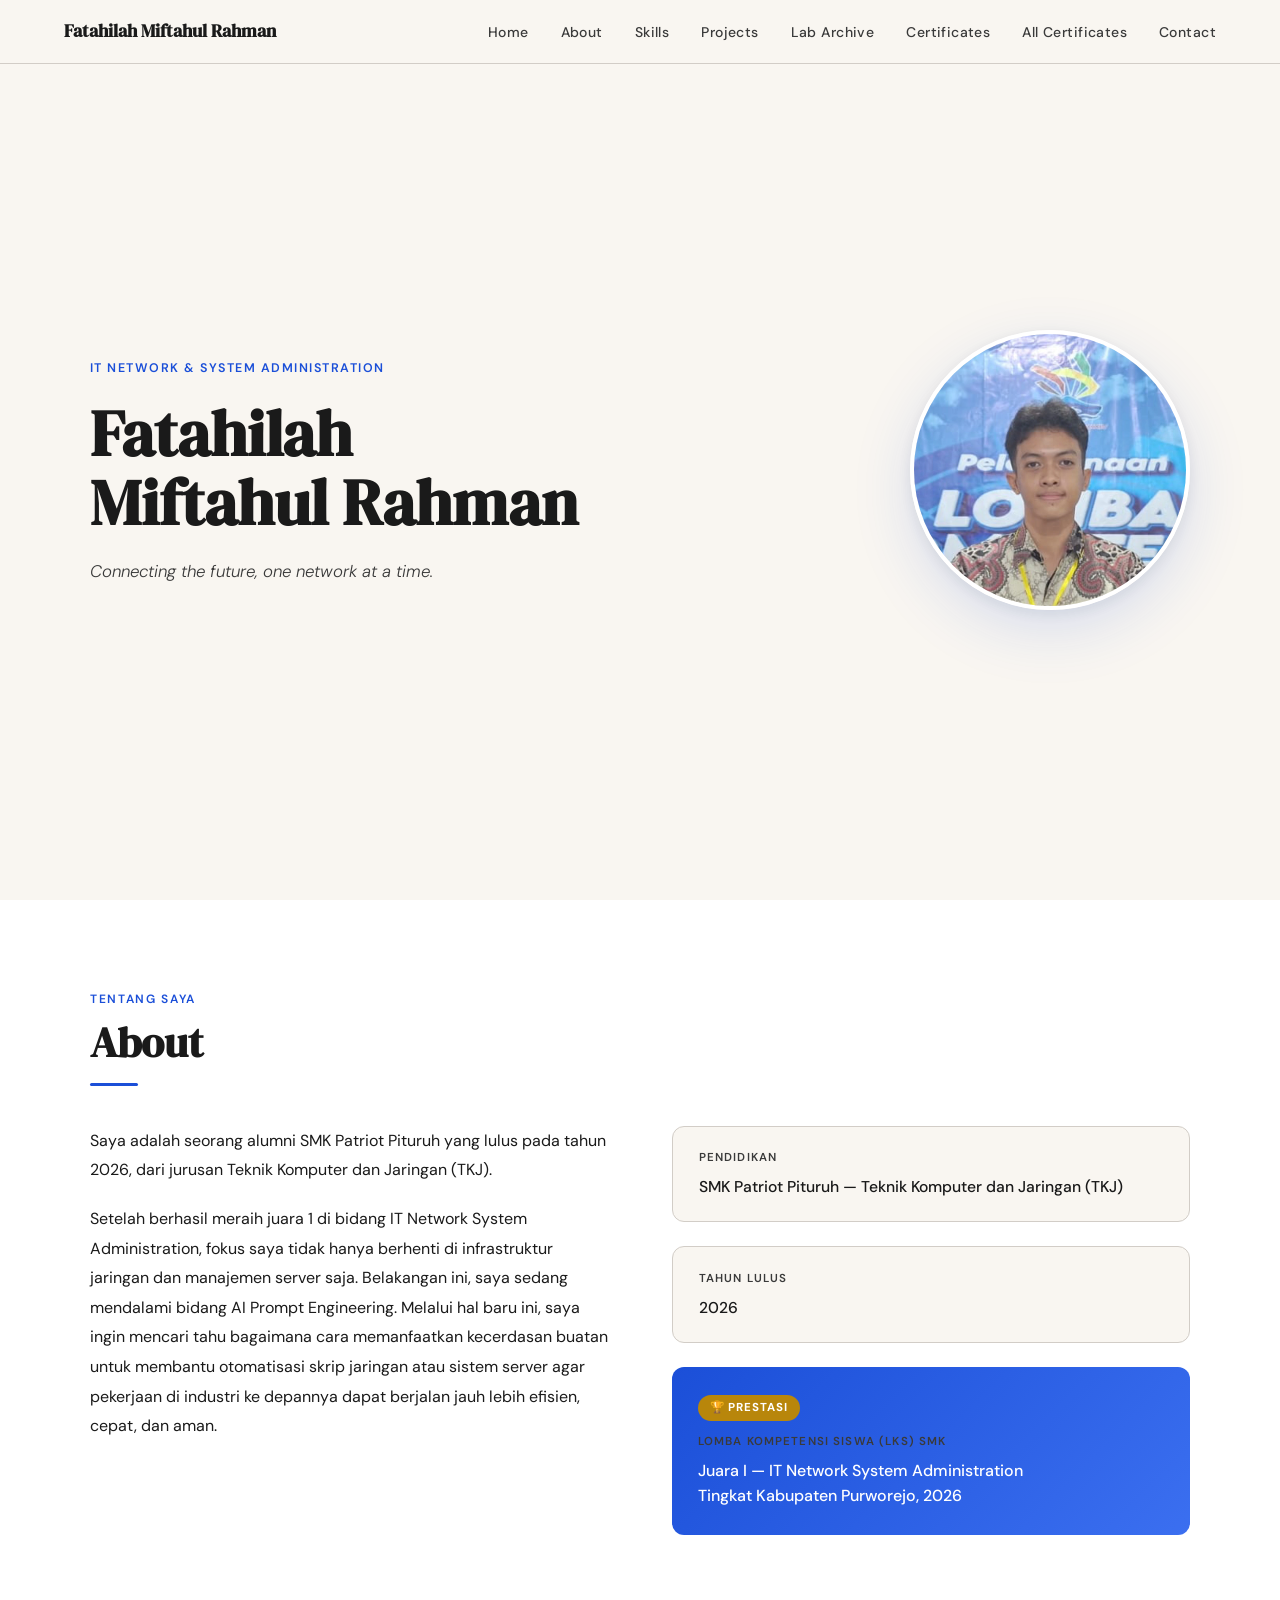
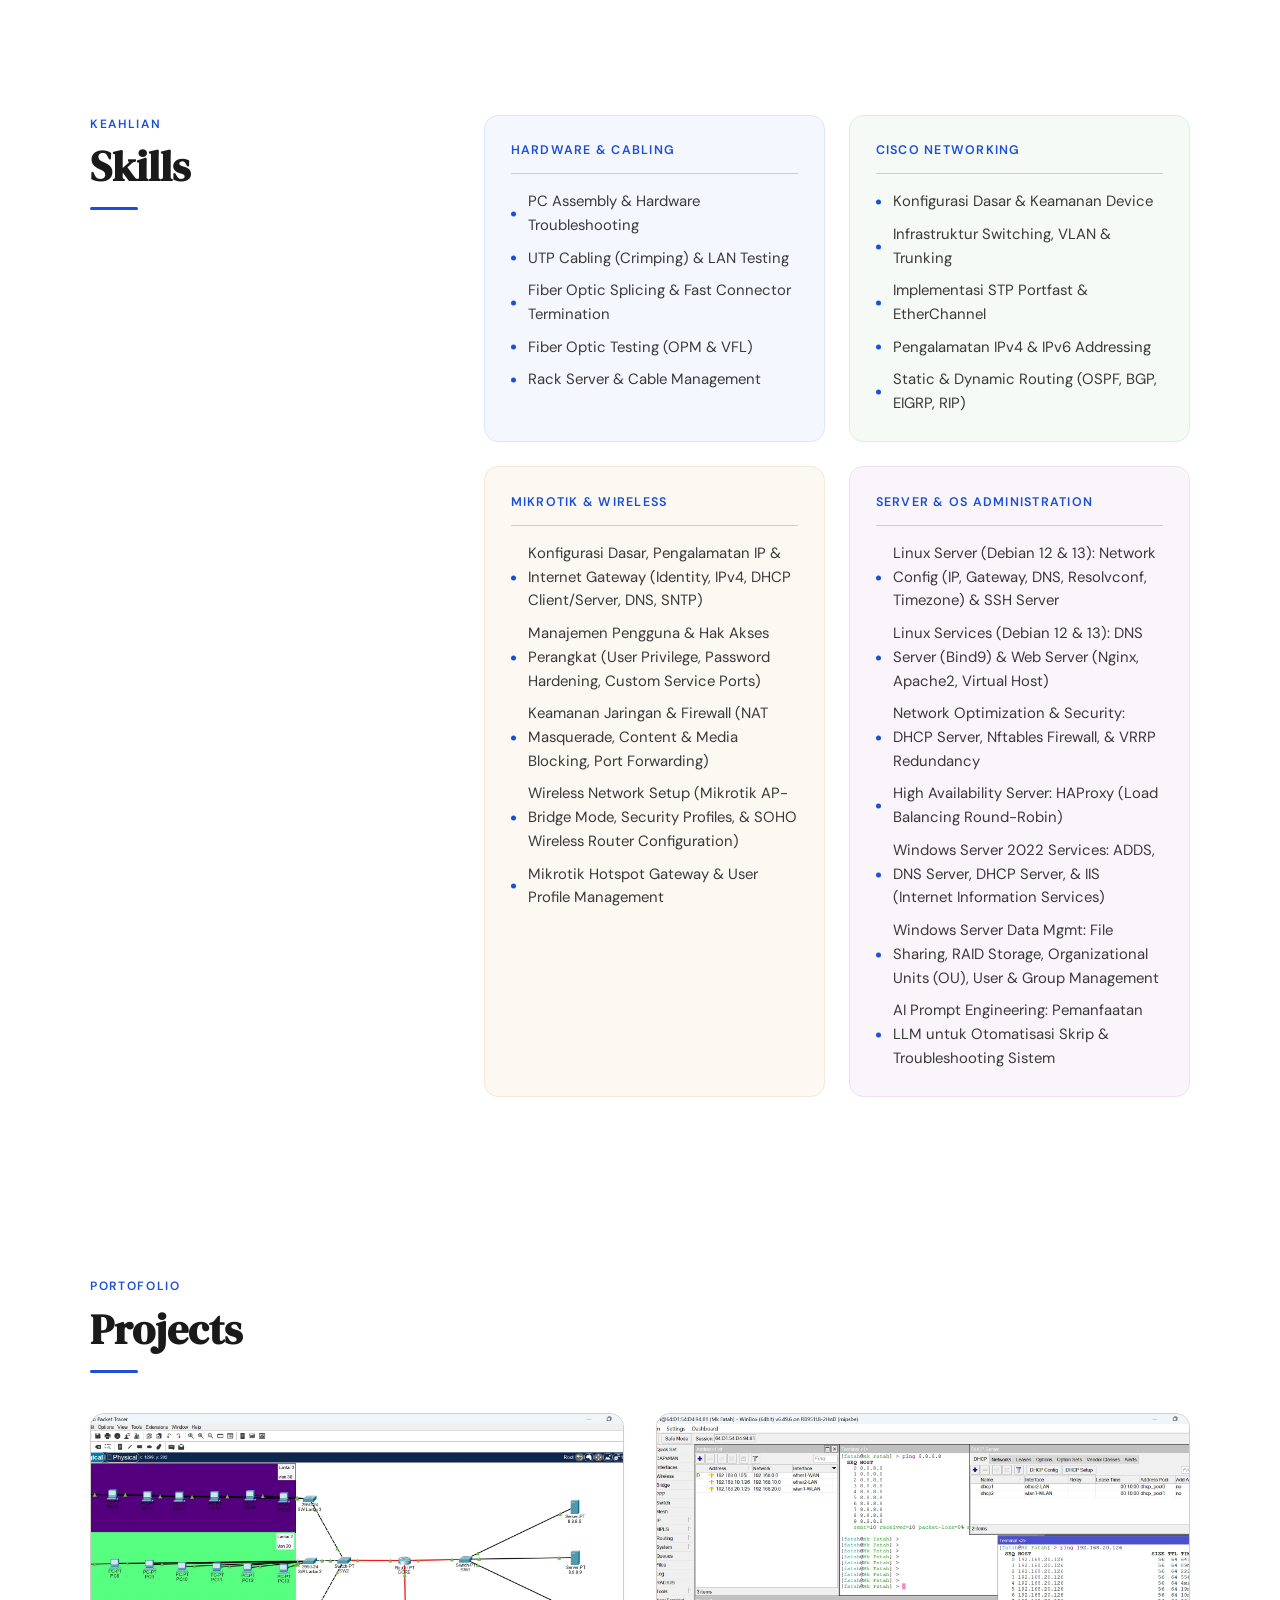
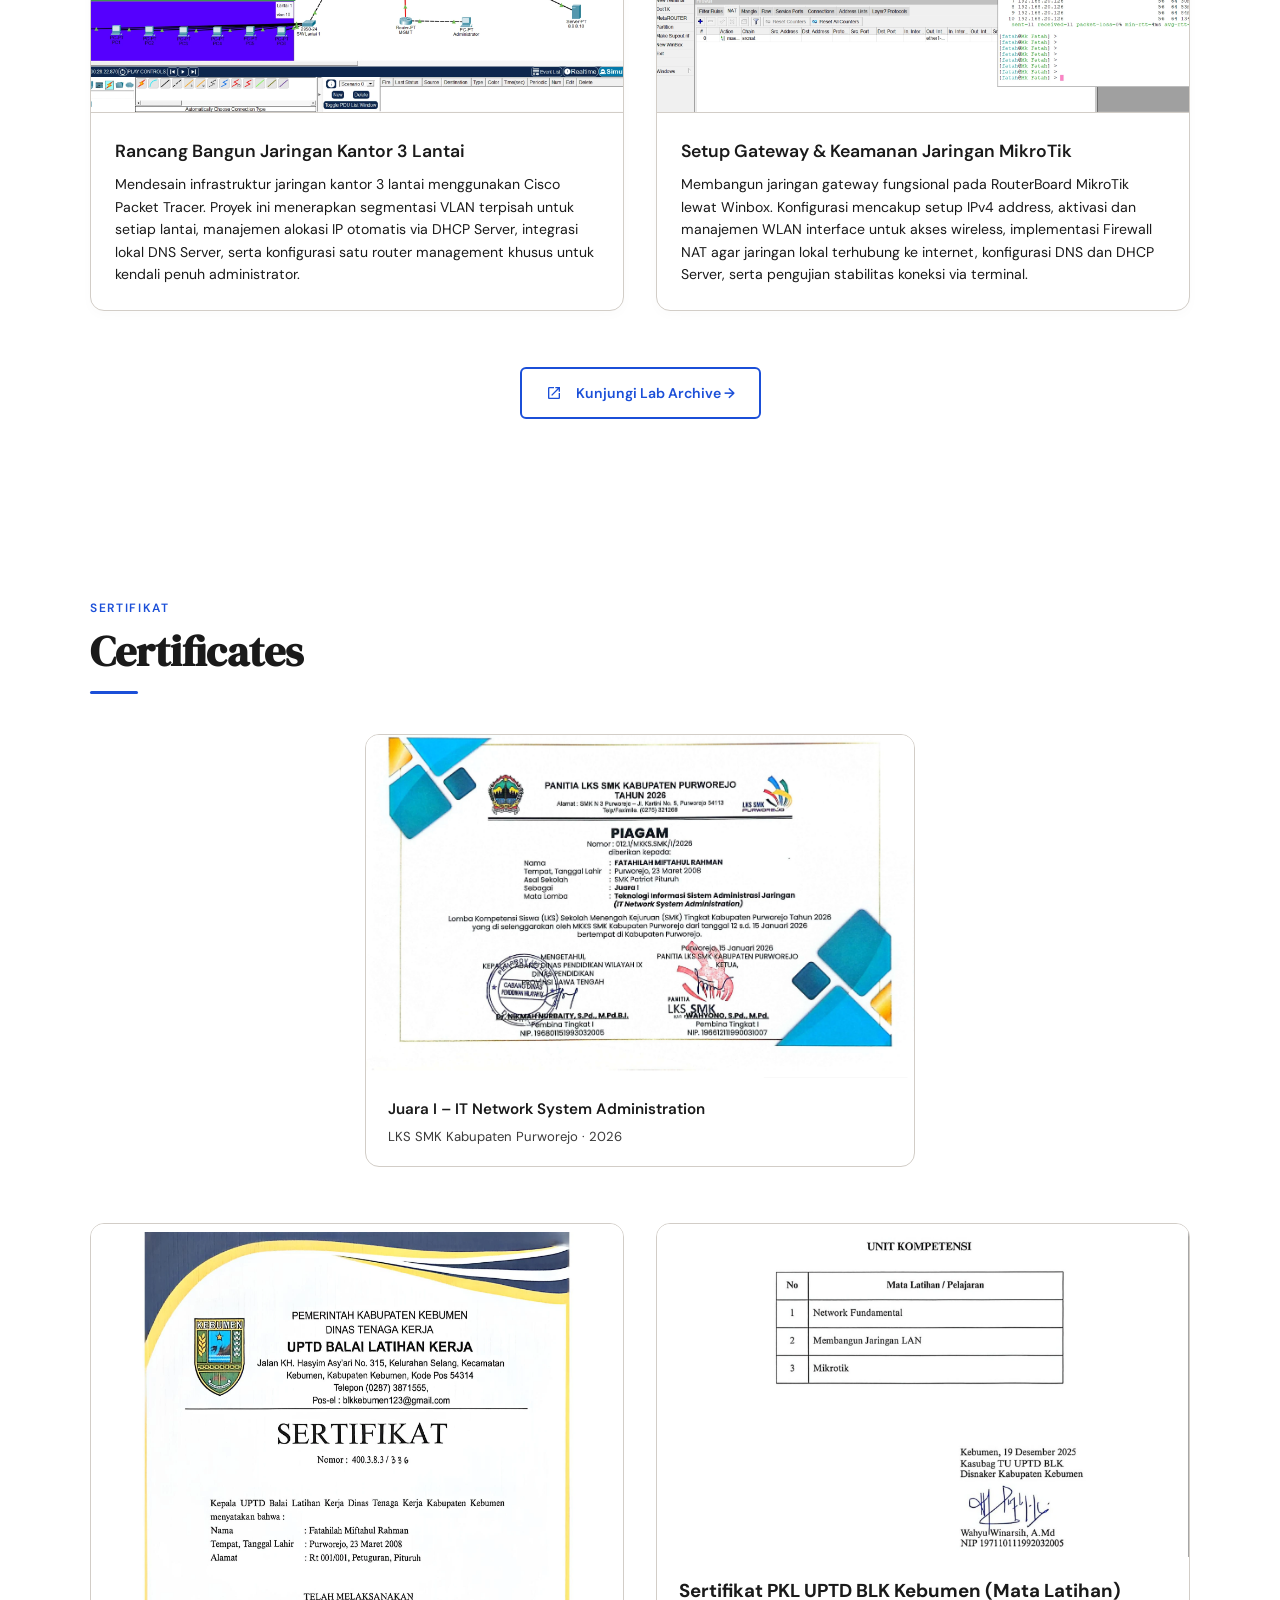
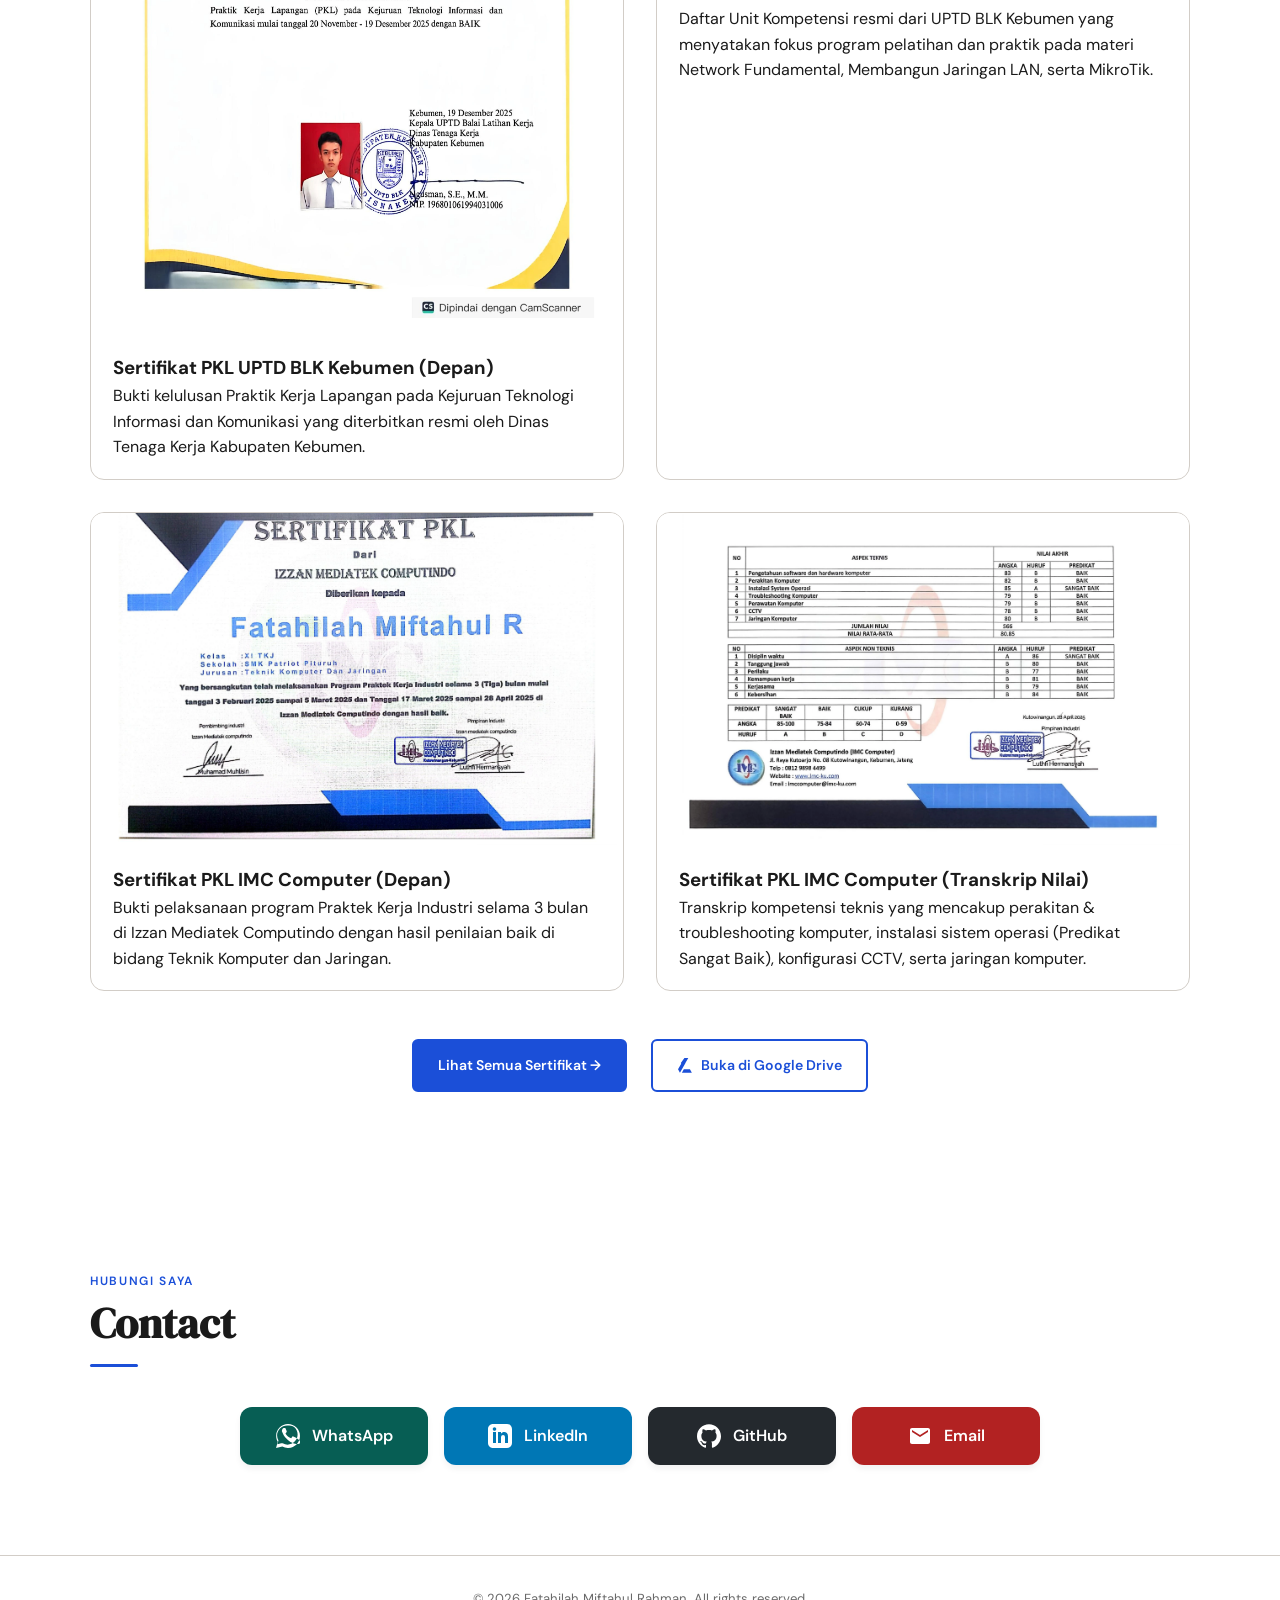
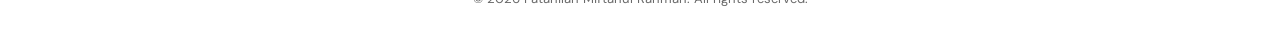
==== commit 709ac551: "update about me on index.html" ====
--- a/index.html
+++ b/index.html
@@ -1,6 +1,17 @@
 <!DOCTYPE html>
 <html lang="id">
 <head>
+  
+  <!-- Google tag (gtag.js) -->
+<script async src="https://www.googletagmanager.com/gtag/js?id=G-EFVWRXB4SQ"></script>
+<script>
+  window.dataLayer = window.dataLayer || [];
+  function gtag(){dataLayer.push(arguments);}
+  gtag('js', new Date());
+
+  gtag('config', 'G-EFVWRXB4SQ');
+</script>
+  
   <meta charset="UTF-8" />
   <meta name="description" content="Portofolio profesional Fatahilah Miftahul Rahman, spesialis IT Network &amp; System Administration dan Juara LKS. Kumpulan proyek lab infrastruktur, jaringan komputer, dan sertifikasi digital terverifikasi." />
   <meta name="keywords" content="Fatahilah Miftahul Rahman, fatahilah lks, IT Network, System Administration, Network Engineer, Portofolio IT, Susun Lab Jaringan, Cisco, MikroTik" />
@@ -21,7 +32,6 @@
   <noscript>
     <link rel="stylesheet" href="https://fonts.googleapis.com/css2?family=DM+Serif+Display:ital@0;1&family=DM+Sans:wght@300;400;500;600&display=swap" />
   </noscript>
-
   <link rel="stylesheet" href="style.css" />
 </head>
 <body>
@@ -80,7 +90,7 @@
         <div class="about-grid">
           <div class="about-body">
             <p>Saya adalah seorang alumni SMK Patriot Pituruh yang lulus pada tahun 2026, dari jurusan Teknik Komputer dan Jaringan (TKJ).</p>
-            <p>Setelah berhasil meraih Juara I LKS di bidang IT Network System Administration, focus saya tidak cuma berhenti di infrastruktur jaringan dan kelola server aja. Belakangan ini, saya lagi seru-serunya ngulik bidang AI Prompt Engineering. Lewat hal baru ini, saya pengen cari tahu gimana cara manfaatin kecerdasan buatan buat bantu otomatisasi skrip jaringan atau sistem server biar kerjaan di industri ke depannya bisa jauh lebih efisien, cepat, dan aman.</p>
+            <p>Setelah berhasil meraih juara 1 di bidang IT Network System Administration, fokus saya tidak hanya berhenti di infrastruktur jaringan dan manajemen server saja. Belakangan ini, saya sedang mendalami bidang AI Prompt Engineering. Melalui hal baru ini, saya ingin mencari tahu bagaimana cara memanfaatkan kecerdasan buatan untuk membantu otomatisasi skrip jaringan atau sistem server agar pekerjaan di industri ke depannya dapat berjalan jauh lebih efisien, cepat, dan aman.</p>
           </div>
           <div class="about-meta">
             <div class="meta-card">
--- a/style.css
+++ b/style.css
@@ -20,7 +20,6 @@
   --gold: #C9A84C;
 }
 
-
 html { 
   scroll-behavior: smooth; 
 }
@@ -527,7 +526,7 @@
 .cert-card.pkl-vertical .cert-img-wrap {
   height: auto;
   aspect-ratio: 3 / 4;
-  background-color: #fff;
+  background-color: var(--white);
 }
 
 .cert-card.pkl-vertical .cert-img-wrap img {
@@ -609,7 +608,7 @@
 }
 
 /* ==========================================================================
-   OPTIMASI TOMBOL GOOGLE DRIVE (CENTERED & RESPONSIVE)
+   OPTIMASI TOMBOL GOOGLE DRIVE (KONTRAS TINGGI WCAG)
    ========================================================================== */
 .cert-drive-btn {
   display: flex;
@@ -621,7 +620,7 @@
   margin: 3.5rem auto 0 auto;
   padding: 0.8rem 1.2rem;
   background-color: transparent;
-  color: var(--accent);
+  color: var(--ink-soft); /* Diubah ke warna pekat agar teks luar border lolos audit */
   border: 2px solid var(--accent);
   border-radius: 6px;
   font-family: 'DM Sans', sans-serif;
@@ -928,3 +927,35 @@
     height: 16px;
   }
 }
+
+/* ==========================================================================
+   KUNCI KHUSUS AUDIT AKSESIBILITAS (WCAG CONTRAST INJECTION)
+   ========================================================================== */
+.skill-list li {
+  color: var(--ink-soft) !important;
+}
+
+.cert-year, 
+.meta-card-label, 
+.overlay-title {
+  color: var(--ink-soft) !important; /* Menaikkan kepekatan elemen teks sekunder */
+}
+
+.project-desc, 
+.about-body p {
+  color: var(--ink) !important; /* Memastikan teks panjang berada di kontras tertinggi */
+}
+/* Update kontras untuk elemen badge dan tombol */
+.achievement-badge {
+  background: #B8860B !important; /* Warna emas lebih gelap */
+  color: #FFFFFF !important;
+  font-weight: 700; /* Menebalkan font agar lebih mudah dibaca */
+}
+
+.contact-btn.wa-color {
+  background-color: #075E54 !important; /* Hijau WhatsApp yang lebih gelap dan kontras */
+}
+
+.contact-btn.email-color {
+  background-color: #B22222 !important; /* Merah yang lebih gelap */
+}
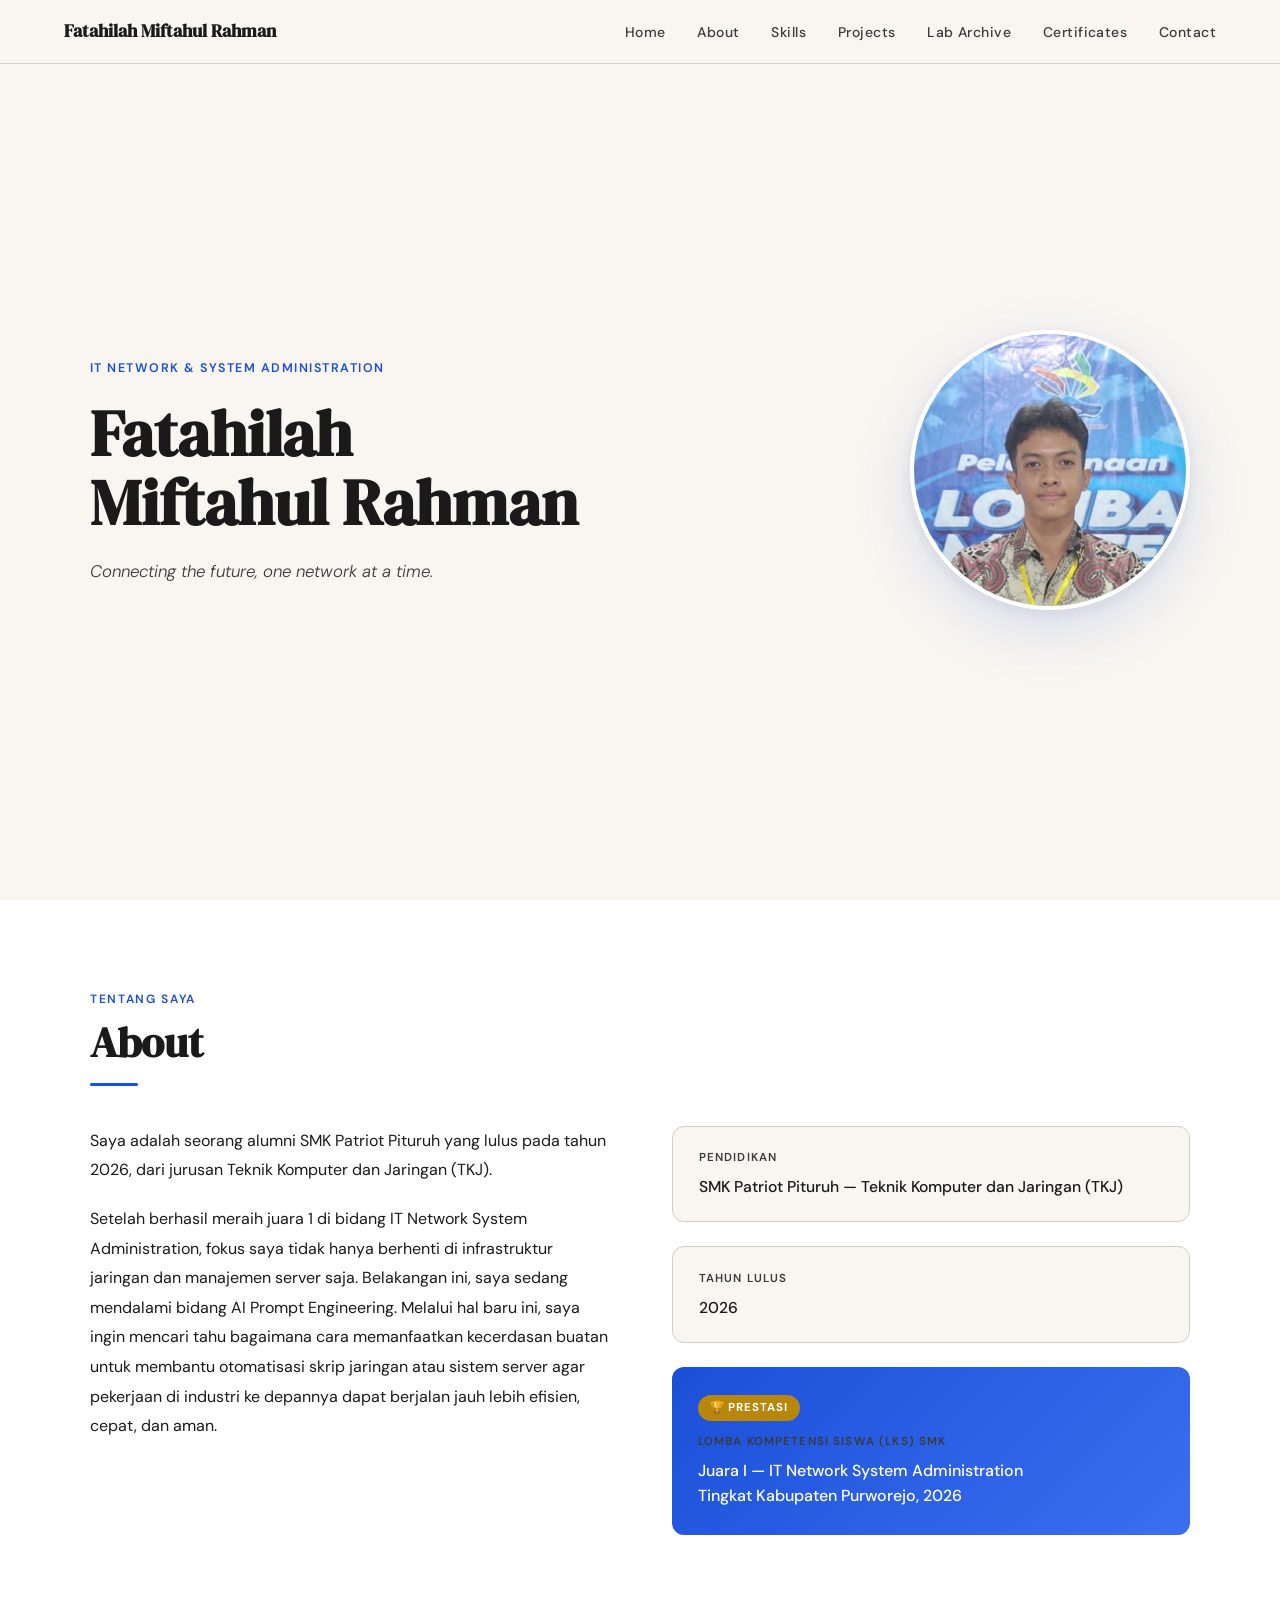
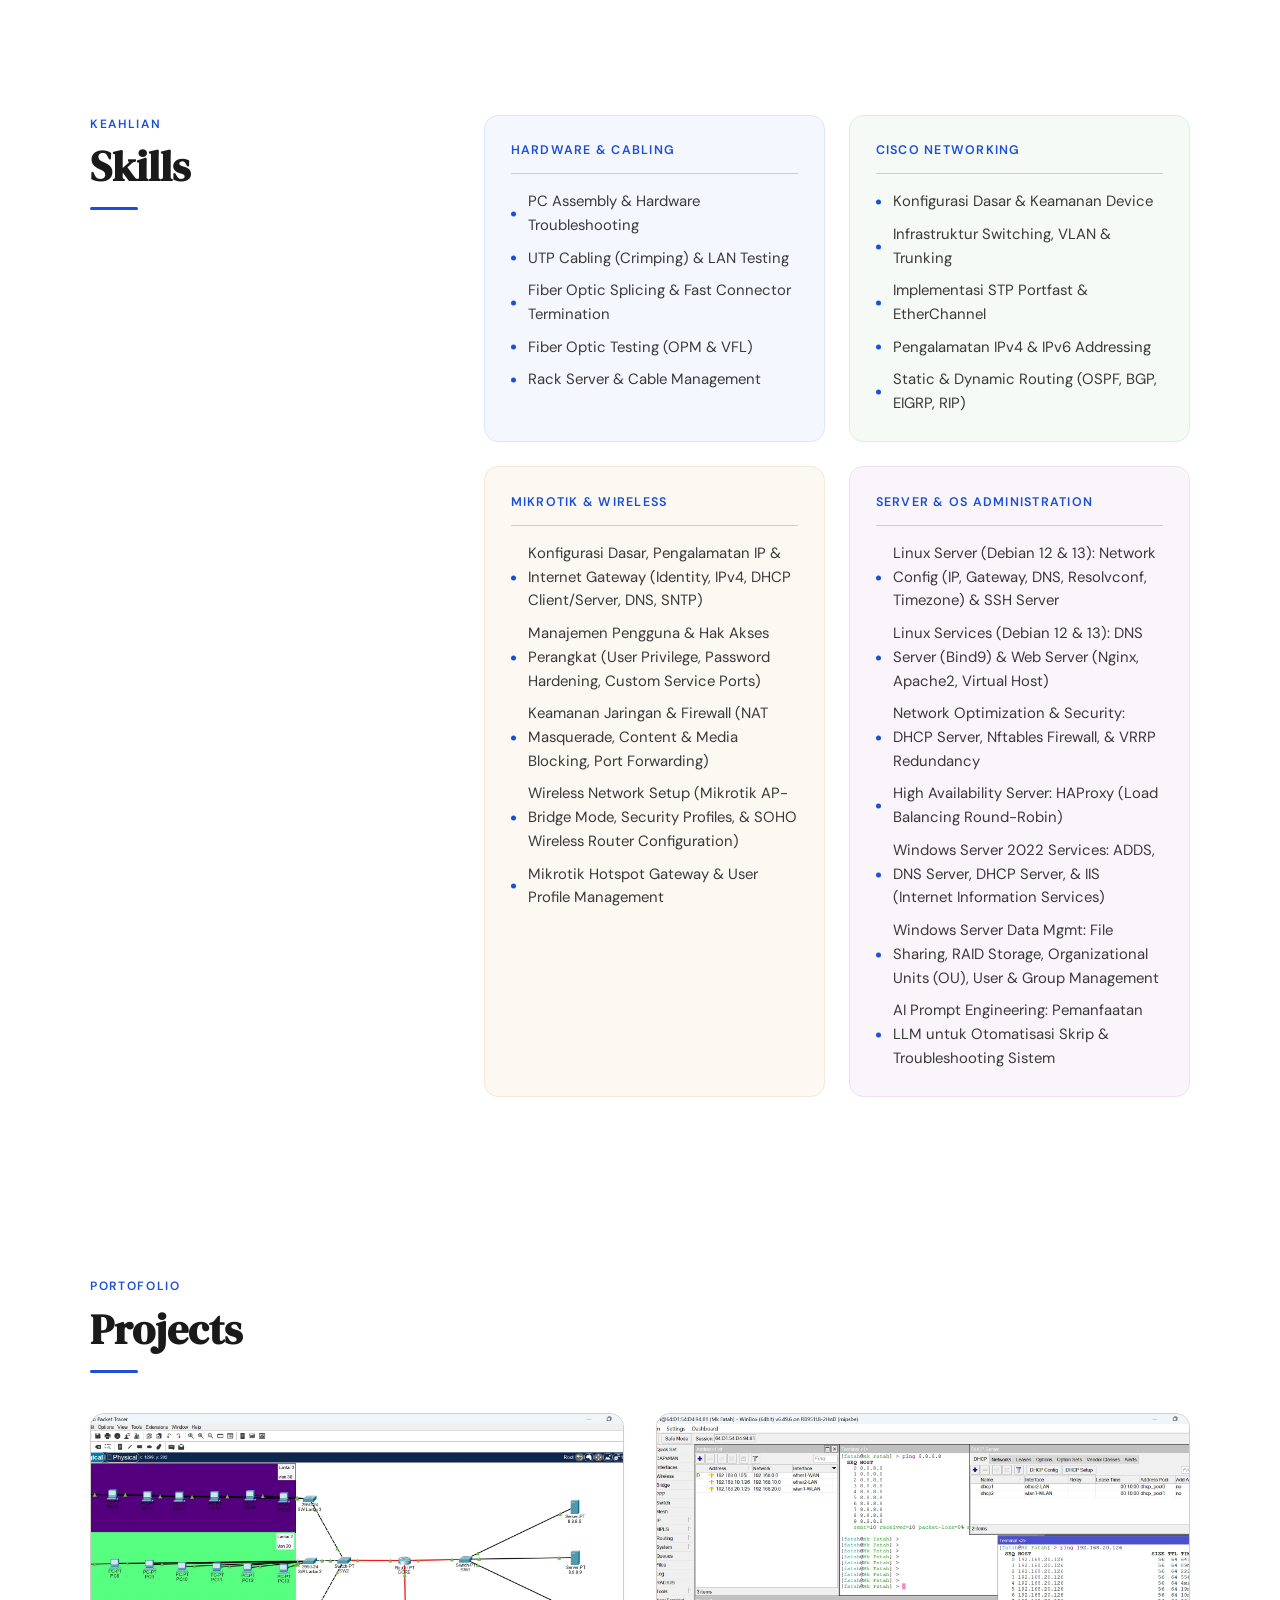
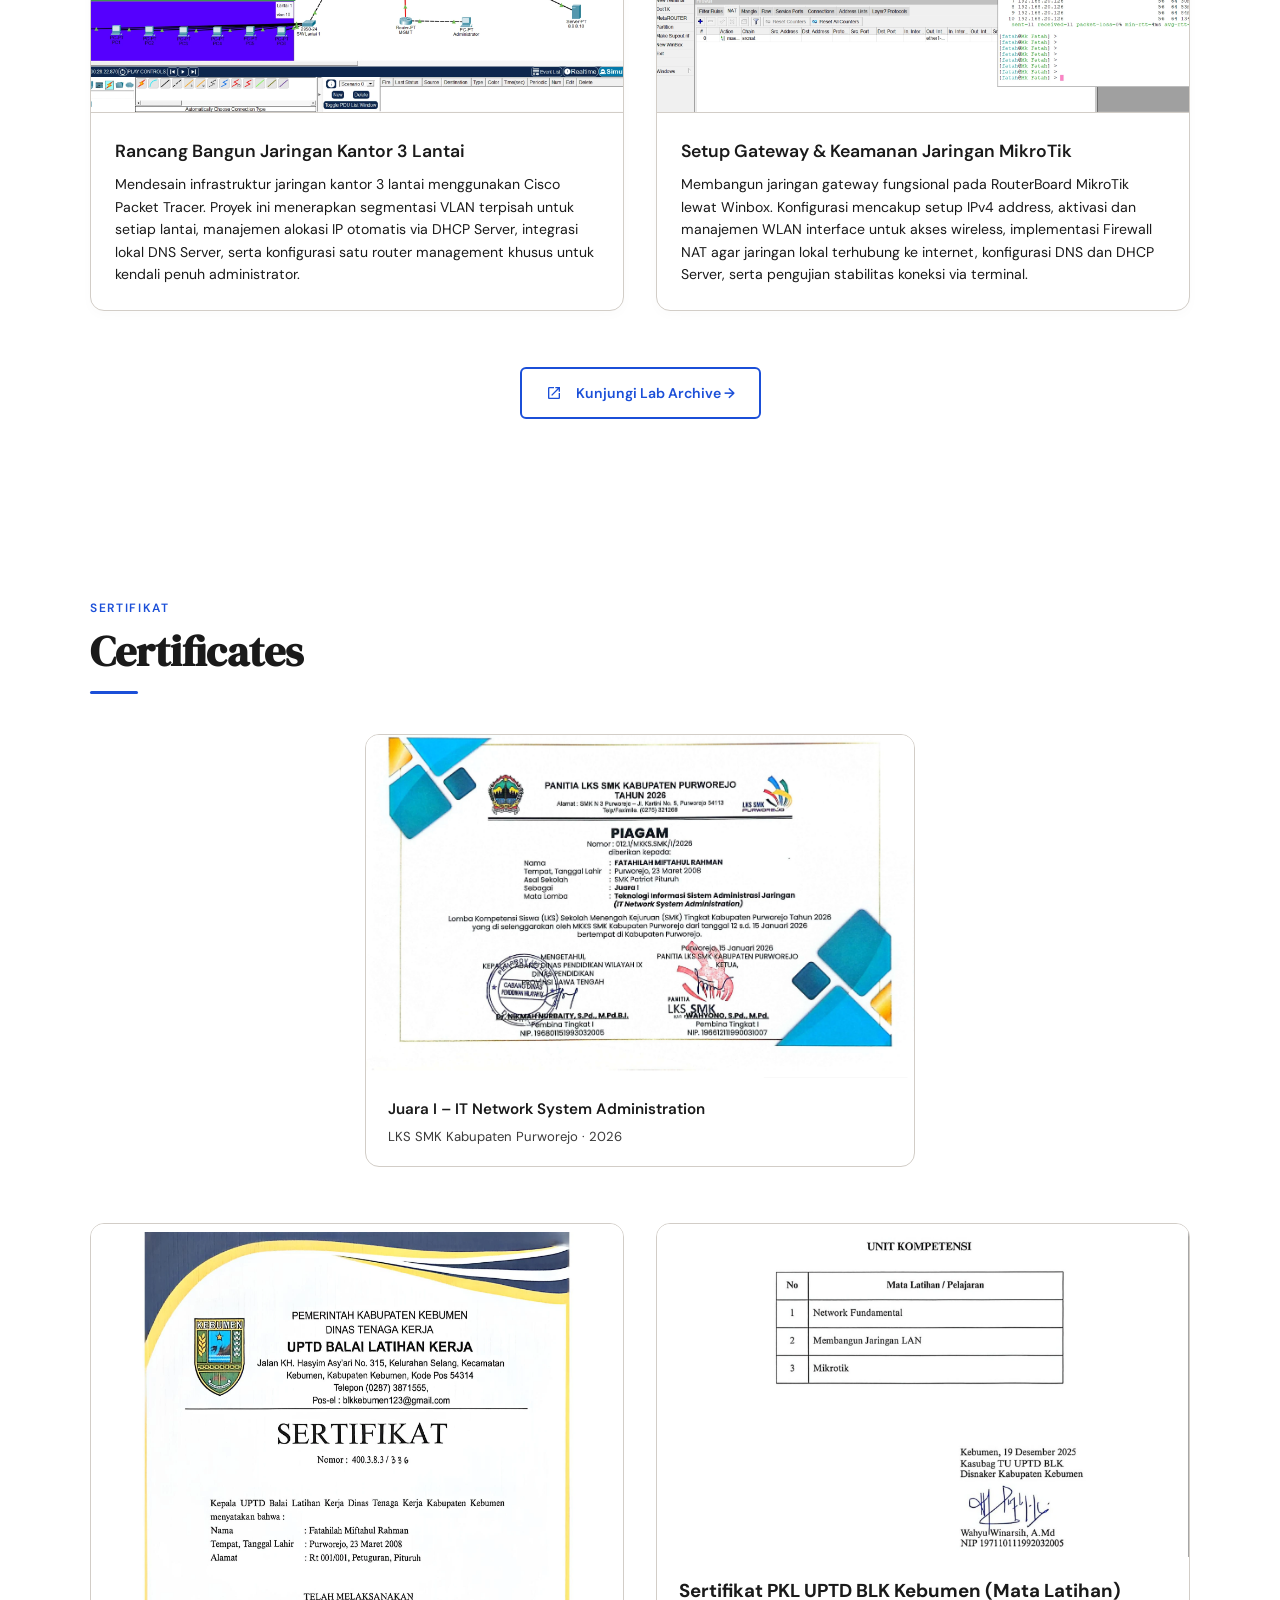
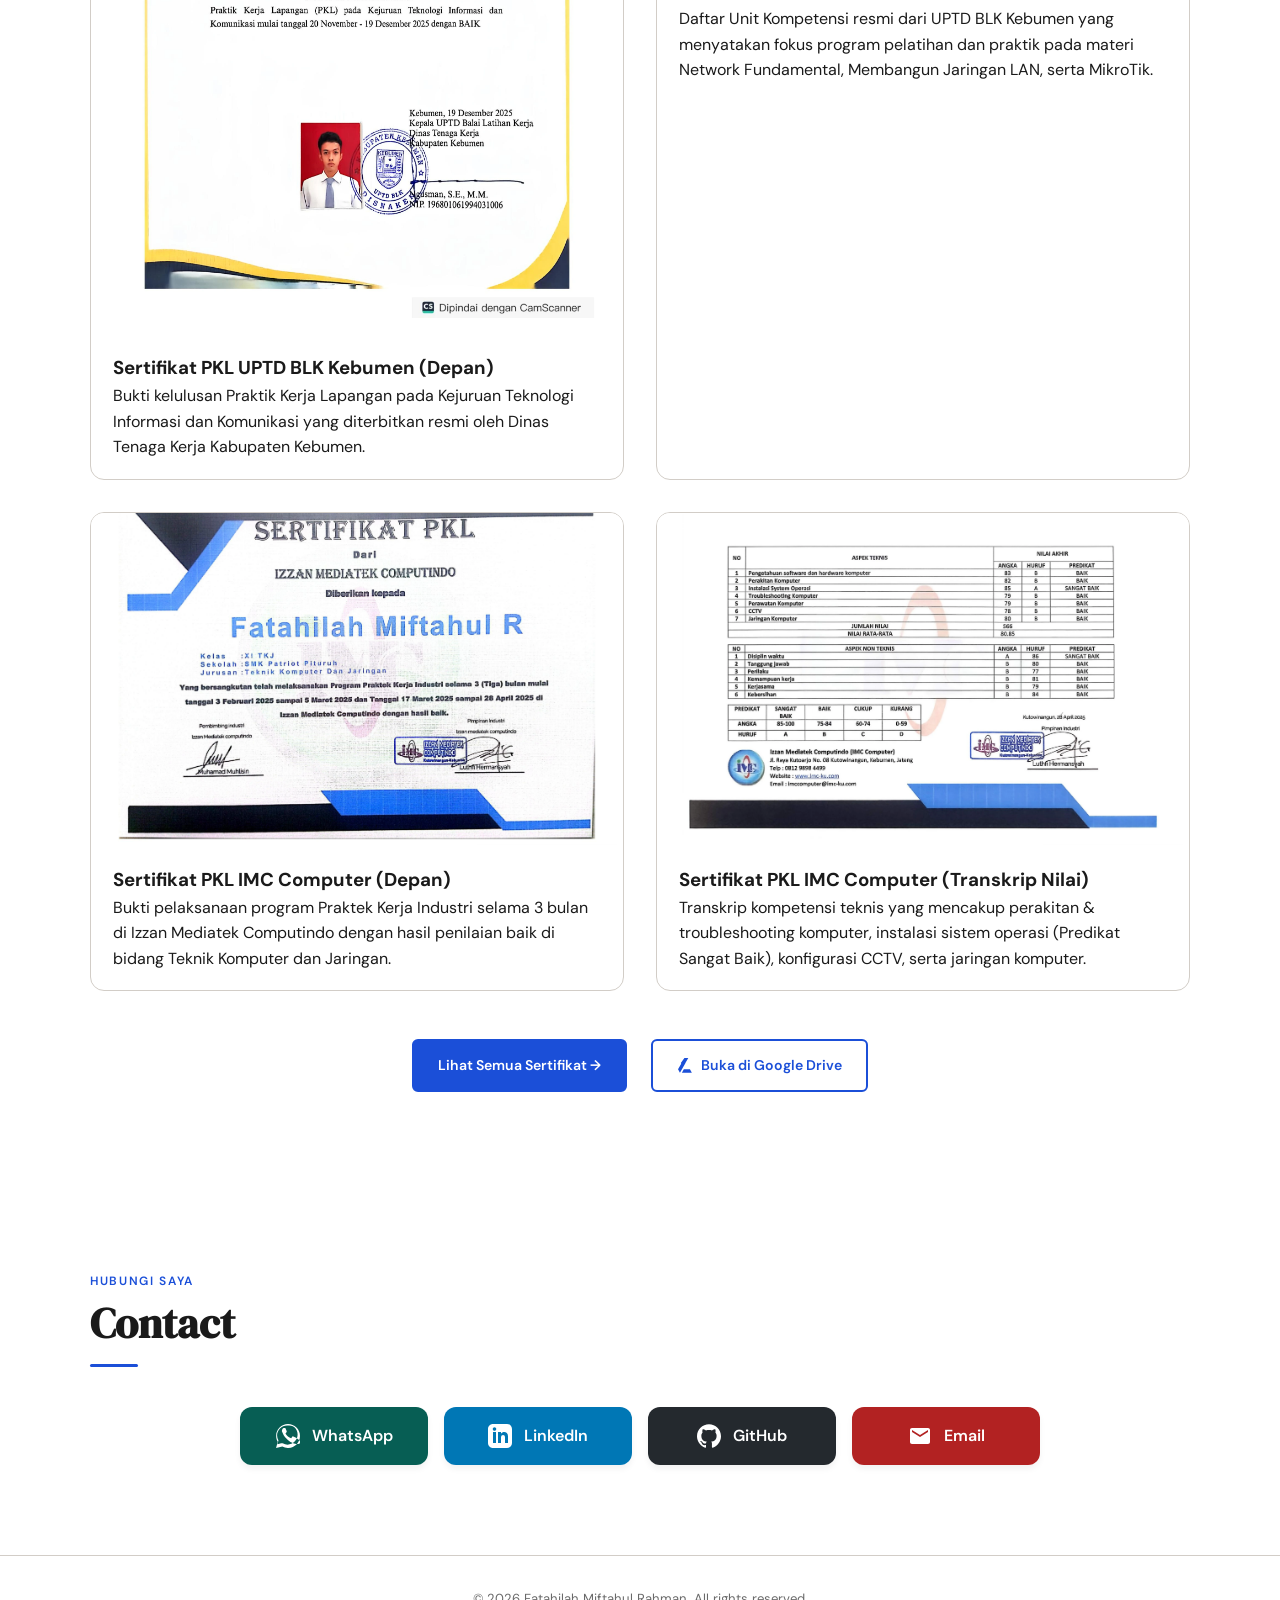
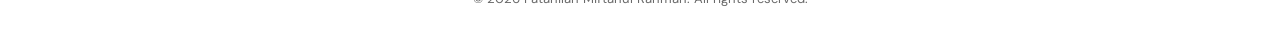
==== commit f4a65cfe: "reove all certificates fork navbar" ====
--- a/index.html
+++ b/index.html
@@ -58,8 +58,8 @@
           <li><a href="#projects">Projects</a></li>
           <li><a href="https://fatahilah-lab.vercel.app/">Lab Archive</a></li>
           <li><a href="#certificates">Certificates</a></li>
-          <li><a href="certificates.html">All Certificates</a></li>
-          <li><a href="#contact">Contact</a></li>
+<!--           <li><a href="certificates.html">All Certificates</a></li>
+ -->          <li><a href="#contact">Contact</a></li>
         </ul>
       </div>
     </nav>
